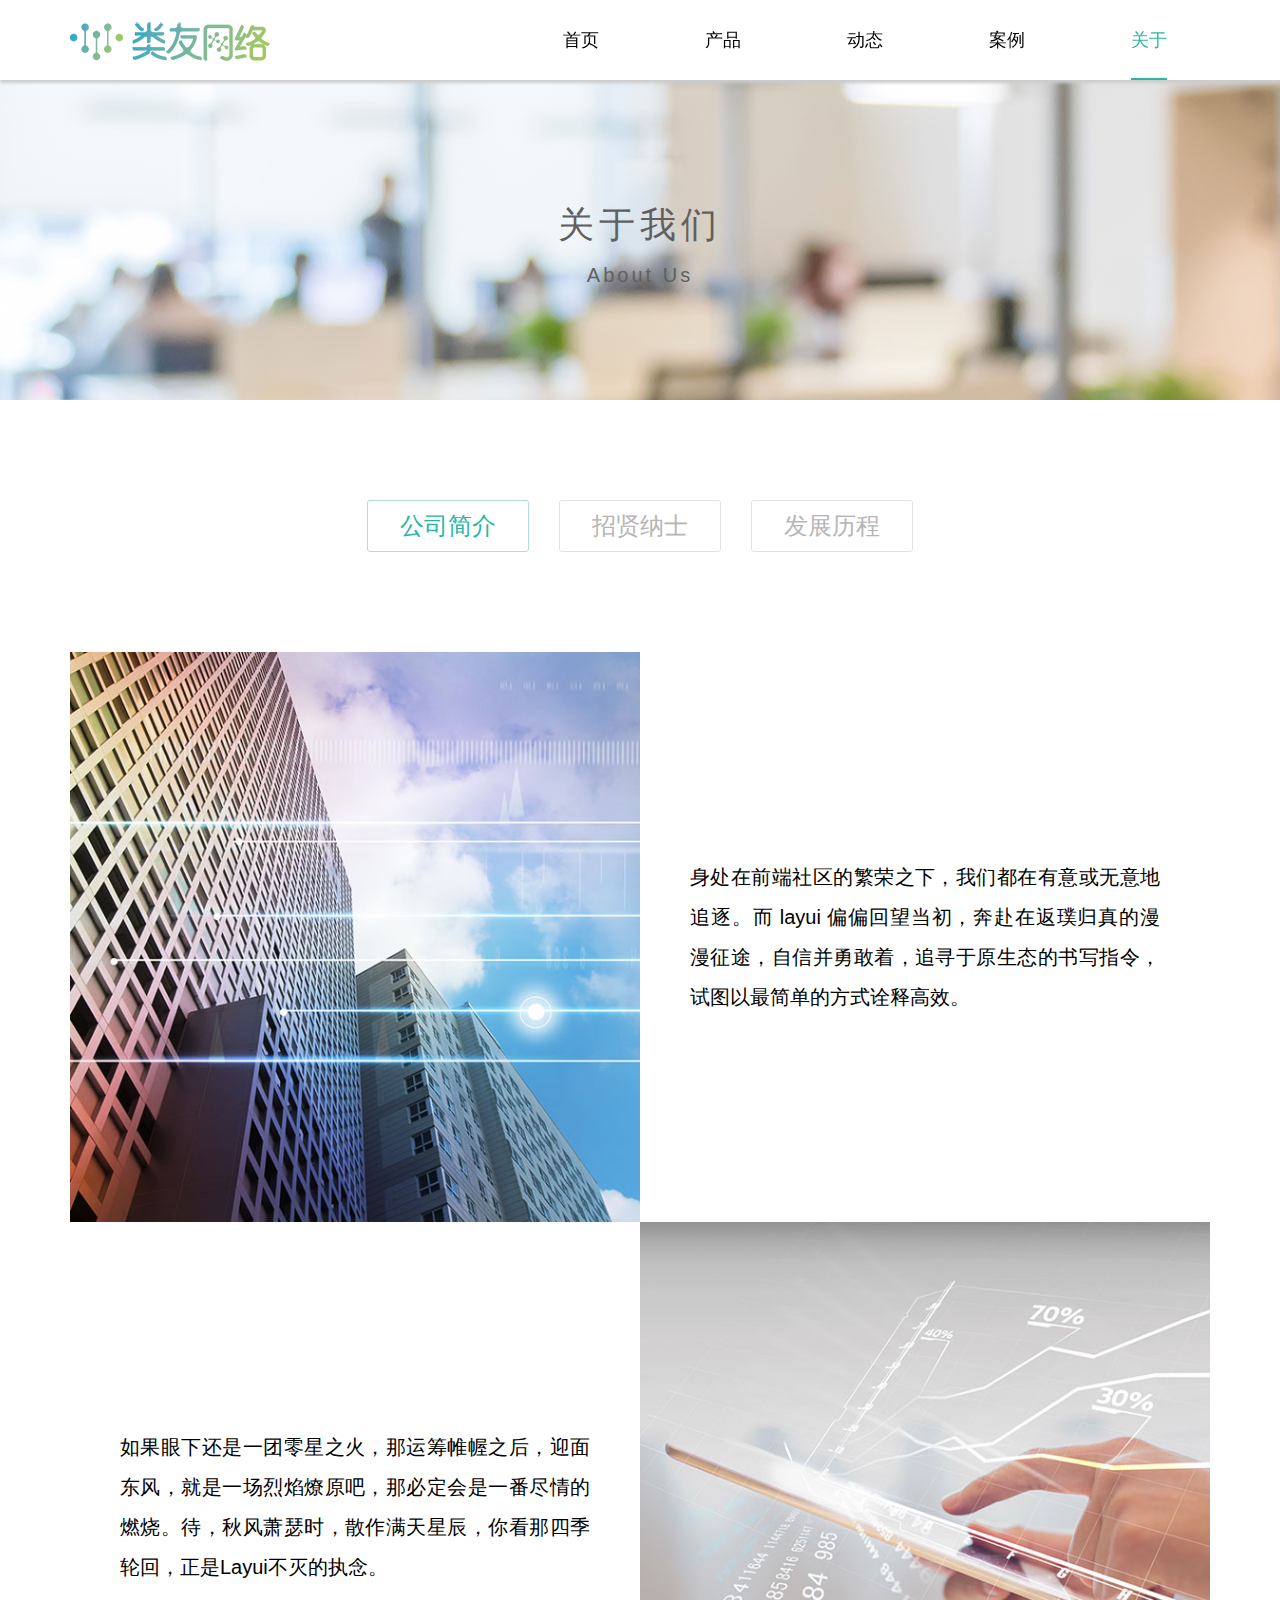
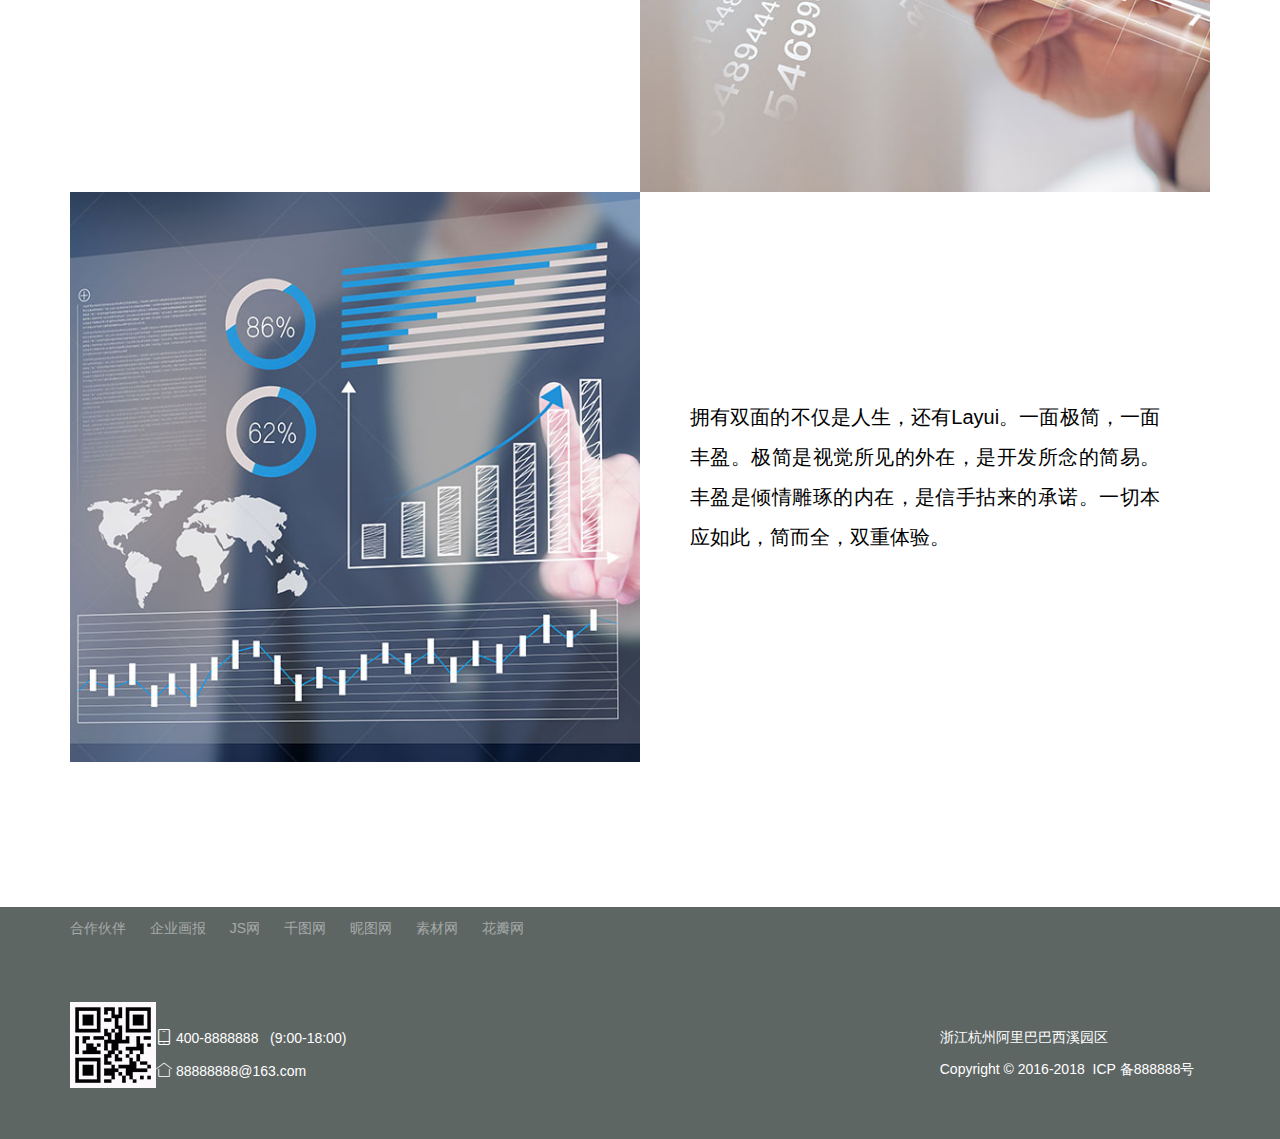
==== frontend/web/html5/html/about.html @ 8f4d8f2a "init" ====
<!DOCTYPE html>
<html lang="en">
<head>
  <meta charset="UTF-8">
  <meta name="viewport" content="width=device-width,user-scalable=no,initial-scale=1.0,maximum-scale=1.0,minimum-scale=1.0">
  <title>类友网络-关于</title>
  <link rel="stylesheet" href="../res/layui/css/layui.css">
  <link rel="stylesheet" href="../res/static/css/index.css">
</head>
<body>
  <!-- nav部分 -->
  <div class="nav">
    <div class="layui-container">
      <!-- 公司logo -->
      <div class="nav-logo">
        <a href="index.html">
          <img src="../res/static/img/logo.png" alt="类友网络">
        </a>
      </div>
      <div class="nav-list">
        <button>
          <span></span><span></span><span></span>
        </button>
        <ul class="layui-nav" lay-filter="">
          <li class="layui-nav-item"><a href="index.html">首页</a></li>
          <li class="layui-nav-item"><a href="product.html">产品</a></li>
          <li class="layui-nav-item"><a href="news.html">动态</a></li>
          <li class="layui-nav-item"><a href="case.html">案例</a></li>
          <li class="layui-nav-item layui-this"><a href="about.html">关于</a></li>
        </ul>
      </div>
    </div>
  </div>
  <!-- banner部分 -->
  <div class="banner about">
    <div class="title">
      <p>关于我们</p>
      <p class="en">About Us</p>
    </div>
  </div>
  <!-- main部分 -->
  <div class="main-about">
    <div class="layui-container">
      <div class="layui-row">
        <ul class="aboutab">
          <li class="layui-this">公司简介</li><li>招贤纳士</li><li>发展历程</li>
        </ul>
        <div class="tabIntro">
          <div class="content">
            <div class="layui-inline img"><img src="../res/static/img/us_img1.jpg"></div><div class="layui-inline panel">
              <p>身处在前端社区的繁荣之下，我们都在有意或无意地追逐。而 layui 偏偏回望当初，奔赴在返璞归真的漫漫征途，自信并勇敢着，追寻于原生态的书写指令，试图以最简单的方式诠释高效。</p>
            </div>
          </div>
          <div class="content">
            <div class="layui-inline panel p_block">
              <p>如果眼下还是一团零星之火，那运筹帷幄之后，迎面东风，就是一场烈焰燎原吧，那必定会是一番尽情的燃烧。待，秋风萧瑟时，散作满天星辰，你看那四季轮回，正是Layui不灭的执念。</p>
            </div><div class="layui-inline img"><img src="../res/static/img/us_img2.jpg"></div>
              <p class="p_hidden">如果眼下还是一团零星之火，那运筹帷幄之后，迎面东风，就是一场烈焰燎原吧，那必定会是一番尽情的燃烧。待，秋风萧瑟时，散作满天星辰，你看那四季轮回，正是Layui不灭的执念。</p>
          </div>
          <div class="content">
            <div class="layui-inline img"><img src="../res/static/img/us_img3.jpg"></div><div class="layui-inline panel">
              <p>拥有双面的不仅是人生，还有Layui。一面极简，一面丰盈。极简是视觉所见的外在，是开发所念的简易。丰盈是倾情雕琢的内在，是信手拈来的承诺。一切本应如此，简而全，双重体验。</p>
            </div>
          </div>         
        </div>
        <div class="tabJob">
          <div class="content">
            <p class="title">前端开发工程师</p>
            <p>> 职位描述</p>
            <ol>
              <li>前端开发及维护工作；</li>
              <li>有良好的技术基础，熟悉 Web 标准，熟练掌握多种 Web 前端技术；</li>
              <li>掌握行业内流行的类库，Vue.js， React 等主流框架；</li>
              <li>参与公司前端工程的设计、研发；</li>
              <li>了解不同浏览器之间的差异，移动设备之间的差异。</li>
            </ol>
          </div>
          <div class="content">
            <p class="title">IOS 开发工程师</p>
            <p>> 职位描述</p>
            <ol>
              <li>前端开发及维护工作；</li>
              <li>有良好的技术基础，熟悉 Web 标准，熟练掌握多种 Web 前端技术；</li>
              <li>掌握行业内流行的类库，Vue.js， React 等主流框架；</li>
              <li>参与公司前端工程的设计、研发；</li>
              <li>了解不同浏览器之间的差异，移动设备之间的差异。</li>
            </ol>
          </div>
          <div class="content">
            <p class="title">JAVA 工程师</p>
            <p>> 职位描述</p>
            <ol>
              <li>前端开发及维护工作；</li>
              <li>有良好的技术基础，熟悉 Web 标准，熟练掌握多种 Web 前端技术；</li>
              <li>掌握行业内流行的类库，Vue.js， React 等主流框架；</li>
              <li>参与公司前端工程的设计、研发；</li>
              <li>了解不同浏览器之间的差异，移动设备之间的差异。</li>
            </ol>
          </div>
        </div>
        <div class="tabCour">
          <p class="title">我们的蜕变</p>
          <ul class="timeline">
            <li class="odd">
              <div class="cour-img"><img src="../res/static/img/us_img4.png"></div>
              <div class="cour-panel layui-col-sm4 layui-col-lg5">
                <p class="label">2017 年 6 月</p>
                <p>我们成立了，来到了杭州西湖这个美丽的地方。</p>
              </div>
            </li>
            <li>
              <div class="cour-img"><img src="../res/static/img/us_img5.png"></div>
              <div class="cour-panel layui-col-sm4 layui-col-sm-offset8 layui-col-lg5 layui-col-lg-offset7">
                <p class="label">2017 年 6 月</p>
                <p>我们成立了，来到了杭州西湖这个美丽的地方。</p>
              </div>
            </li>
            <li class="odd">
              <div class="cour-img"><img src="../res/static/img/us_img6.png"></div>
              <div class="cour-panel layui-col-sm4 layui-col-lg5">
                <p class="label">2017 年 6 月</p>
                <p>我们成立了，来到了杭州西湖这个美丽的地方。</p>
              </div>
            </li>
            <li>
              <div class="cour-img"><img src="../res/static/img/us_img7.png"></div>
              <div class="cour-panel layui-col-sm4 layui-col-sm-offset8 layui-col-lg5 layui-col-lg-offset7">
                <p class="label">2017 年 6 月</p>
                <p>我们成立了，来到了杭州西湖这个美丽的地方。</p>
              </div>
            </li>
            <li class="odd">
              <div class="cour-img"><img src="../res/static/img/us_img8.png"></div>
            </li>
          </ul>
        </div>
      </div>
    </div>
  </div>
  <!-- footer部分 -->
  <div class="footer">
    <div class="layui-container">
      <p class="footer-web">
        <a href="javascript:;">合作伙伴</a>
        <a href="javascript:;">企业画报</a>
        <a href="javascript:;">JS网</a>
        <a href="javascript:;">千图网</a>
        <a href="javascript:;">昵图网</a>
        <a href="javascript:;">素材网</a>
        <a href="javascript:;">花瓣网</a>
      </p>
      <div class="layui-row footer-contact">
        <div class="layui-col-sm2 layui-col-lg1"><img src="../res/static/img/erweima.jpg"></div>
        <div class="layui-col-sm10 layui-col-lg11">
          <div class="layui-row">
            <div class="layui-col-sm6 layui-col-md8 layui-col-lg9">
              <p class="contact-top"><i class="layui-icon layui-icon-cellphone"></i>&nbsp;400-8888888&nbsp;&nbsp;&nbsp;(9:00-18:00)</p>
              <p class="contact-bottom"><i class="layui-icon layui-icon-home"></i>&nbsp;88888888@163.com</span></p>
            </div>
            <div class="layui-col-sm6 layui-col-md4 layui-col-lg3">
              <p class="contact-top"><span class="right">浙江杭州阿里巴巴西溪园区</span></p>
              <p class="contact-bottom"><span class="right">Copyright&nbsp;©&nbsp;2016-2018&nbsp;&nbsp;ICP&nbsp;备888888号</span></p>
            </div>
          </div>
        </div>
      </div>
    </div>
  </div>
<script src="../res/layui/layui.js"></script>
<!--[if lt IE 9]>
  <script src="https://cdn.staticfile.org/html5shiv/r29/html5.min.js"></script>
  <script src="https://cdn.staticfile.org/respond.js/1.4.2/respond.min.js"></script>
<![endif]-->
<script>
  layui.config({
    base: '../res/static/js/' 
  }).use('firm'); 
</script>
</body>
</html>
---- frontend/web/html5/res/layui/css/layui.css ----
/** layui-v2.4.5 MIT License By https://www.layui.com */
 .layui-inline,img{display:inline-block;vertical-align:middle}h1,h2,h3,h4,h5,h6{font-weight:400}.layui-edge,.layui-header,.layui-inline,.layui-main{position:relative}.layui-elip,.layui-form-checkbox span,.layui-form-pane .layui-form-label{text-overflow:ellipsis;white-space:nowrap}.layui-btn,.layui-edge,.layui-inline,img{vertical-align:middle}.layui-btn,.layui-disabled,.layui-icon,.layui-unselect{-webkit-user-select:none;-ms-user-select:none;-moz-user-select:none}blockquote,body,button,dd,div,dl,dt,form,h1,h2,h3,h4,h5,h6,input,li,ol,p,pre,td,textarea,th,ul{margin:0;padding:0;-webkit-tap-highlight-color:rgba(0,0,0,0)}a:active,a:hover{outline:0}img{border:none}li{list-style:none}table{border-collapse:collapse;border-spacing:0}h4,h5,h6{font-size:100%}button,input,optgroup,option,select,textarea{font-family:inherit;font-size:inherit;font-style:inherit;font-weight:inherit;outline:0}pre{white-space:pre-wrap;white-space:-moz-pre-wrap;white-space:-pre-wrap;white-space:-o-pre-wrap;word-wrap:break-word}body{line-height:24px;font:14px Helvetica Neue,Helvetica,PingFang SC,Tahoma,Arial,sans-serif}hr{height:1px;margin:10px 0;border:0;clear:both}a{color:#333;text-decoration:none}a:hover{color:#777}a cite{font-style:normal;*cursor:pointer}.layui-border-box,.layui-border-box *{box-sizing:border-box}.layui-box,.layui-box *{box-sizing:content-box}.layui-clear{clear:both;*zoom:1}.layui-clear:after{content:'\20';clear:both;*zoom:1;display:block;height:0}.layui-inline{*display:inline;*zoom:1}.layui-edge{display:inline-block;width:0;height:0;border-width:6px;border-style:dashed;border-color:transparent;overflow:hidden}.layui-edge-top{top:-4px;border-bottom-color:#999;border-bottom-style:solid}.layui-edge-right{border-left-color:#999;border-left-style:solid}.layui-edge-bottom{top:2px;border-top-color:#999;border-top-style:solid}.layui-edge-left{border-right-color:#999;border-right-style:solid}.layui-elip{overflow:hidden}.layui-disabled,.layui-disabled:hover{color:#d2d2d2!important;cursor:not-allowed!important}.layui-circle{border-radius:100%}.layui-show{display:block!important}.layui-hide{display:none!important}@font-face{font-family:layui-icon;src:url(../font/iconfont.eot?v=240);src:url(../font/iconfont.eot?v=240#iefix) format('embedded-opentype'),url(../font/iconfont.svg?v=240#iconfont) format('svg'),url(../font/iconfont.woff?v=240) format('woff'),url(../font/iconfont.ttf?v=240) format('truetype')}.layui-icon{font-family:layui-icon!important;font-size:16px;font-style:normal;-webkit-font-smoothing:antialiased;-moz-osx-font-smoothing:grayscale}.layui-icon-reply-fill:before{content:"\e611"}.layui-icon-set-fill:before{content:"\e614"}.layui-icon-menu-fill:before{content:"\e60f"}.layui-icon-search:before{content:"\e615"}.layui-icon-share:before{content:"\e641"}.layui-icon-set-sm:before{content:"\e620"}.layui-icon-engine:before{content:"\e628"}.layui-icon-close:before{content:"\1006"}.layui-icon-close-fill:before{content:"\1007"}.layui-icon-chart-screen:before{content:"\e629"}.layui-icon-star:before{content:"\e600"}.layui-icon-circle-dot:before{content:"\e617"}.layui-icon-chat:before{content:"\e606"}.layui-icon-release:before{content:"\e609"}.layui-icon-list:before{content:"\e60a"}.layui-icon-chart:before{content:"\e62c"}.layui-icon-ok-circle:before{content:"\1005"}.layui-icon-layim-theme:before{content:"\e61b"}.layui-icon-table:before{content:"\e62d"}.layui-icon-right:before{content:"\e602"}.layui-icon-left:before{content:"\e603"}.layui-icon-cart-simple:before{content:"\e698"}.layui-icon-face-cry:before{content:"\e69c"}.layui-icon-face-smile:before{content:"\e6af"}.layui-icon-survey:before{content:"\e6b2"}.layui-icon-tree:before{content:"\e62e"}.layui-icon-upload-circle:before{content:"\e62f"}.layui-icon-add-circle:before{content:"\e61f"}.layui-icon-download-circle:before{content:"\e601"}.layui-icon-templeate-1:before{content:"\e630"}.layui-icon-util:before{content:"\e631"}.layui-icon-face-surprised:before{content:"\e664"}.layui-icon-edit:before{content:"\e642"}.layui-icon-speaker:before{content:"\e645"}.layui-icon-down:before{content:"\e61a"}.layui-icon-file:before{content:"\e621"}.layui-icon-layouts:before{content:"\e632"}.layui-icon-rate-half:before{content:"\e6c9"}.layui-icon-add-circle-fine:before{content:"\e608"}.layui-icon-prev-circle:before{content:"\e633"}.layui-icon-read:before{content:"\e705"}.layui-icon-404:before{content:"\e61c"}.layui-icon-carousel:before{content:"\e634"}.layui-icon-help:before{content:"\e607"}.layui-icon-code-circle:before{content:"\e635"}.layui-icon-water:before{content:"\e636"}.layui-icon-username:before{content:"\e66f"}.layui-icon-find-fill:before{content:"\e670"}.layui-icon-about:before{content:"\e60b"}.layui-icon-location:before{content:"\e715"}.layui-icon-up:before{content:"\e619"}.layui-icon-pause:before{content:"\e651"}.layui-icon-date:before{content:"\e637"}.layui-icon-layim-uploadfile:before{content:"\e61d"}.layui-icon-delete:before{content:"\e640"}.layui-icon-play:before{content:"\e652"}.layui-icon-top:before{content:"\e604"}.layui-icon-friends:before{content:"\e612"}.layui-icon-refresh-3:before{content:"\e9aa"}.layui-icon-ok:before{content:"\e605"}.layui-icon-layer:before{content:"\e638"}.layui-icon-face-smile-fine:before{content:"\e60c"}.layui-icon-dollar:before{content:"\e659"}.layui-icon-group:before{content:"\e613"}.layui-icon-layim-download:before{content:"\e61e"}.layui-icon-picture-fine:before{content:"\e60d"}.layui-icon-link:before{content:"\e64c"}.layui-icon-diamond:before{content:"\e735"}.layui-icon-log:before{content:"\e60e"}.layui-icon-rate-solid:before{content:"\e67a"}.layui-icon-fonts-del:before{content:"\e64f"}.layui-icon-unlink:before{content:"\e64d"}.layui-icon-fonts-clear:before{content:"\e639"}.layui-icon-triangle-r:before{content:"\e623"}.layui-icon-circle:before{content:"\e63f"}.layui-icon-radio:before{content:"\e643"}.layui-icon-align-center:before{content:"\e647"}.layui-icon-align-right:before{content:"\e648"}.layui-icon-align-left:before{content:"\e649"}.layui-icon-loading-1:before{content:"\e63e"}.layui-icon-return:before{content:"\e65c"}.layui-icon-fonts-strong:before{content:"\e62b"}.layui-icon-upload:before{content:"\e67c"}.layui-icon-dialogue:before{content:"\e63a"}.layui-icon-video:before{content:"\e6ed"}.layui-icon-headset:before{content:"\e6fc"}.layui-icon-cellphone-fine:before{content:"\e63b"}.layui-icon-add-1:before{content:"\e654"}.layui-icon-face-smile-b:before{content:"\e650"}.layui-icon-fonts-html:before{content:"\e64b"}.layui-icon-form:before{content:"\e63c"}.layui-icon-cart:before{content:"\e657"}.layui-icon-camera-fill:before{content:"\e65d"}.layui-icon-tabs:before{content:"\e62a"}.layui-icon-fonts-code:before{content:"\e64e"}.layui-icon-fire:before{content:"\e756"}.layui-icon-set:before{content:"\e716"}.layui-icon-fonts-u:before{content:"\e646"}.layui-icon-triangle-d:before{content:"\e625"}.layui-icon-tips:before{content:"\e702"}.layui-icon-picture:before{content:"\e64a"}.layui-icon-more-vertical:before{content:"\e671"}.layui-icon-flag:before{content:"\e66c"}.layui-icon-loading:before{content:"\e63d"}.layui-icon-fonts-i:before{content:"\e644"}.layui-icon-refresh-1:before{content:"\e666"}.layui-icon-rmb:before{content:"\e65e"}.layui-icon-home:before{content:"\e68e"}.layui-icon-user:before{content:"\e770"}.layui-icon-notice:before{content:"\e667"}.layui-icon-login-weibo:before{content:"\e675"}.layui-icon-voice:before{content:"\e688"}.layui-icon-upload-drag:before{content:"\e681"}.layui-icon-login-qq:before{content:"\e676"}.layui-icon-snowflake:before{content:"\e6b1"}.layui-icon-file-b:before{content:"\e655"}.layui-icon-template:before{content:"\e663"}.layui-icon-auz:before{content:"\e672"}.layui-icon-console:before{content:"\e665"}.layui-icon-app:before{content:"\e653"}.layui-icon-prev:before{content:"\e65a"}.layui-icon-website:before{content:"\e7ae"}.layui-icon-next:before{content:"\e65b"}.layui-icon-component:before{content:"\e857"}.layui-icon-more:before{content:"\e65f"}.layui-icon-login-wechat:before{content:"\e677"}.layui-icon-shrink-right:before{content:"\e668"}.layui-icon-spread-left:before{content:"\e66b"}.layui-icon-camera:before{content:"\e660"}.layui-icon-note:before{content:"\e66e"}.layui-icon-refresh:before{content:"\e669"}.layui-icon-female:before{content:"\e661"}.layui-icon-male:before{content:"\e662"}.layui-icon-password:before{content:"\e673"}.layui-icon-senior:before{content:"\e674"}.layui-icon-theme:before{content:"\e66a"}.layui-icon-tread:before{content:"\e6c5"}.layui-icon-praise:before{content:"\e6c6"}.layui-icon-star-fill:before{content:"\e658"}.layui-icon-rate:before{content:"\e67b"}.layui-icon-template-1:before{content:"\e656"}.layui-icon-vercode:before{content:"\e679"}.layui-icon-cellphone:before{content:"\e678"}.layui-icon-screen-full:before{content:"\e622"}.layui-icon-screen-restore:before{content:"\e758"}.layui-icon-cols:before{content:"\e610"}.layui-icon-export:before{content:"\e67d"}.layui-icon-print:before{content:"\e66d"}.layui-icon-slider:before{content:"\e714"}.layui-main{width:1140px;margin:0 auto}.layui-header{z-index:1000;height:60px}.layui-header a:hover{transition:all .5s;-webkit-transition:all .5s}.layui-side{position:fixed;left:0;top:0;bottom:0;z-index:999;width:200px;overflow-x:hidden}.layui-side-scroll{position:relative;width:220px;height:100%;overflow-x:hidden}.layui-body{position:absolute;left:200px;right:0;top:0;bottom:0;z-index:998;width:auto;overflow:hidden;overflow-y:auto;box-sizing:border-box}.layui-layout-body{overflow:hidden}.layui-layout-admin .layui-header{background-color:#23262E}.layui-layout-admin .layui-side{top:60px;width:200px;overflow-x:hidden}.layui-layout-admin .layui-body{top:60px;bottom:44px}.layui-layout-admin .layui-main{width:auto;margin:0 15px}.layui-layout-admin .layui-footer{position:fixed;left:200px;right:0;bottom:0;height:44px;line-height:44px;padding:0 15px;background-color:#eee}.layui-layout-admin .layui-logo{position:absolute;left:0;top:0;width:200px;height:100%;line-height:60px;text-align:center;color:#009688;font-size:16px}.layui-layout-admin .layui-header .layui-nav{background:0 0}.layui-layout-left{position:absolute!important;left:200px;top:0}.layui-layout-right{position:absolute!important;right:0;top:0}.layui-container{position:relative;margin:0 auto;padding:0 15px;box-sizing:border-box}.layui-fluid{position:relative;margin:0 auto;padding:0 15px}.layui-row:after,.layui-row:before{content:'';display:block;clear:both}.layui-col-lg1,.layui-col-lg10,.layui-col-lg11,.layui-col-lg12,.layui-col-lg2,.layui-col-lg3,.layui-col-lg4,.layui-col-lg5,.layui-col-lg6,.layui-col-lg7,.layui-col-lg8,.layui-col-lg9,.layui-col-md1,.layui-col-md10,.layui-col-md11,.layui-col-md12,.layui-col-md2,.layui-col-md3,.layui-col-md4,.layui-col-md5,.layui-col-md6,.layui-col-md7,.layui-col-md8,.layui-col-md9,.layui-col-sm1,.layui-col-sm10,.layui-col-sm11,.layui-col-sm12,.layui-col-sm2,.layui-col-sm3,.layui-col-sm4,.layui-col-sm5,.layui-col-sm6,.layui-col-sm7,.layui-col-sm8,.layui-col-sm9,.layui-col-xs1,.layui-col-xs10,.layui-col-xs11,.layui-col-xs12,.layui-col-xs2,.layui-col-xs3,.layui-col-xs4,.layui-col-xs5,.layui-col-xs6,.layui-col-xs7,.layui-col-xs8,.layui-col-xs9{position:relative;display:block;box-sizing:border-box}.layui-col-xs1,.layui-col-xs10,.layui-col-xs11,.layui-col-xs12,.layui-col-xs2,.layui-col-xs3,.layui-col-xs4,.layui-col-xs5,.layui-col-xs6,.layui-col-xs7,.layui-col-xs8,.layui-col-xs9{float:left}.layui-col-xs1{width:8.33333333%}.layui-col-xs2{width:16.66666667%}.layui-col-xs3{width:25%}.layui-col-xs4{width:33.33333333%}.layui-col-xs5{width:41.66666667%}.layui-col-xs6{width:50%}.layui-col-xs7{width:58.33333333%}.layui-col-xs8{width:66.66666667%}.layui-col-xs9{width:75%}.layui-col-xs10{width:83.33333333%}.layui-col-xs11{width:91.66666667%}.layui-col-xs12{width:100%}.layui-col-xs-offset1{margin-left:8.33333333%}.layui-col-xs-offset2{margin-left:16.66666667%}.layui-col-xs-offset3{margin-left:25%}.layui-col-xs-offset4{margin-left:33.33333333%}.layui-col-xs-offset5{margin-left:41.66666667%}.layui-col-xs-offset6{margin-left:50%}.layui-col-xs-offset7{margin-left:58.33333333%}.layui-col-xs-offset8{margin-left:66.66666667%}.layui-col-xs-offset9{margin-left:75%}.layui-col-xs-offset10{margin-left:83.33333333%}.layui-col-xs-offset11{margin-left:91.66666667%}.layui-col-xs-offset12{margin-left:100%}@media screen and (max-width:768px){.layui-hide-xs{display:none!important}.layui-show-xs-block{display:block!important}.layui-show-xs-inline{display:inline!important}.layui-show-xs-inline-block{display:inline-block!important}}@media screen and (min-width:768px){.layui-container{width:750px}.layui-hide-sm{display:none!important}.layui-show-sm-block{display:block!important}.layui-show-sm-inline{display:inline!important}.layui-show-sm-inline-block{display:inline-block!important}.layui-col-sm1,.layui-col-sm10,.layui-col-sm11,.layui-col-sm12,.layui-col-sm2,.layui-col-sm3,.layui-col-sm4,.layui-col-sm5,.layui-col-sm6,.layui-col-sm7,.layui-col-sm8,.layui-col-sm9{float:left}.layui-col-sm1{width:8.33333333%}.layui-col-sm2{width:16.66666667%}.layui-col-sm3{width:25%}.layui-col-sm4{width:33.33333333%}.layui-col-sm5{width:41.66666667%}.layui-col-sm6{width:50%}.layui-col-sm7{width:58.33333333%}.layui-col-sm8{width:66.66666667%}.layui-col-sm9{width:75%}.layui-col-sm10{width:83.33333333%}.layui-col-sm11{width:91.66666667%}.layui-col-sm12{width:100%}.layui-col-sm-offset1{margin-left:8.33333333%}.layui-col-sm-offset2{margin-left:16.66666667%}.layui-col-sm-offset3{margin-left:25%}.layui-col-sm-offset4{margin-left:33.33333333%}.layui-col-sm-offset5{margin-left:41.66666667%}.layui-col-sm-offset6{margin-left:50%}.layui-col-sm-offset7{margin-left:58.33333333%}.layui-col-sm-offset8{margin-left:66.66666667%}.layui-col-sm-offset9{margin-left:75%}.layui-col-sm-offset10{margin-left:83.33333333%}.layui-col-sm-offset11{margin-left:91.66666667%}.layui-col-sm-offset12{margin-left:100%}}@media screen and (min-width:992px){.layui-container{width:970px}.layui-hide-md{display:none!important}.layui-show-md-block{display:block!important}.layui-show-md-inline{display:inline!important}.layui-show-md-inline-block{display:inline-block!important}.layui-col-md1,.layui-col-md10,.layui-col-md11,.layui-col-md12,.layui-col-md2,.layui-col-md3,.layui-col-md4,.layui-col-md5,.layui-col-md6,.layui-col-md7,.layui-col-md8,.layui-col-md9{float:left}.layui-col-md1{width:8.33333333%}.layui-col-md2{width:16.66666667%}.layui-col-md3{width:25%}.layui-col-md4{width:33.33333333%}.layui-col-md5{width:41.66666667%}.layui-col-md6{width:50%}.layui-col-md7{width:58.33333333%}.layui-col-md8{width:66.66666667%}.layui-col-md9{width:75%}.layui-col-md10{width:83.33333333%}.layui-col-md11{width:91.66666667%}.layui-col-md12{width:100%}.layui-col-md-offset1{margin-left:8.33333333%}.layui-col-md-offset2{margin-left:16.66666667%}.layui-col-md-offset3{margin-left:25%}.layui-col-md-offset4{margin-left:33.33333333%}.layui-col-md-offset5{margin-left:41.66666667%}.layui-col-md-offset6{margin-left:50%}.layui-col-md-offset7{margin-left:58.33333333%}.layui-col-md-offset8{margin-left:66.66666667%}.layui-col-md-offset9{margin-left:75%}.layui-col-md-offset10{margin-left:83.33333333%}.layui-col-md-offset11{margin-left:91.66666667%}.layui-col-md-offset12{margin-left:100%}}@media screen and (min-width:1200px){.layui-container{width:1170px}.layui-hide-lg{display:none!important}.layui-show-lg-block{display:block!important}.layui-show-lg-inline{display:inline!important}.layui-show-lg-inline-block{display:inline-block!important}.layui-col-lg1,.layui-col-lg10,.layui-col-lg11,.layui-col-lg12,.layui-col-lg2,.layui-col-lg3,.layui-col-lg4,.layui-col-lg5,.layui-col-lg6,.layui-col-lg7,.layui-col-lg8,.layui-col-lg9{float:left}.layui-col-lg1{width:8.33333333%}.layui-col-lg2{width:16.66666667%}.layui-col-lg3{width:25%}.layui-col-lg4{width:33.33333333%}.layui-col-lg5{width:41.66666667%}.layui-col-lg6{width:50%}.layui-col-lg7{width:58.33333333%}.layui-col-lg8{width:66.66666667%}.layui-col-lg9{width:75%}.layui-col-lg10{width:83.33333333%}.layui-col-lg11{width:91.66666667%}.layui-col-lg12{width:100%}.layui-col-lg-offset1{margin-left:8.33333333%}.layui-col-lg-offset2{margin-left:16.66666667%}.layui-col-lg-offset3{margin-left:25%}.layui-col-lg-offset4{margin-left:33.33333333%}.layui-col-lg-offset5{margin-left:41.66666667%}.layui-col-lg-offset6{margin-left:50%}.layui-col-lg-offset7{margin-left:58.33333333%}.layui-col-lg-offset8{margin-left:66.66666667%}.layui-col-lg-offset9{margin-left:75%}.layui-col-lg-offset10{margin-left:83.33333333%}.layui-col-lg-offset11{margin-left:91.66666667%}.layui-col-lg-offset12{margin-left:100%}}.layui-col-space1{margin:-.5px}.layui-col-space1>*{padding:.5px}.layui-col-space3{margin:-1.5px}.layui-col-space3>*{padding:1.5px}.layui-col-space5{margin:-2.5px}.layui-col-space5>*{padding:2.5px}.layui-col-space8{margin:-3.5px}.layui-col-space8>*{padding:3.5px}.layui-col-space10{margin:-5px}.layui-col-space10>*{padding:5px}.layui-col-space12{margin:-6px}.layui-col-space12>*{padding:6px}.layui-col-space15{margin:-7.5px}.layui-col-space15>*{padding:7.5px}.layui-col-space18{margin:-9px}.layui-col-space18>*{padding:9px}.layui-col-space20{margin:-10px}.layui-col-space20>*{padding:10px}.layui-col-space22{margin:-11px}.layui-col-space22>*{padding:11px}.layui-col-space25{margin:-12.5px}.layui-col-space25>*{padding:12.5px}.layui-col-space30{margin:-15px}.layui-col-space30>*{padding:15px}.layui-btn,.layui-input,.layui-select,.layui-textarea,.layui-upload-button{outline:0;-webkit-appearance:none;transition:all .3s;-webkit-transition:all .3s;box-sizing:border-box}.layui-elem-quote{margin-bottom:10px;padding:15px;line-height:22px;border-left:5px solid #009688;border-radius:0 2px 2px 0;background-color:#f2f2f2}.layui-quote-nm{border-style:solid;border-width:1px 1px 1px 5px;background:0 0}.layui-elem-field{margin-bottom:10px;padding:0;border-width:1px;border-style:solid}.layui-elem-field legend{margin-left:20px;padding:0 10px;font-size:20px;font-weight:300}.layui-field-title{margin:10px 0 20px;border-width:1px 0 0}.layui-field-box{padding:10px 15px}.layui-field-title .layui-field-box{padding:10px 0}.layui-progress{position:relative;height:6px;border-radius:20px;background-color:#e2e2e2}.layui-progress-bar{position:absolute;left:0;top:0;width:0;max-width:100%;height:6px;border-radius:20px;text-align:right;background-color:#5FB878;transition:all .3s;-webkit-transition:all .3s}.layui-progress-big,.layui-progress-big .layui-progress-bar{height:18px;line-height:18px}.layui-progress-text{position:relative;top:-20px;line-height:18px;font-size:12px;color:#666}.layui-progress-big .layui-progress-text{position:static;padding:0 10px;color:#fff}.layui-collapse{border-width:1px;border-style:solid;border-radius:2px}.layui-colla-content,.layui-colla-item{border-top-width:1px;border-top-style:solid}.layui-colla-item:first-child{border-top:none}.layui-colla-title{position:relative;height:42px;line-height:42px;padding:0 15px 0 35px;color:#333;background-color:#f2f2f2;cursor:pointer;font-size:14px;overflow:hidden}.layui-colla-content{display:none;padding:10px 15px;line-height:22px;color:#666}.layui-colla-icon{position:absolute;left:15px;top:0;font-size:14px}.layui-card{margin-bottom:15px;border-radius:2px;background-color:#fff;box-shadow:0 1px 2px 0 rgba(0,0,0,.05)}.layui-card:last-child{margin-bottom:0}.layui-card-header{position:relative;height:42px;line-height:42px;padding:0 15px;border-bottom:1px solid #f6f6f6;color:#333;border-radius:2px 2px 0 0;font-size:14px}.layui-bg-black,.layui-bg-blue,.layui-bg-cyan,.layui-bg-green,.layui-bg-orange,.layui-bg-red{color:#fff!important}.layui-card-body{position:relative;padding:10px 15px;line-height:24px}.layui-card-body[pad15]{padding:15px}.layui-card-body[pad20]{padding:20px}.layui-card-body .layui-table{margin:5px 0}.layui-card .layui-tab{margin:0}.layui-panel-window{position:relative;padding:15px;border-radius:0;border-top:5px solid #E6E6E6;background-color:#fff}.layui-auxiliar-moving{position:fixed;left:0;right:0;top:0;bottom:0;width:100%;height:100%;background:0 0;z-index:9999999999}.layui-form-label,.layui-form-mid,.layui-form-select,.layui-input-block,.layui-input-inline,.layui-textarea{position:relative}.layui-bg-red{background-color:#FF5722!important}.layui-bg-orange{background-color:#FFB800!important}.layui-bg-green{background-color:#009688!important}.layui-bg-cyan{background-color:#2F4056!important}.layui-bg-blue{background-color:#1E9FFF!important}.layui-bg-black{background-color:#393D49!important}.layui-bg-gray{background-color:#eee!important;color:#666!important}.layui-badge-rim,.layui-colla-content,.layui-colla-item,.layui-collapse,.layui-elem-field,.layui-form-pane .layui-form-item[pane],.layui-form-pane .layui-form-label,.layui-input,.layui-layedit,.layui-layedit-tool,.layui-quote-nm,.layui-select,.layui-tab-bar,.layui-tab-card,.layui-tab-title,.layui-tab-title .layui-this:after,.layui-textarea{border-color:#e6e6e6}.layui-timeline-item:before,hr{background-color:#e6e6e6}.layui-text{line-height:22px;font-size:14px;color:#666}.layui-text h1,.layui-text h2,.layui-text h3{font-weight:500;color:#333}.layui-text h1{font-size:30px}.layui-text h2{font-size:24px}.layui-text h3{font-size:18px}.layui-text a:not(.layui-btn){color:#01AAED}.layui-text a:not(.layui-btn):hover{text-decoration:underline}.layui-text ul{padding:5px 0 5px 15px}.layui-text ul li{margin-top:5px;list-style-type:disc}.layui-text em,.layui-word-aux{color:#999!important;padding:0 5px!important}.layui-btn{display:inline-block;height:38px;line-height:38px;padding:0 18px;background-color:#009688;color:#fff;white-space:nowrap;text-align:center;font-size:14px;border:none;border-radius:2px;cursor:pointer}.layui-btn:hover{opacity:.8;filter:alpha(opacity=80);color:#fff}.layui-btn:active{opacity:1;filter:alpha(opacity=100)}.layui-btn+.layui-btn{margin-left:10px}.layui-btn-container{font-size:0}.layui-btn-container .layui-btn{margin-right:10px;margin-bottom:10px}.layui-btn-container .layui-btn+.layui-btn{margin-left:0}.layui-table .layui-btn-container .layui-btn{margin-bottom:9px}.layui-btn-radius{border-radius:100px}.layui-btn .layui-icon{margin-right:3px;font-size:18px;vertical-align:bottom;vertical-align:middle\9}.layui-btn-primary{border:1px solid #C9C9C9;background-color:#fff;color:#555}.layui-btn-primary:hover{border-color:#009688;color:#333}.layui-btn-normal{background-color:#1E9FFF}.layui-btn-warm{background-color:#FFB800}.layui-btn-danger{background-color:#FF5722}.layui-btn-disabled,.layui-btn-disabled:active,.layui-btn-disabled:hover{border:1px solid #e6e6e6;background-color:#FBFBFB;color:#C9C9C9;cursor:not-allowed;opacity:1}.layui-btn-lg{height:44px;line-height:44px;padding:0 25px;font-size:16px}.layui-btn-sm{height:30px;line-height:30px;padding:0 10px;font-size:12px}.layui-btn-sm i{font-size:16px!important}.layui-btn-xs{height:22px;line-height:22px;padding:0 5px;font-size:12px}.layui-btn-xs i{font-size:14px!important}.layui-btn-group{display:inline-block;vertical-align:middle;font-size:0}.layui-btn-group .layui-btn{margin-left:0!important;margin-right:0!important;border-left:1px solid rgba(255,255,255,.5);border-radius:0}.layui-btn-group .layui-btn-primary{border-left:none}.layui-btn-group .layui-btn-primary:hover{border-color:#C9C9C9;color:#009688}.layui-btn-group .layui-btn:first-child{border-left:none;border-radius:2px 0 0 2px}.layui-btn-group .layui-btn-primary:first-child{border-left:1px solid #c9c9c9}.layui-btn-group .layui-btn:last-child{border-radius:0 2px 2px 0}.layui-btn-group .layui-btn+.layui-btn{margin-left:0}.layui-btn-group+.layui-btn-group{margin-left:10px}.layui-btn-fluid{width:100%}.layui-input,.layui-select,.layui-textarea{height:38px;line-height:1.3;line-height:38px\9;border-width:1px;border-style:solid;background-color:#fff;border-radius:2px}.layui-input::-webkit-input-placeholder,.layui-select::-webkit-input-placeholder,.layui-textarea::-webkit-input-placeholder{line-height:1.3}.layui-input,.layui-textarea{display:block;width:100%;padding-left:10px}.layui-input:hover,.layui-textarea:hover{border-color:#D2D2D2!important}.layui-input:focus,.layui-textarea:focus{border-color:#C9C9C9!important}.layui-textarea{min-height:100px;height:auto;line-height:20px;padding:6px 10px;resize:vertical}.layui-select{padding:0 10px}.layui-form input[type=checkbox],.layui-form input[type=radio],.layui-form select{display:none}.layui-form [lay-ignore]{display:initial}.layui-form-item{margin-bottom:15px;clear:both;*zoom:1}.layui-form-item:after{content:'\20';clear:both;*zoom:1;display:block;height:0}.layui-form-label{float:left;display:block;padding:9px 15px;width:80px;font-weight:400;line-height:20px;text-align:right}.layui-form-label-col{display:block;float:none;padding:9px 0;line-height:20px;text-align:left}.layui-form-item .layui-inline{margin-bottom:5px;margin-right:10px}.layui-input-block{margin-left:110px;min-height:36px}.layui-input-inline{display:inline-block;vertical-align:middle}.layui-form-item .layui-input-inline{float:left;width:190px;margin-right:10px}.layui-form-text .layui-input-inline{width:auto}.layui-form-mid{float:left;display:block;padding:9px 0!important;line-height:20px;margin-right:10px}.layui-form-danger+.layui-form-select .layui-input,.layui-form-danger:focus{border-color:#FF5722!important}.layui-form-select .layui-input{padding-right:30px;cursor:pointer}.layui-form-select .layui-edge{position:absolute;right:10px;top:50%;margin-top:-3px;cursor:pointer;border-width:6px;border-top-color:#c2c2c2;border-top-style:solid;transition:all .3s;-webkit-transition:all .3s}.layui-form-select dl{display:none;position:absolute;left:0;top:42px;padding:5px 0;z-index:899;min-width:100%;border:1px solid #d2d2d2;max-height:300px;overflow-y:auto;background-color:#fff;border-radius:2px;box-shadow:0 2px 4px rgba(0,0,0,.12);box-sizing:border-box}.layui-form-select dl dd,.layui-form-select dl dt{padding:0 10px;line-height:36px;white-space:nowrap;overflow:hidden;text-overflow:ellipsis}.layui-form-select dl dt{font-size:12px;color:#999}.layui-form-select dl dd{cursor:pointer}.layui-form-select dl dd:hover{background-color:#f2f2f2;-webkit-transition:.5s all;transition:.5s all}.layui-form-select .layui-select-group dd{padding-left:20px}.layui-form-select dl dd.layui-select-tips{padding-left:10px!important;color:#999}.layui-form-select dl dd.layui-this{background-color:#5FB878;color:#fff}.layui-form-checkbox,.layui-form-select dl dd.layui-disabled{background-color:#fff}.layui-form-selected dl{display:block}.layui-form-checkbox,.layui-form-checkbox *,.layui-form-switch{display:inline-block;vertical-align:middle}.layui-form-selected .layui-edge{margin-top:-9px;-webkit-transform:rotate(180deg);transform:rotate(180deg);margin-top:-3px\9}:root .layui-form-selected .layui-edge{margin-top:-9px\0/IE9}.layui-form-selectup dl{top:auto;bottom:42px}.layui-select-none{margin:5px 0;text-align:center;color:#999}.layui-select-disabled .layui-disabled{border-color:#eee!important}.layui-select-disabled .layui-edge{border-top-color:#d2d2d2}.layui-form-checkbox{position:relative;height:30px;line-height:30px;margin-right:10px;padding-right:30px;cursor:pointer;font-size:0;-webkit-transition:.1s linear;transition:.1s linear;box-sizing:border-box}.layui-form-checkbox span{padding:0 10px;height:100%;font-size:14px;border-radius:2px 0 0 2px;background-color:#d2d2d2;color:#fff;overflow:hidden}.layui-form-checkbox:hover span{background-color:#c2c2c2}.layui-form-checkbox i{position:absolute;right:0;top:0;width:30px;height:28px;border:1px solid #d2d2d2;border-left:none;border-radius:0 2px 2px 0;color:#fff;font-size:20px;text-align:center}.layui-form-checkbox:hover i{border-color:#c2c2c2;color:#c2c2c2}.layui-form-checked,.layui-form-checked:hover{border-color:#5FB878}.layui-form-checked span,.layui-form-checked:hover span{background-color:#5FB878}.layui-form-checked i,.layui-form-checked:hover i{color:#5FB878}.layui-form-item .layui-form-checkbox{margin-top:4px}.layui-form-checkbox[lay-skin=primary]{height:auto!important;line-height:normal!important;min-width:18px;min-height:18px;border:none!important;margin-right:0;padding-left:28px;padding-right:0;background:0 0}.layui-form-checkbox[lay-skin=primary] span{padding-left:0;padding-right:15px;line-height:18px;background:0 0;color:#666}.layui-form-checkbox[lay-skin=primary] i{right:auto;left:0;width:16px;height:16px;line-height:16px;border:1px solid #d2d2d2;font-size:12px;border-radius:2px;background-color:#fff;-webkit-transition:.1s linear;transition:.1s linear}.layui-form-checkbox[lay-skin=primary]:hover i{border-color:#5FB878;color:#fff}.layui-form-checked[lay-skin=primary] i{border-color:#5FB878;background-color:#5FB878;color:#fff}.layui-checkbox-disbaled[lay-skin=primary] span{background:0 0!important;color:#c2c2c2}.layui-checkbox-disbaled[lay-skin=primary]:hover i{border-color:#d2d2d2}.layui-form-item .layui-form-checkbox[lay-skin=primary]{margin-top:10px}.layui-form-switch{position:relative;height:22px;line-height:22px;min-width:35px;padding:0 5px;margin-top:8px;border:1px solid #d2d2d2;border-radius:20px;cursor:pointer;background-color:#fff;-webkit-transition:.1s linear;transition:.1s linear}.layui-form-switch i{position:absolute;left:5px;top:3px;width:16px;height:16px;border-radius:20px;background-color:#d2d2d2;-webkit-transition:.1s linear;transition:.1s linear}.layui-form-switch em{position:relative;top:0;width:25px;margin-left:21px;padding:0!important;text-align:center!important;color:#999!important;font-style:normal!important;font-size:12px}.layui-form-onswitch{border-color:#5FB878;background-color:#5FB878}.layui-checkbox-disbaled,.layui-checkbox-disbaled i{border-color:#e2e2e2!important}.layui-form-onswitch i{left:100%;margin-left:-21px;background-color:#fff}.layui-form-onswitch em{margin-left:5px;margin-right:21px;color:#fff!important}.layui-checkbox-disbaled span{background-color:#e2e2e2!important}.layui-checkbox-disbaled:hover i{color:#fff!important}[lay-radio]{display:none}.layui-form-radio,.layui-form-radio *{display:inline-block;vertical-align:middle}.layui-form-radio{line-height:28px;margin:6px 10px 0 0;padding-right:10px;cursor:pointer;font-size:0}.layui-form-radio *{font-size:14px}.layui-form-radio>i{margin-right:8px;font-size:22px;color:#c2c2c2}.layui-form-radio>i:hover,.layui-form-radioed>i{color:#5FB878}.layui-radio-disbaled>i{color:#e2e2e2!important}.layui-form-pane .layui-form-label{width:110px;padding:8px 15px;height:38px;line-height:20px;border-width:1px;border-style:solid;border-radius:2px 0 0 2px;text-align:center;background-color:#FBFBFB;overflow:hidden;box-sizing:border-box}.layui-form-pane .layui-input-inline{margin-left:-1px}.layui-form-pane .layui-input-block{margin-left:110px;left:-1px}.layui-form-pane .layui-input{border-radius:0 2px 2px 0}.layui-form-pane .layui-form-text .layui-form-label{float:none;width:100%;border-radius:2px;box-sizing:border-box;text-align:left}.layui-form-pane .layui-form-text .layui-input-inline{display:block;margin:0;top:-1px;clear:both}.layui-form-pane .layui-form-text .layui-input-block{margin:0;left:0;top:-1px}.layui-form-pane .layui-form-text .layui-textarea{min-height:100px;border-radius:0 0 2px 2px}.layui-form-pane .layui-form-checkbox{margin:4px 0 4px 10px}.layui-form-pane .layui-form-radio,.layui-form-pane .layui-form-switch{margin-top:6px;margin-left:10px}.layui-form-pane .layui-form-item[pane]{position:relative;border-width:1px;border-style:solid}.layui-form-pane .layui-form-item[pane] .layui-form-label{position:absolute;left:0;top:0;height:100%;border-width:0 1px 0 0}.layui-form-pane .layui-form-item[pane] .layui-input-inline{margin-left:110px}@media screen and (max-width:450px){.layui-form-item .layui-form-label{text-overflow:ellipsis;overflow:hidden;white-space:nowrap}.layui-form-item .layui-inline{display:block;margin-right:0;margin-bottom:20px;clear:both}.layui-form-item .layui-inline:after{content:'\20';clear:both;display:block;height:0}.layui-form-item .layui-input-inline{display:block;float:none;left:-3px;width:auto;margin:0 0 10px 112px}.layui-form-item .layui-input-inline+.layui-form-mid{margin-left:110px;top:-5px;padding:0}.layui-form-item .layui-form-checkbox{margin-right:5px;margin-bottom:5px}}.layui-layedit{border-width:1px;border-style:solid;border-radius:2px}.layui-layedit-tool{padding:3px 5px;border-bottom-width:1px;border-bottom-style:solid;font-size:0}.layedit-tool-fixed{position:fixed;top:0;border-top:1px solid #e2e2e2}.layui-layedit-tool .layedit-tool-mid,.layui-layedit-tool .layui-icon{display:inline-block;vertical-align:middle;text-align:center;font-size:14px}.layui-layedit-tool .layui-icon{position:relative;width:32px;height:30px;line-height:30px;margin:3px 5px;color:#777;cursor:pointer;border-radius:2px}.layui-layedit-tool .layui-icon:hover{color:#393D49}.layui-layedit-tool .layui-icon:active{color:#000}.layui-layedit-tool .layedit-tool-active{background-color:#e2e2e2;color:#000}.layui-layedit-tool .layui-disabled,.layui-layedit-tool .layui-disabled:hover{color:#d2d2d2;cursor:not-allowed}.layui-layedit-tool .layedit-tool-mid{width:1px;height:18px;margin:0 10px;background-color:#d2d2d2}.layedit-tool-html{width:50px!important;font-size:30px!important}.layedit-tool-b,.layedit-tool-code,.layedit-tool-help{font-size:16px!important}.layedit-tool-d,.layedit-tool-face,.layedit-tool-image,.layedit-tool-unlink{font-size:18px!important}.layedit-tool-image input{position:absolute;font-size:0;left:0;top:0;width:100%;height:100%;opacity:.01;filter:Alpha(opacity=1);cursor:pointer}.layui-layedit-iframe iframe{display:block;width:100%}#LAY_layedit_code{overflow:hidden}.layui-laypage{display:inline-block;*display:inline;*zoom:1;vertical-align:middle;margin:10px 0;font-size:0}.layui-laypage>a:first-child,.layui-laypage>a:first-child em{border-radius:2px 0 0 2px}.layui-laypage>a:last-child,.layui-laypage>a:last-child em{border-radius:0 2px 2px 0}.layui-laypage>:first-child{margin-left:0!important}.layui-laypage>:last-child{margin-right:0!important}.layui-laypage a,.layui-laypage button,.layui-laypage input,.layui-laypage select,.layui-laypage span{border:1px solid #e2e2e2}.layui-laypage a,.layui-laypage span{display:inline-block;*display:inline;*zoom:1;vertical-align:middle;padding:0 15px;height:28px;line-height:28px;margin:0 -1px 5px 0;background-color:#fff;color:#333;font-size:12px}.layui-flow-more a *,.layui-laypage input,.layui-table-view select[lay-ignore]{display:inline-block}.layui-laypage a:hover{color:#009688}.layui-laypage em{font-style:normal}.layui-laypage .layui-laypage-spr{color:#999;font-weight:700}.layui-laypage a{text-decoration:none}.layui-laypage .layui-laypage-curr{position:relative}.layui-laypage .layui-laypage-curr em{position:relative;color:#fff}.layui-laypage .layui-laypage-curr .layui-laypage-em{position:absolute;left:-1px;top:-1px;padding:1px;width:100%;height:100%;background-color:#009688}.layui-laypage-em{border-radius:2px}.layui-laypage-next em,.layui-laypage-prev em{font-family:Sim sun;font-size:16px}.layui-laypage .layui-laypage-count,.layui-laypage .layui-laypage-limits,.layui-laypage .layui-laypage-refresh,.layui-laypage .layui-laypage-skip{margin-left:10px;margin-right:10px;padding:0;border:none}.layui-laypage .layui-laypage-limits,.layui-laypage .layui-laypage-refresh{vertical-align:top}.layui-laypage .layui-laypage-refresh i{font-size:18px;cursor:pointer}.layui-laypage select{height:22px;padding:3px;border-radius:2px;cursor:pointer}.layui-laypage .layui-laypage-skip{height:30px;line-height:30px;color:#999}.layui-laypage button,.layui-laypage input{height:30px;line-height:30px;border-radius:2px;vertical-align:top;background-color:#fff;box-sizing:border-box}.layui-laypage input{width:40px;margin:0 10px;padding:0 3px;text-align:center}.layui-laypage input:focus,.layui-laypage select:focus{border-color:#009688!important}.layui-laypage button{margin-left:10px;padding:0 10px;cursor:pointer}.layui-table,.layui-table-view{margin:10px 0}.layui-flow-more{margin:10px 0;text-align:center;color:#999;font-size:14px}.layui-flow-more a{height:32px;line-height:32px}.layui-flow-more a *{vertical-align:top}.layui-flow-more a cite{padding:0 20px;border-radius:3px;background-color:#eee;color:#333;font-style:normal}.layui-flow-more a cite:hover{opacity:.8}.layui-flow-more a i{font-size:30px;color:#737383}.layui-table{width:100%;background-color:#fff;color:#666}.layui-table tr{transition:all .3s;-webkit-transition:all .3s}.layui-table th{text-align:left;font-weight:400}.layui-table tbody tr:hover,.layui-table thead tr,.layui-table-click,.layui-table-header,.layui-table-hover,.layui-table-mend,.layui-table-patch,.layui-table-tool,.layui-table-total,.layui-table-total tr,.layui-table[lay-even] tr:nth-child(even){background-color:#f2f2f2}.layui-table td,.layui-table th,.layui-table-col-set,.layui-table-fixed-r,.layui-table-grid-down,.layui-table-header,.layui-table-page,.layui-table-tips-main,.layui-table-tool,.layui-table-total,.layui-table-view,.layui-table[lay-skin=line],.layui-table[lay-skin=row]{border-width:1px;border-style:solid;border-color:#e6e6e6}.layui-table td,.layui-table th{position:relative;padding:9px 15px;min-height:20px;line-height:20px;font-size:14px}.layui-table[lay-skin=line] td,.layui-table[lay-skin=line] th{border-width:0 0 1px}.layui-table[lay-skin=row] td,.layui-table[lay-skin=row] th{border-width:0 1px 0 0}.layui-table[lay-skin=nob] td,.layui-table[lay-skin=nob] th{border:none}.layui-table img{max-width:100px}.layui-table[lay-size=lg] td,.layui-table[lay-size=lg] th{padding:15px 30px}.layui-table-view .layui-table[lay-size=lg] .layui-table-cell{height:40px;line-height:40px}.layui-table[lay-size=sm] td,.layui-table[lay-size=sm] th{font-size:12px;padding:5px 10px}.layui-table-view .layui-table[lay-size=sm] .layui-table-cell{height:20px;line-height:20px}.layui-table[lay-data]{display:none}.layui-table-box{position:relative;overflow:hidden}.layui-table-view .layui-table{position:relative;width:auto;margin:0}.layui-table-view .layui-table[lay-skin=line]{border-width:0 1px 0 0}.layui-table-view .layui-table[lay-skin=row]{border-width:0 0 1px}.layui-table-view .layui-table td,.layui-table-view .layui-table th{padding:5px 0;border-top:none;border-left:none}.layui-table-view .layui-table th.layui-unselect .layui-table-cell span{cursor:pointer}.layui-table-view .layui-table td{cursor:default}.layui-table-view .layui-form-checkbox[lay-skin=primary] i{width:18px;height:18px}.layui-table-view .layui-form-radio{line-height:0;padding:0}.layui-table-view .layui-form-radio>i{margin:0;font-size:20px}.layui-table-init{position:absolute;left:0;top:0;width:100%;height:100%;text-align:center;z-index:110}.layui-table-init .layui-icon{position:absolute;left:50%;top:50%;margin:-15px 0 0 -15px;font-size:30px;color:#c2c2c2}.layui-table-header{border-width:0 0 1px;overflow:hidden}.layui-table-header .layui-table{margin-bottom:-1px}.layui-table-tool .layui-inline[lay-event]{position:relative;width:26px;height:26px;padding:5px;line-height:16px;margin-right:10px;text-align:center;color:#333;border:1px solid #ccc;cursor:pointer;-webkit-transition:.5s all;transition:.5s all}.layui-table-tool .layui-inline[lay-event]:hover{border:1px solid #999}.layui-table-tool-temp{padding-right:120px}.layui-table-tool-self{position:absolute;right:17px;top:10px}.layui-table-tool .layui-table-tool-self .layui-inline[lay-event]{margin:0 0 0 10px}.layui-table-tool-panel{position:absolute;top:29px;left:-1px;padding:5px 0;min-width:150px;min-height:40px;border:1px solid #d2d2d2;text-align:left;overflow-y:auto;background-color:#fff;box-shadow:0 2px 4px rgba(0,0,0,.12)}.layui-table-cell,.layui-table-tool-panel li{overflow:hidden;text-overflow:ellipsis;white-space:nowrap}.layui-table-tool-panel li{padding:0 10px;line-height:30px;-webkit-transition:.5s all;transition:.5s all}.layui-table-tool-panel li .layui-form-checkbox[lay-skin=primary]{width:100%;padding-left:28px}.layui-table-tool-panel li:hover{background-color:#f2f2f2}.layui-table-tool-panel li .layui-form-checkbox[lay-skin=primary] i{position:absolute;left:0;top:0}.layui-table-tool-panel li .layui-form-checkbox[lay-skin=primary] span{padding:0}.layui-table-tool .layui-table-tool-self .layui-table-tool-panel{left:auto;right:-1px}.layui-table-col-set{position:absolute;right:0;top:0;width:20px;height:100%;border-width:0 0 0 1px;background-color:#fff}.layui-table-sort{width:10px;height:20px;margin-left:5px;cursor:pointer!important}.layui-table-sort .layui-edge{position:absolute;left:5px;border-width:5px}.layui-table-sort .layui-table-sort-asc{top:3px;border-top:none;border-bottom-style:solid;border-bottom-color:#b2b2b2}.layui-table-sort .layui-table-sort-asc:hover{border-bottom-color:#666}.layui-table-sort .layui-table-sort-desc{bottom:5px;border-bottom:none;border-top-style:solid;border-top-color:#b2b2b2}.layui-table-sort .layui-table-sort-desc:hover{border-top-color:#666}.layui-table-sort[lay-sort=asc] .layui-table-sort-asc{border-bottom-color:#000}.layui-table-sort[lay-sort=desc] .layui-table-sort-desc{border-top-color:#000}.layui-table-cell{height:28px;line-height:28px;padding:0 15px;position:relative;box-sizing:border-box}.layui-table-cell .layui-form-checkbox[lay-skin=primary]{top:-1px;padding:0}.layui-table-cell .layui-table-link{color:#01AAED}.laytable-cell-checkbox,.laytable-cell-numbers,.laytable-cell-radio,.laytable-cell-space{padding:0;text-align:center}.layui-table-body{position:relative;overflow:auto;margin-right:-1px;margin-bottom:-1px}.layui-table-body .layui-none{line-height:26px;padding:15px;text-align:center;color:#999}.layui-table-fixed{position:absolute;left:0;top:0;z-index:101}.layui-table-fixed .layui-table-body{overflow:hidden}.layui-table-fixed-l{box-shadow:0 -1px 8px rgba(0,0,0,.08)}.layui-table-fixed-r{left:auto;right:-1px;border-width:0 0 0 1px;box-shadow:-1px 0 8px rgba(0,0,0,.08)}.layui-table-fixed-r .layui-table-header{position:relative;overflow:visible}.layui-table-mend{position:absolute;right:-49px;top:0;height:100%;width:50px}.layui-table-tool{position:relative;z-index:890;width:100%;min-height:50px;line-height:30px;padding:10px 15px;border-width:0 0 1px}.layui-table-tool .layui-btn-container{margin-bottom:-10px}.layui-table-page,.layui-table-total{border-width:1px 0 0;margin-bottom:-1px;overflow:hidden}.layui-table-page{position:relative;width:100%;padding:7px 7px 0;height:41px;font-size:12px;white-space:nowrap}.layui-table-page>div{height:26px}.layui-table-page .layui-laypage{margin:0}.layui-table-page .layui-laypage a,.layui-table-page .layui-laypage span{height:26px;line-height:26px;margin-bottom:10px;border:none;background:0 0}.layui-table-page .layui-laypage a,.layui-table-page .layui-laypage span.layui-laypage-curr{padding:0 12px}.layui-table-page .layui-laypage span{margin-left:0;padding:0}.layui-table-page .layui-laypage .layui-laypage-prev{margin-left:-7px!important}.layui-table-page .layui-laypage .layui-laypage-curr .layui-laypage-em{left:0;top:0;padding:0}.layui-table-page .layui-laypage button,.layui-table-page .layui-laypage input{height:26px;line-height:26px}.layui-table-page .layui-laypage input{width:40px}.layui-table-page .layui-laypage button{padding:0 10px}.layui-table-page select{height:18px}.layui-table-patch .layui-table-cell{padding:0;width:30px}.layui-table-edit{position:absolute;left:0;top:0;width:100%;height:100%;padding:0 14px 1px;border-radius:0;box-shadow:1px 1px 20px rgba(0,0,0,.15)}.layui-table-edit:focus{border-color:#5FB878!important}select.layui-table-edit{padding:0 0 0 10px;border-color:#C9C9C9}.layui-table-view .layui-form-checkbox,.layui-table-view .layui-form-radio,.layui-table-view .layui-form-switch{top:0;margin:0;box-sizing:content-box}.layui-table-view .layui-form-checkbox{top:-1px;height:26px;line-height:26px}.layui-table-view .layui-form-checkbox i{height:26px}.layui-table-grid .layui-table-cell{overflow:visible}.layui-table-grid-down{position:absolute;top:0;right:0;width:26px;height:100%;padding:5px 0;border-width:0 0 0 1px;text-align:center;background-color:#fff;color:#999;cursor:pointer}.layui-table-grid-down .layui-icon{position:absolute;top:50%;left:50%;margin:-8px 0 0 -8px}.layui-table-grid-down:hover{background-color:#fbfbfb}body .layui-table-tips .layui-layer-content{background:0 0;padding:0;box-shadow:0 1px 6px rgba(0,0,0,.12)}.layui-table-tips-main{margin:-44px 0 0 -1px;max-height:150px;padding:8px 15px;font-size:14px;overflow-y:scroll;background-color:#fff;color:#666}.layui-table-tips-c{position:absolute;right:-3px;top:-13px;width:20px;height:20px;padding:3px;cursor:pointer;background-color:#666;border-radius:50%;color:#fff}.layui-table-tips-c:hover{background-color:#777}.layui-table-tips-c:before{position:relative;right:-2px}.layui-upload-file{display:none!important;opacity:.01;filter:Alpha(opacity=1)}.layui-upload-drag,.layui-upload-form,.layui-upload-wrap{display:inline-block}.layui-upload-list{margin:10px 0}.layui-upload-choose{padding:0 10px;color:#999}.layui-upload-drag{position:relative;padding:30px;border:1px dashed #e2e2e2;background-color:#fff;text-align:center;cursor:pointer;color:#999}.layui-upload-drag .layui-icon{font-size:50px;color:#009688}.layui-upload-drag[lay-over]{border-color:#009688}.layui-upload-iframe{position:absolute;width:0;height:0;border:0;visibility:hidden}.layui-upload-wrap{position:relative;vertical-align:middle}.layui-upload-wrap .layui-upload-file{display:block!important;position:absolute;left:0;top:0;z-index:10;font-size:100px;width:100%;height:100%;opacity:.01;filter:Alpha(opacity=1);cursor:pointer}.layui-tree{line-height:26px}.layui-tree li{text-overflow:ellipsis;overflow:hidden;white-space:nowrap}.layui-tree li .layui-tree-spread,.layui-tree li a{display:inline-block;vertical-align:top;height:26px;*display:inline;*zoom:1;cursor:pointer}.layui-tree li a{font-size:0}.layui-tree li a i{font-size:16px}.layui-tree li a cite{padding:0 6px;font-size:14px;font-style:normal}.layui-tree li i{padding-left:6px;color:#333;-moz-user-select:none}.layui-tree li .layui-tree-check{font-size:13px}.layui-tree li .layui-tree-check:hover{color:#009E94}.layui-tree li ul{display:none;margin-left:20px}.layui-tree li .layui-tree-enter{line-height:24px;border:1px dotted #000}.layui-tree-drag{display:none;position:absolute;left:-666px;top:-666px;background-color:#f2f2f2;padding:5px 10px;border:1px dotted #000;white-space:nowrap}.layui-tree-drag i{padding-right:5px}.layui-nav{position:relative;padding:0 20px;background-color:#393D49;color:#fff;border-radius:2px;font-size:0;box-sizing:border-box}.layui-nav *{font-size:14px}.layui-nav .layui-nav-item{position:relative;display:inline-block;*display:inline;*zoom:1;vertical-align:middle;line-height:60px}.layui-nav .layui-nav-item a{display:block;padding:0 20px;color:#fff;color:rgba(255,255,255,.7);transition:all .3s;-webkit-transition:all .3s}.layui-nav .layui-this:after,.layui-nav-bar,.layui-nav-tree .layui-nav-itemed:after{position:absolute;left:0;top:0;width:0;height:5px;background-color:#5FB878;transition:all .2s;-webkit-transition:all .2s}.layui-nav-bar{z-index:1000}.layui-nav .layui-nav-item a:hover,.layui-nav .layui-this a{color:#fff}.layui-nav .layui-this:after{content:'';top:auto;bottom:0;width:100%}.layui-nav-img{width:30px;height:30px;margin-right:10px;border-radius:50%}.layui-nav .layui-nav-more{content:'';width:0;height:0;border-style:solid dashed dashed;border-color:#fff transparent transparent;overflow:hidden;cursor:pointer;transition:all .2s;-webkit-transition:all .2s;position:absolute;top:50%;right:3px;margin-top:-3px;border-width:6px;border-top-color:rgba(255,255,255,.7)}.layui-nav .layui-nav-mored,.layui-nav-itemed>a .layui-nav-more{margin-top:-9px;border-style:dashed dashed solid;border-color:transparent transparent #fff}.layui-nav-child{display:none;position:absolute;left:0;top:65px;min-width:100%;line-height:36px;padding:5px 0;box-shadow:0 2px 4px rgba(0,0,0,.12);border:1px solid #d2d2d2;background-color:#fff;z-index:100;border-radius:2px;white-space:nowrap}.layui-nav .layui-nav-child a{color:#333}.layui-nav .layui-nav-child a:hover{background-color:#f2f2f2;color:#000}.layui-nav-child dd{position:relative}.layui-nav .layui-nav-child dd.layui-this a,.layui-nav-child dd.layui-this{background-color:#5FB878;color:#fff}.layui-nav-child dd.layui-this:after{display:none}.layui-nav-tree{width:200px;padding:0}.layui-nav-tree .layui-nav-item{display:block;width:100%;line-height:45px}.layui-nav-tree .layui-nav-item a{position:relative;height:45px;line-height:45px;text-overflow:ellipsis;overflow:hidden;white-space:nowrap}.layui-nav-tree .layui-nav-item a:hover{background-color:#4E5465}.layui-nav-tree .layui-nav-bar{width:5px;height:0;background-color:#009688}.layui-nav-tree .layui-nav-child dd.layui-this,.layui-nav-tree .layui-nav-child dd.layui-this a,.layui-nav-tree .layui-this,.layui-nav-tree .layui-this>a,.layui-nav-tree .layui-this>a:hover{background-color:#009688;color:#fff}.layui-nav-tree .layui-this:after{display:none}.layui-nav-itemed>a,.layui-nav-tree .layui-nav-title a,.layui-nav-tree .layui-nav-title a:hover{color:#fff!important}.layui-nav-tree .layui-nav-child{position:relative;z-index:0;top:0;border:none;box-shadow:none}.layui-nav-tree .layui-nav-child a{height:40px;line-height:40px;color:#fff;color:rgba(255,255,255,.7)}.layui-nav-tree .layui-nav-child,.layui-nav-tree .layui-nav-child a:hover{background:0 0;color:#fff}.layui-nav-tree .layui-nav-more{right:10px}.layui-nav-itemed>.layui-nav-child{display:block;padding:0;background-color:rgba(0,0,0,.3)!important}.layui-nav-itemed>.layui-nav-child>.layui-this>.layui-nav-child{display:block}.layui-nav-side{position:fixed;top:0;bottom:0;left:0;overflow-x:hidden;z-index:999}.layui-bg-blue .layui-nav-bar,.layui-bg-blue .layui-nav-itemed:after,.layui-bg-blue .layui-this:after{background-color:#93D1FF}.layui-bg-blue .layui-nav-child dd.layui-this{background-color:#1E9FFF}.layui-bg-blue .layui-nav-itemed>a,.layui-nav-tree.layui-bg-blue .layui-nav-title a,.layui-nav-tree.layui-bg-blue .layui-nav-title a:hover{background-color:#007DDB!important}.layui-breadcrumb{visibility:hidden;font-size:0}.layui-breadcrumb>*{font-size:14px}.layui-breadcrumb a{color:#999!important}.layui-breadcrumb a:hover{color:#5FB878!important}.layui-breadcrumb a cite{color:#666;font-style:normal}.layui-breadcrumb span[lay-separator]{margin:0 10px;color:#999}.layui-tab{margin:10px 0;text-align:left!important}.layui-tab[overflow]>.layui-tab-title{overflow:hidden}.layui-tab-title{position:relative;left:0;height:40px;white-space:nowrap;font-size:0;border-bottom-width:1px;border-bottom-style:solid;transition:all .2s;-webkit-transition:all .2s}.layui-tab-title li{display:inline-block;*display:inline;*zoom:1;vertical-align:middle;font-size:14px;transition:all .2s;-webkit-transition:all .2s;position:relative;line-height:40px;min-width:65px;padding:0 15px;text-align:center;cursor:pointer}.layui-tab-title li a{display:block}.layui-tab-title .layui-this{color:#000}.layui-tab-title .layui-this:after{position:absolute;left:0;top:0;content:'';width:100%;height:41px;border-width:1px;border-style:solid;border-bottom-color:#fff;border-radius:2px 2px 0 0;box-sizing:border-box;pointer-events:none}.layui-tab-bar{position:absolute;right:0;top:0;z-index:10;width:30px;height:39px;line-height:39px;border-width:1px;border-style:solid;border-radius:2px;text-align:center;background-color:#fff;cursor:pointer}.layui-tab-bar .layui-icon{position:relative;display:inline-block;top:3px;transition:all .3s;-webkit-transition:all .3s}.layui-tab-item{display:none}.layui-tab-more{padding-right:30px;height:auto!important;white-space:normal!important}.layui-tab-more li.layui-this:after{border-bottom-color:#e2e2e2;border-radius:2px}.layui-tab-more .layui-tab-bar .layui-icon{top:-2px;top:3px\9;-webkit-transform:rotate(180deg);transform:rotate(180deg)}:root .layui-tab-more .layui-tab-bar .layui-icon{top:-2px\0/IE9}.layui-tab-content{padding:10px}.layui-tab-title li .layui-tab-close{position:relative;display:inline-block;width:18px;height:18px;line-height:20px;margin-left:8px;top:1px;text-align:center;font-size:14px;color:#c2c2c2;transition:all .2s;-webkit-transition:all .2s}.layui-tab-title li .layui-tab-close:hover{border-radius:2px;background-color:#FF5722;color:#fff}.layui-tab-brief>.layui-tab-title .layui-this{color:#009688}.layui-tab-brief>.layui-tab-more li.layui-this:after,.layui-tab-brief>.layui-tab-title .layui-this:after{border:none;border-radius:0;border-bottom:2px solid #5FB878}.layui-tab-brief[overflow]>.layui-tab-title .layui-this:after{top:-1px}.layui-tab-card{border-width:1px;border-style:solid;border-radius:2px;box-shadow:0 2px 5px 0 rgba(0,0,0,.1)}.layui-tab-card>.layui-tab-title{background-color:#f2f2f2}.layui-tab-card>.layui-tab-title li{margin-right:-1px;margin-left:-1px}.layui-tab-card>.layui-tab-title .layui-this{background-color:#fff}.layui-tab-card>.layui-tab-title .layui-this:after{border-top:none;border-width:1px;border-bottom-color:#fff}.layui-tab-card>.layui-tab-title .layui-tab-bar{height:40px;line-height:40px;border-radius:0;border-top:none;border-right:none}.layui-tab-card>.layui-tab-more .layui-this{background:0 0;color:#5FB878}.layui-tab-card>.layui-tab-more .layui-this:after{border:none}.layui-timeline{padding-left:5px}.layui-timeline-item{position:relative;padding-bottom:20px}.layui-timeline-axis{position:absolute;left:-5px;top:0;z-index:10;width:20px;height:20px;line-height:20px;background-color:#fff;color:#5FB878;border-radius:50%;text-align:center;cursor:pointer}.layui-timeline-axis:hover{color:#FF5722}.layui-timeline-item:before{content:'';position:absolute;left:5px;top:0;z-index:0;width:1px;height:100%}.layui-timeline-item:last-child:before{display:none}.layui-timeline-item:first-child:before{display:block}.layui-timeline-content{padding-left:25px}.layui-timeline-title{position:relative;margin-bottom:10px}.layui-badge,.layui-badge-dot,.layui-badge-rim{position:relative;display:inline-block;padding:0 6px;font-size:12px;text-align:center;background-color:#FF5722;color:#fff;border-radius:2px}.layui-badge{height:18px;line-height:18px}.layui-badge-dot{width:8px;height:8px;padding:0;border-radius:50%}.layui-badge-rim{height:18px;line-height:18px;border-width:1px;border-style:solid;background-color:#fff;color:#666}.layui-btn .layui-badge,.layui-btn .layui-badge-dot{margin-left:5px}.layui-nav .layui-badge,.layui-nav .layui-badge-dot{position:absolute;top:50%;margin:-8px 6px 0}.layui-tab-title .layui-badge,.layui-tab-title .layui-badge-dot{left:5px;top:-2px}.layui-carousel{position:relative;left:0;top:0;background-color:#f8f8f8}.layui-carousel>[carousel-item]{position:relative;width:100%;height:100%;overflow:hidden}.layui-carousel>[carousel-item]:before{position:absolute;content:'\e63d';left:50%;top:50%;width:100px;line-height:20px;margin:-10px 0 0 -50px;text-align:center;color:#c2c2c2;font-family:layui-icon!important;font-size:30px;font-style:normal;-webkit-font-smoothing:antialiased;-moz-osx-font-smoothing:grayscale}.layui-carousel>[carousel-item]>*{display:none;position:absolute;left:0;top:0;width:100%;height:100%;background-color:#f8f8f8;transition-duration:.3s;-webkit-transition-duration:.3s}.layui-carousel-updown>*{-webkit-transition:.3s ease-in-out up;transition:.3s ease-in-out up}.layui-carousel-arrow{display:none\9;opacity:0;position:absolute;left:10px;top:50%;margin-top:-18px;width:36px;height:36px;line-height:36px;text-align:center;font-size:20px;border:0;border-radius:50%;background-color:rgba(0,0,0,.2);color:#fff;-webkit-transition-duration:.3s;transition-duration:.3s;cursor:pointer}.layui-carousel-arrow[lay-type=add]{left:auto!important;right:10px}.layui-carousel:hover .layui-carousel-arrow[lay-type=add],.layui-carousel[lay-arrow=always] .layui-carousel-arrow[lay-type=add]{right:20px}.layui-carousel[lay-arrow=always] .layui-carousel-arrow{opacity:1;left:20px}.layui-carousel[lay-arrow=none] .layui-carousel-arrow{display:none}.layui-carousel-arrow:hover,.layui-carousel-ind ul:hover{background-color:rgba(0,0,0,.35)}.layui-carousel:hover .layui-carousel-arrow{display:block\9;opacity:1;left:20px}.layui-carousel-ind{position:relative;top:-35px;width:100%;line-height:0!important;text-align:center;font-size:0}.layui-carousel[lay-indicator=outside]{margin-bottom:30px}.layui-carousel[lay-indicator=outside] .layui-carousel-ind{top:10px}.layui-carousel[lay-indicator=outside] .layui-carousel-ind ul{background-color:rgba(0,0,0,.5)}.layui-carousel[lay-indicator=none] .layui-carousel-ind{display:none}.layui-carousel-ind ul{display:inline-block;padding:5px;background-color:rgba(0,0,0,.2);border-radius:10px;-webkit-transition-duration:.3s;transition-duration:.3s}.layui-carousel-ind li{display:inline-block;width:10px;height:10px;margin:0 3px;font-size:14px;background-color:#e2e2e2;background-color:rgba(255,255,255,.5);border-radius:50%;cursor:pointer;-webkit-transition-duration:.3s;transition-duration:.3s}.layui-carousel-ind li:hover{background-color:rgba(255,255,255,.7)}.layui-carousel-ind li.layui-this{background-color:#fff}.layui-carousel>[carousel-item]>.layui-carousel-next,.layui-carousel>[carousel-item]>.layui-carousel-prev,.layui-carousel>[carousel-item]>.layui-this{display:block}.layui-carousel>[carousel-item]>.layui-this{left:0}.layui-carousel>[carousel-item]>.layui-carousel-prev{left:-100%}.layui-carousel>[carousel-item]>.layui-carousel-next{left:100%}.layui-carousel>[carousel-item]>.layui-carousel-next.layui-carousel-left,.layui-carousel>[carousel-item]>.layui-carousel-prev.layui-carousel-right{left:0}.layui-carousel>[carousel-item]>.layui-this.layui-carousel-left{left:-100%}.layui-carousel>[carousel-item]>.layui-this.layui-carousel-right{left:100%}.layui-carousel[lay-anim=updown] .layui-carousel-arrow{left:50%!important;top:20px;margin:0 0 0 -18px}.layui-carousel[lay-anim=updown]>[carousel-item]>*,.layui-carousel[lay-anim=fade]>[carousel-item]>*{left:0!important}.layui-carousel[lay-anim=updown] .layui-carousel-arrow[lay-type=add]{top:auto!important;bottom:20px}.layui-carousel[lay-anim=updown] .layui-carousel-ind{position:absolute;top:50%;right:20px;width:auto;height:auto}.layui-carousel[lay-anim=updown] .layui-carousel-ind ul{padding:3px 5px}.layui-carousel[lay-anim=updown] .layui-carousel-ind li{display:block;margin:6px 0}.layui-carousel[lay-anim=updown]>[carousel-item]>.layui-this{top:0}.layui-carousel[lay-anim=updown]>[carousel-item]>.layui-carousel-prev{top:-100%}.layui-carousel[lay-anim=updown]>[carousel-item]>.layui-carousel-next{top:100%}.layui-carousel[lay-anim=updown]>[carousel-item]>.layui-carousel-next.layui-carousel-left,.layui-carousel[lay-anim=updown]>[carousel-item]>.layui-carousel-prev.layui-carousel-right{top:0}.layui-carousel[lay-anim=updown]>[carousel-item]>.layui-this.layui-carousel-left{top:-100%}.layui-carousel[lay-anim=updown]>[carousel-item]>.layui-this.layui-carousel-right{top:100%}.layui-carousel[lay-anim=fade]>[carousel-item]>.layui-carousel-next,.layui-carousel[lay-anim=fade]>[carousel-item]>.layui-carousel-prev{opacity:0}.layui-carousel[lay-anim=fade]>[carousel-item]>.layui-carousel-next.layui-carousel-left,.layui-carousel[lay-anim=fade]>[carousel-item]>.layui-carousel-prev.layui-carousel-right{opacity:1}.layui-carousel[lay-anim=fade]>[carousel-item]>.layui-this.layui-carousel-left,.layui-carousel[lay-anim=fade]>[carousel-item]>.layui-this.layui-carousel-right{opacity:0}.layui-fixbar{position:fixed;right:15px;bottom:15px;z-index:999999}.layui-fixbar li{width:50px;height:50px;line-height:50px;margin-bottom:1px;text-align:center;cursor:pointer;font-size:30px;background-color:#9F9F9F;color:#fff;border-radius:2px;opacity:.95}.layui-fixbar li:hover{opacity:.85}.layui-fixbar li:active{opacity:1}.layui-fixbar .layui-fixbar-top{display:none;font-size:40px}body .layui-util-face{border:none;background:0 0}body .layui-util-face .layui-layer-content{padding:0;background-color:#fff;color:#666;box-shadow:none}.layui-util-face .layui-layer-TipsG{display:none}.layui-util-face ul{position:relative;width:372px;padding:10px;border:1px solid #D9D9D9;background-color:#fff;box-shadow:0 0 20px rgba(0,0,0,.2)}.layui-util-face ul li{cursor:pointer;float:left;border:1px solid #e8e8e8;height:22px;width:26px;overflow:hidden;margin:-1px 0 0 -1px;padding:4px 2px;text-align:center}.layui-util-face ul li:hover{position:relative;z-index:2;border:1px solid #eb7350;background:#fff9ec}.layui-code{position:relative;margin:10px 0;padding:15px;line-height:20px;border:1px solid #ddd;border-left-width:6px;background-color:#F2F2F2;color:#333;font-family:Courier New;font-size:12px}.layui-rate,.layui-rate *{display:inline-block;vertical-align:middle}.layui-rate{padding:10px 5px 10px 0;font-size:0}.layui-rate li i.layui-icon{font-size:20px;color:#FFB800;margin-right:5px;transition:all .3s;-webkit-transition:all .3s}.layui-rate li i:hover{cursor:pointer;transform:scale(1.12);-webkit-transform:scale(1.12)}.layui-rate[readonly] li i:hover{cursor:default;transform:scale(1)}.layui-colorpicker{width:26px;height:26px;border:1px solid #e6e6e6;padding:5px;border-radius:2px;line-height:24px;display:inline-block;cursor:pointer;transition:all .3s;-webkit-transition:all .3s}.layui-colorpicker:hover{border-color:#d2d2d2}.layui-colorpicker.layui-colorpicker-lg{width:34px;height:34px;line-height:32px}.layui-colorpicker.layui-colorpicker-sm{width:24px;height:24px;line-height:22px}.layui-colorpicker.layui-colorpicker-xs{width:22px;height:22px;line-height:20px}.layui-colorpicker-trigger-bgcolor{display:block;background:url([data-uri]);border-radius:2px}.layui-colorpicker-trigger-span{display:block;height:100%;box-sizing:border-box;border:1px solid rgba(0,0,0,.15);border-radius:2px;text-align:center}.layui-colorpicker-trigger-i{display:inline-block;color:#FFF;font-size:12px}.layui-colorpicker-trigger-i.layui-icon-close{color:#999}.layui-colorpicker-main{position:absolute;z-index:66666666;width:280px;padding:7px;background:#FFF;border:1px solid #d2d2d2;border-radius:2px;box-shadow:0 2px 4px rgba(0,0,0,.12)}.layui-colorpicker-main-wrapper{height:180px;position:relative}.layui-colorpicker-basis{width:260px;height:100%;position:relative}.layui-colorpicker-basis-white{width:100%;height:100%;position:absolute;top:0;left:0;background:linear-gradient(90deg,#FFF,hsla(0,0%,100%,0))}.layui-colorpicker-basis-black{width:100%;height:100%;position:absolute;top:0;left:0;background:linear-gradient(0deg,#000,transparent)}.layui-colorpicker-basis-cursor{width:10px;height:10px;border:1px solid #FFF;border-radius:50%;position:absolute;top:-3px;right:-3px;cursor:pointer}.layui-colorpicker-side{position:absolute;top:0;right:0;width:12px;height:100%;background:linear-gradient(red,#FF0,#0F0,#0FF,#00F,#F0F,red)}.layui-colorpicker-side-slider{width:100%;height:5px;box-shadow:0 0 1px #888;box-sizing:border-box;background:#FFF;border-radius:1px;border:1px solid #f0f0f0;cursor:pointer;position:absolute;left:0}.layui-colorpicker-main-alpha{display:none;height:12px;margin-top:7px;background:url([data-uri])}.layui-colorpicker-alpha-bgcolor{height:100%;position:relative}.layui-colorpicker-alpha-slider{width:5px;height:100%;box-shadow:0 0 1px #888;box-sizing:border-box;background:#FFF;border-radius:1px;border:1px solid #f0f0f0;cursor:pointer;position:absolute;top:0}.layui-colorpicker-main-pre{padding-top:7px;font-size:0}.layui-colorpicker-pre{width:20px;height:20px;border-radius:2px;display:inline-block;margin-left:6px;margin-bottom:7px;cursor:pointer}.layui-colorpicker-pre:nth-child(11n+1){margin-left:0}.layui-colorpicker-pre-isalpha{background:url([data-uri])}.layui-colorpicker-pre.layui-this{box-shadow:0 0 3px 2px rgba(0,0,0,.15)}.layui-colorpicker-pre>div{height:100%;border-radius:2px}.layui-colorpicker-main-input{text-align:right;padding-top:7px}.layui-colorpicker-main-input .layui-btn-container .layui-btn{margin:0 0 0 10px}.layui-colorpicker-main-input div.layui-inline{float:left;margin-right:10px;font-size:14px}.layui-colorpicker-main-input input.layui-input{width:150px;height:30px;color:#666}.layui-slider{height:4px;background:#e2e2e2;border-radius:3px;position:relative;cursor:pointer}.layui-slider-bar{border-radius:3px;position:absolute;height:100%}.layui-slider-step{position:absolute;top:0;width:4px;height:4px;border-radius:50%;background:#FFF;-webkit-transform:translateX(-50%);transform:translateX(-50%)}.layui-slider-wrap{width:36px;height:36px;position:absolute;top:-16px;-webkit-transform:translateX(-50%);transform:translateX(-50%);z-index:10;text-align:center}.layui-slider-wrap-btn{width:12px;height:12px;border-radius:50%;background:#FFF;display:inline-block;vertical-align:middle;cursor:pointer;transition:.3s}.layui-slider-wrap:after{content:"";height:100%;display:inline-block;vertical-align:middle}.layui-slider-wrap-btn.layui-slider-hover,.layui-slider-wrap-btn:hover{transform:scale(1.2)}.layui-slider-wrap-btn.layui-disabled:hover{transform:scale(1)!important}.layui-slider-tips{position:absolute;top:-42px;z-index:66666666;white-space:nowrap;display:none;-webkit-transform:translateX(-50%);transform:translateX(-50%);color:#FFF;background:#000;border-radius:3px;height:25px;line-height:25px;padding:0 10px}.layui-slider-tips:after{content:'';position:absolute;bottom:-12px;left:50%;margin-left:-6px;width:0;height:0;border-width:6px;border-style:solid;border-color:#000 transparent transparent}.layui-slider-input{width:70px;height:32px;border:1px solid #e6e6e6;border-radius:3px;font-size:16px;line-height:32px;position:absolute;right:0;top:-15px}.layui-slider-input-btn{display:none;position:absolute;top:0;right:0;width:20px;height:100%;border-left:1px solid #d2d2d2}.layui-slider-input-btn i{cursor:pointer;position:absolute;right:0;bottom:0;width:20px;height:50%;font-size:12px;line-height:16px;text-align:center;color:#999}.layui-slider-input-btn i:first-child{top:0;border-bottom:1px solid #d2d2d2}.layui-slider-input-txt{height:100%;font-size:14px}.layui-slider-input-txt input{height:100%;border:none}.layui-slider-input-btn i:hover{color:#009688}.layui-slider-vertical{width:4px;margin-left:34px}.layui-slider-vertical .layui-slider-bar{width:4px}.layui-slider-vertical .layui-slider-step{top:auto;left:0;-webkit-transform:translateY(50%);transform:translateY(50%)}.layui-slider-vertical .layui-slider-wrap{top:auto;left:-16px;-webkit-transform:translateY(50%);transform:translateY(50%)}.layui-slider-vertical .layui-slider-tips{top:auto;left:2px}@media \0screen{.layui-slider-wrap-btn{margin-left:-20px}.layui-slider-vertical .layui-slider-wrap-btn{margin-left:0;margin-bottom:-20px}.layui-slider-vertical .layui-slider-tips{margin-left:-8px}.layui-slider>span{margin-left:8px}}.layui-anim{-webkit-animation-duration:.3s;animation-duration:.3s;-webkit-animation-fill-mode:both;animation-fill-mode:both}.layui-anim.layui-icon{display:inline-block}.layui-anim-loop{-webkit-animation-iteration-count:infinite;animation-iteration-count:infinite}.layui-trans,.layui-trans a{transition:all .3s;-webkit-transition:all .3s}@-webkit-keyframes layui-rotate{from{-webkit-transform:rotate(0)}to{-webkit-transform:rotate(360deg)}}@keyframes layui-rotate{from{transform:rotate(0)}to{transform:rotate(360deg)}}.layui-anim-rotate{-webkit-animation-name:layui-rotate;animation-name:layui-rotate;-webkit-animation-duration:1s;animation-duration:1s;-webkit-animation-timing-function:linear;animation-timing-function:linear}@-webkit-keyframes layui-up{from{-webkit-transform:translate3d(0,100%,0);opacity:.3}to{-webkit-transform:translate3d(0,0,0);opacity:1}}@keyframes layui-up{from{transform:translate3d(0,100%,0);opacity:.3}to{transform:translate3d(0,0,0);opacity:1}}.layui-anim-up{-webkit-animation-name:layui-up;animation-name:layui-up}@-webkit-keyframes layui-upbit{from{-webkit-transform:translate3d(0,30px,0);opacity:.3}to{-webkit-transform:translate3d(0,0,0);opacity:1}}@keyframes layui-upbit{from{transform:translate3d(0,30px,0);opacity:.3}to{transform:translate3d(0,0,0);opacity:1}}.layui-anim-upbit{-webkit-animation-name:layui-upbit;animation-name:layui-upbit}@-webkit-keyframes layui-scale{0%{opacity:.3;-webkit-transform:scale(.5)}100%{opacity:1;-webkit-transform:scale(1)}}@keyframes layui-scale{0%{opacity:.3;-ms-transform:scale(.5);transform:scale(.5)}100%{opacity:1;-ms-transform:scale(1);transform:scale(1)}}.layui-anim-scale{-webkit-animation-name:layui-scale;animation-name:layui-scale}@-webkit-keyframes layui-scale-spring{0%{opacity:.5;-webkit-transform:scale(.5)}80%{opacity:.8;-webkit-transform:scale(1.1)}100%{opacity:1;-webkit-transform:scale(1)}}@keyframes layui-scale-spring{0%{opacity:.5;transform:scale(.5)}80%{opacity:.8;transform:scale(1.1)}100%{opacity:1;transform:scale(1)}}.layui-anim-scaleSpring{-webkit-animation-name:layui-scale-spring;animation-name:layui-scale-spring}@-webkit-keyframes layui-fadein{0%{opacity:0}100%{opacity:1}}@keyframes layui-fadein{0%{opacity:0}100%{opacity:1}}.layui-anim-fadein{-webkit-animation-name:layui-fadein;animation-name:layui-fadein}@-webkit-keyframes layui-fadeout{0%{opacity:1}100%{opacity:0}}@keyframes layui-fadeout{0%{opacity:1}100%{opacity:0}}.layui-anim-fadeout{-webkit-animation-name:layui-fadeout;animation-name:layui-fadeout}
---- frontend/web/html5/res/static/css/index.css ----
/**
 
 @Name: layuiNetCompany - 大气风格的网络公司企业模版
 @Author: xuxingyu
 @Copyright: layui.com
 
 */


body{background: #FFF;}

/** 首页 */

/*导航部分*/
.nav{width: 100%; height: 80px; box-shadow: 0 3px 3px 0 #CCC; background: #FFF; position: fixed; left: 0; top: 0; z-index: 999; overflow: hidden; transition: 0.3s}
.nav.index{background: rgba(255, 255, 255 ,0.8); box-shadow: 0 0 0 0 rgba(0,0,0,0.05);}
.nav.scroll{ background: #FFF; box-shadow: 0 3px 3px 0 rgba(0,0,0,0.05); transition: 0.3s}
.nav .layui-container{position: relative; transition: all 400ms ease-out;}
.nav .nav-logo{height: 100%; position: absolute; top: 0; left: 15px; line-height: 80px;}
.nav .nav-list{display: inline-block; height: 80px;}
.nav .nav-list button{width: 25px; height: 30px; position: absolute; top: 30px; right: 15px; background-color: transparent; border: none; outline: none; cursor: pointer;}
.nav .nav-list button span{display: block; width: 25px; height: 2px; background: #2db5a3; margin-bottom: 6px; transition: 0.5s;}
.nav .nav-list button span.spa1{transform: rotate(45deg);}
.nav .nav-list button span.spa3{transform: rotate(-45deg) translate(5px,-5px);}
.nav .layui-nav{width: 100%; position: absolute; top: 80px; right: 0; color: #000; background: transparent;}
.nav .layui-nav .layui-nav-item{display: block; line-height: 60px;}
.nav .layui-nav *{font-size: 18px;}
.nav .layui-nav .layui-nav-item a{padding: 0 0; color: #000;}
.nav .layui-nav-bar,
.nav .layui-nav .layui-this:after{height: 2px; background-color: #2db5a3;}
.nav .layui-nav .layui-this a
,.nav .layui-nav .layui-nav-item a:hover{color: #2db5a3;}

/*轮播*/
#banner img{min-width: 100%; height: 898px;}
#banner .panel{width: 400px; position: absolute; top: 25%; left: 50%; margin-left: -200px; text-align: center;}
#banner .panel p{color: #8c8c8c; font-size: 44px; line-height: 80px; letter-spacing: 15px;}
#banner .panel p.title{color: #4a4a4a; font-size: 54px; letter-spacing: 10px;}

/*主体—产品*/
.main-product{padding-top: 90px; padding-bottom: 130px;}
.main-product p{font-size: 16px; color: #ababab; line-height: 28px;}
.main-product p.title
,.main-service p.title{color: #484848; font-size: 24px; text-align: center; line-height: 160px;}
.main-product p.title span
,.main-service p.title span{color: #2db5a3;}
.main-product .content{border: 1px solid #DEDEDE; padding: 30px 36px 0 36px; text-align: center; transition: 0.3s;}
.main-product .content p.label{font-size: 18px; color: #939393; line-height: 46px; padding-top: 6px;}
.main-product .content a{font-size: 18px; color: #a1d8cb; line-height: 68px;}
.main-product .content:hover{box-shadow: 0 0 3px 3px #EEE; transition: 0.3s;}
.main-product .content img{transition: 2s;}
.main-product .content img:hover{transform: rotateY(180deg);}

/*!*主体-服务*!*/
/*.main-service{background: #f8f8f8;}*/
/*.main-service .content{position: relative;}*/
/*.main-service .content .content-left{width: 50%;}*/
/*.main-service .content .content-left img{width: 100%;}*/
/*.main-service .content .content-right{box-sizing: border-box; background: #FFF; padding: 58px 40px 0 48px; width: 50%; height: 100%; position: absolute; top: 0; right: 0; transition: 0.3s; overflow: hidden;}*/
/*.main-service .content .content-right p{color: #adadad; line-height: 32px; overflow: hidden; text-overflow: ellipsis;}*/
/*.main-service .content .content-right p.label{font-size: 16px; color: #4a4a4a;}*/
/*.main-service .content .content-right span{display: block; width: 50px; height: 2px; background: #2cb6a1; margin-bottom: 23px;} */
/*.main-service .content .content-right:hover{box-shadow: 2px 2px 2px #EEE; transition: 0.3s;}*/
/*.main-service .service-more{padding-top: 80px; padding-bottom: 80px; text-align: center;}*/
/*.main-service .service-more a{padding: 10px 62px; font-size: 23px; line-height: 46px;color: #FFF; background: #7fd3c6; border-radius: 3px;}*/

/*底部*/
.footer{padding-bottom: 50px; background: #5e6664;}
.footer .footer-web{padding-top: 10px; padding-bottom: 63px;}
.footer .footer-web a{color: #a5aaa9; line-height: 22px; margin-right: 20px; transition: 0.3s;}
.footer .footer-web a:hover{color: #dce1e0; transition: 0.3s;}
.footer .footer-contact{color: #FFF;}
.footer .footer-contact .contact-top{padding-top: 20px; line-height: 30px;}
.footer .footer-contact .contact-bottom{line-height: 35px;}


/** 产品 */
.banner{height: 320px; margin-top: 80px;}
.banner.product{background: url(../img/nav_img1.jpg) no-repeat center top; background-size: cover;}
.main.product{padding: 30px 0 75px 0;}
.main.product .content{padding: 50px 0; border-bottom: 1px solid #e8e8e8;}
.main.product .content .content-img{text-align: center;}
.main.product .content .content-img img{max-width: 100%;}
.main.product .content .label{color: #565656; font-size: 30px; line-height: 78px; margin-top: 32px;}
.main.product .content .detail{font-size: 16px; line-height: 28px; color: #d7d7d7; padding-bottom: 30px;}
.main.product .content a{color: #a0d2cc; font-size: 16px; line-height: 38px; padding:10px 11px 10px 23px; border: 1px solid #a0d2cc; border-radius: 3px;}
.tlinks {
  text-indent: -9999px;
  height: 0;
  line-height: 0;
  font-size: 0;
  overflow: hidden;
}


/** 动态 */
.banner.news{background: url(../img/nav_img3.jpg) no-repeat center top; background-size: cover;}
.banner .title{padding-top: 170px;}
.banner .title.active{padding-top: 120px; transition: 1.5s;}
.banner .title p{color: #606060; font-size: 36px; text-align: center; line-height: 50px; letter-spacing: 5px;}
.banner .title p.en{font-size: 20px; letter-spacing: 3px;}
.main-news{padding: 70px 0 80px 0;}
.main-news .content > div{padding-bottom: 40px; border-bottom: 1px dashed #eaeaea; position: relative;}
.main-news .content .news-img{display: inline-block; width: 30%; vertical-align: top;}
.main-news .content .news-img img{max-width: 90%;}
.main-news .content .news-panel{display: inline-block; width: 70%; vertical-align: top; padding-left: 5px; box-sizing: border-box;}
.main-news .content .news-panel strong a{display: block; color: #555; font-size: 18px; line-height: 26px; overflow: hidden; text-overflow:ellipsis; white-space: nowrap;}
.main-news .content .news-panel p.detail{color: #777; line-height: 24px;}
.main-news .content .news-panel p.read-push{color: #AAA; padding-top: 5px;}
.main-news #newsPage .layui-laypage{display: block; text-align: center; margin-top: 70px;}
.main-news #newsPage .layui-laypage a,.main-news #newsPage .layui-laypage span{font-size: 18px; line-height: 40px; height: 40px; margin-right: 20px; border-radius: 3px; color: #e3e3e3;}
/*动态详情页*/
.main-newsdate{margin-top: 80px; text-align: center;}
.main-newsdate .news{text-align: left; line-height: 104px;}
.main-newsdate h1{padding-top: 6px;}
.main-newsdate .pushtime{color: #686868; font-size: 18px; line-height: 82px;}
.main-newsdate .introTop{padding-bottom: 28px; font-size: 18px; line-height: 20px; text-align: left;}
.main-newsdate .introBott{font-size: 18px; line-height: 42px; text-align: justify; padding: 40px 0 102px 0;}
.main-newsdate img{max-width: 100%;}


/** 案例 */
.banner.case{background: url(../img/nav_img2.jpg) no-repeat center top; background-size: cover;}
.main-case{padding: 30px 0 75px;}
.main-case .content{width: 48%; text-align: center; padding-top: 120px; padding-bottom: 20px; border-bottom: 2px solid #c9c9c9;}
.main-case .content.even{margin-left: 2%;}
.main-case .content .case-img{border: 1px solid #e2e2e2; overflow: hidden;}
.main-case .content .case-img img{width: 100%; transition: 2s;}
.main-case .content .case-img img:hover{transform: scale(1.2,1.2); transition: 2s;}
.main-case .content p.lable{padding-top: 13px; font-size: 30px; line-height: 76px;}
.main-case .content p{font-size: 18px; line-height: 32px; color: #505050;}
.main-case #casePage .layui-laypage{display: block; text-align: center; margin-top: 100px;}
.main-case #casePage .layui-laypage a,.main-case #casePage .layui-laypage span{font-size: 18px; line-height: 40px; height: 40px; margin-right: 20px; border-radius: 3px; color: #e3e3e3;}


/** 关于 */
.banner.about{background: url(../img/nav_img4.jpg) no-repeat center top; background-size: cover;}
.main-about{padding-bottom: 130px;}
.main-about ul.aboutab{padding: 100px 0; text-align: center;}
.main-about ul.aboutab li{display: inline-block; padding: 0 22px; margin-left: 15px; font-size: 20px; line-height: 46px; color: #b5b5b5; border: 1px solid #e2e2e2; border-radius: 3px; cursor: pointer;}
.main-about ul.aboutab li:first-child{margin-left: 0;}
.main-about ul.aboutab li.layui-this
,.main-about ul.aboutab li:hover{color: #2ab5a3; border-color: #afddd7; transition: 0.3s;}
.main-about .tabJob, .main-about .tabCour{display: none;}
.layui-col-sm2{width: auto}
/*公司简介*/
.main-about .tabIntro{padding-bottom: 15px;}
.main-about .tabIntro .content{vertical-align: middle;}
.main-about .tabIntro .content .img{width: 50%;}
.main-about .tabIntro .content .img img{width: 100%;}
.main-about .tabIntro .content .panel{width: 50%;}
.main-about .tabIntro .content p{padding: 0 20px; line-height: 24px; text-align: justify;}
.main-about .tabIntro .p_hidden{padding: 0 20px; display: none;}
/*招贤纳士*/
.main-about .tabJob .content{padding: 0 0 40px 20px; border: 1px solid #e2e2e2; border-top: 4px solid #65d0c5; margin-top: 90px;}
.main-about .tabJob .content:first-child{margin-top: 10px;}
.main-about .tabJob .content p{font-size: 18px; line-height: 40px;}
.main-about .tabJob .content p.title{font-size: 24px; color: #545454; line-height: 60px;}
.main-about .tabJob .content ol{padding-left: 20px; list-style-type: none; counter-reset: sectioncounter;}
.main-about .tabJob .content ol li{color: #8d8d8d; font-size: 16px; line-height: 30px;}
.main-about .tabJob .content ol li:before {content: counter(sectioncounter) "、"; counter-increment: sectioncounter;}
/*发展历程*/
.main-about .tabCour p.title{font-size: 28px; line-height: 28px; text-align: center;}
.main-about .tabCour .timeline{position: relative; margin-top: 75px;}
.main-about .tabCour .timeline:before{position: absolute; top: 0; bottom: 0; content: ""; width: 2px; background-color: #e2e2e2; left: 50px;}
.main-about .tabCour .timeline li{position: relative; padding-top: 70px;}
.main-about .tabCour .timeline li:first-child{padding-top: 0;}
.main-about .tabCour .timeline li .cour-img{position: absolute; left: 0; width: 100px; border-radius: 50%;}
.main-about .tabCour .timeline li .cour-img img{width: 100%;}
.main-about .tabCour .timeline li .cour-panel{padding-top: 20px; padding-left: 120px; text-align: left;}
.main-about .tabCour .timeline li .cour-panel p.label{font-size: 18px; color: #000;}
.main-about .tabCour .timeline li .cour-panel p{color: #949494; line-height: 30px;}


@media screen and (max-width: 480px){
  .main-service .content .content-right{padding: 10px 10px 0 10px;}
  .main-service .content .content-right p{line-height: 24px;}
  .main-news .content .news-panel p.read-push{font-size: 12px;}
  .main-case .content{padding-top: 60px;}
  .main-case .content p.lable{padding-top: 10px; font-size: 18px; line-height: 48px;}
  .main-case .content p{font-size: 12px; line-height: 20px; color: #505050;}
  .main-about ul.aboutab{padding: 70px 0;}
  .main-about ul.aboutab li{padding: 0 15px; font-size: 16px; box-sizing: border-box;}
  .main-about .tabIntro .content .img{width: 100%;}
  .main-about .tabIntro .content .panel{width: 100%;}
  .main-about .tabIntro .content .panel.p_block{display: none;}
  .main-about .tabIntro .p_hidden{display: block;}
  .main-news #newsPage .layui-laypage a,.main-news #newsPage .layui-laypage span
  ,.main-case #casePage .layui-laypage a,.main-case #casePage .layui-laypage span{padding: 0 12px; font-size: 14px; line-height: 30px; height: 30px; margin-right: 4px;}
}
/*小屏幕*/
@media screen and (min-width: 768px){
  .nav{max-height: 80px;}
  .nav.index{background: rgba(255, 255, 255 ,0.3);}
  .nav .nav-list button{display: none;}
  .nav .layui-nav{width: auto; position: absolute; top: 0; padding: 0 5px; border-radius: 0; margin: 0;}
  .nav .layui-nav .layui-nav-item{display: inline-block; margin:0 53px; line-height: 80px;}
  .main-product p.title
  ,.main-service p.title{font-size: 36px; line-height: 216px;}
  .main.product .content .content-img{text-align: left;}
  .main-news .content .news-panel strong a{font-size: 20px; line-height: 30px;}
  .main-news .content .news-panel p.read-push{padding-top: 0; position: absolute; bottom: 40px;}
  .main-newsdate .pushtime{line-height: 142px;}
  .main-case .content{width: 45%;}
  .main-case .content.even{margin-left: 9%;}
  .main-about ul.aboutab li{padding: 0 32px; font-size: 24px; margin-left: 30px; line-height: 50px;}
  .main-about .tabIntro .content p{padding: 0 30px; font-size: 18px; line-height: 30px;}
  .main-about .tabJob .content p{font-size: 24px; line-height: 50px;}
  .main-about .tabJob .content p.title{font-size: 30px; line-height: 90px;}
  .main-about .tabJob .content ol li{font-size: 20px; line-height: 60px;}
  .main-about .tabCour .timeline:before{left: 50%;}
  .main-about .tabCour .timeline li{min-height: 195px; padding-top: 95px;}
  .main-about .tabCour .timeline li .cour-img{left: 50%; margin-left: -97.5px; width: 195px;}
  .main-about .tabCour .timeline li .cour-panel{padding-top: 55px; padding-left: 0;}
  .main-about .tabCour .timeline li.odd .cour-panel{text-align: right;}
}
@media screen and (min-width: 768px) and (max-width: 992px){
  .main.product .content div.right{padding-left: 20px;}
  .nav .layui-nav .layui-nav-item{margin:0 33px;}
  .main-service .content .content-right{padding: 10px 10px 0 15px;}
  .main-service .content .content-right span{margin-bottom: 20px;}
  .main-service .content .content-right p{line-height: 28px;}
  .main.product .content .label{line-height: 40px; margin-top: 0;}
  .main.product .content .detail{padding-bottom: 10px;}
}
/*大屏幕*/
@media screen and (min-width: 992px){
  .main.product .content{padding: 100px 0;}
  .main.product .content div.right{padding-left: 0;}
  .main-news .content .news-img{width: 20%;}
  .main-news .content .news-panel{width: 80%;}
  .main-case .content{width: 31%;}
  .main-case .content.even{margin-left: 0;}
  .main-case .content.center{margin-right: 3%; margin-left: 3%;}
  .main-about .tabIntro .content p{padding: 0 50px; font-size: 20px; line-height: 40px;}
}
/*超大屏幕*/
@media screen and (min-width: 1200px) {
  .main-news .content .news-img{width: 35%;}
  .main-news .content .news-panel{width: 65%;}
  .main-news .content:nth-child(odd){padding-right: 20px;}
  .main-news .content:nth-child(even){padding-left: 20px;}
  .main-about .tabCour .timeline li .cour-panel{padding-left: 50px;}
  .main-about .tabCour .timeline li.odd .cour-panel{padding-left: 0; padding-right: 50px;}
}
@media screen and (min-width: 1300px) {
  .layui-container{width: 1200px; padding: 0;}
  .main-about .tabJob .content:last-child{margin-bottom: 180px;}
  .nav .nav-logo{position: absolute; top: 0; left: 0;}
  .layui-col-space80{margin: -40px;}
  .layui-col-space80>*{padding: 40px;}
}
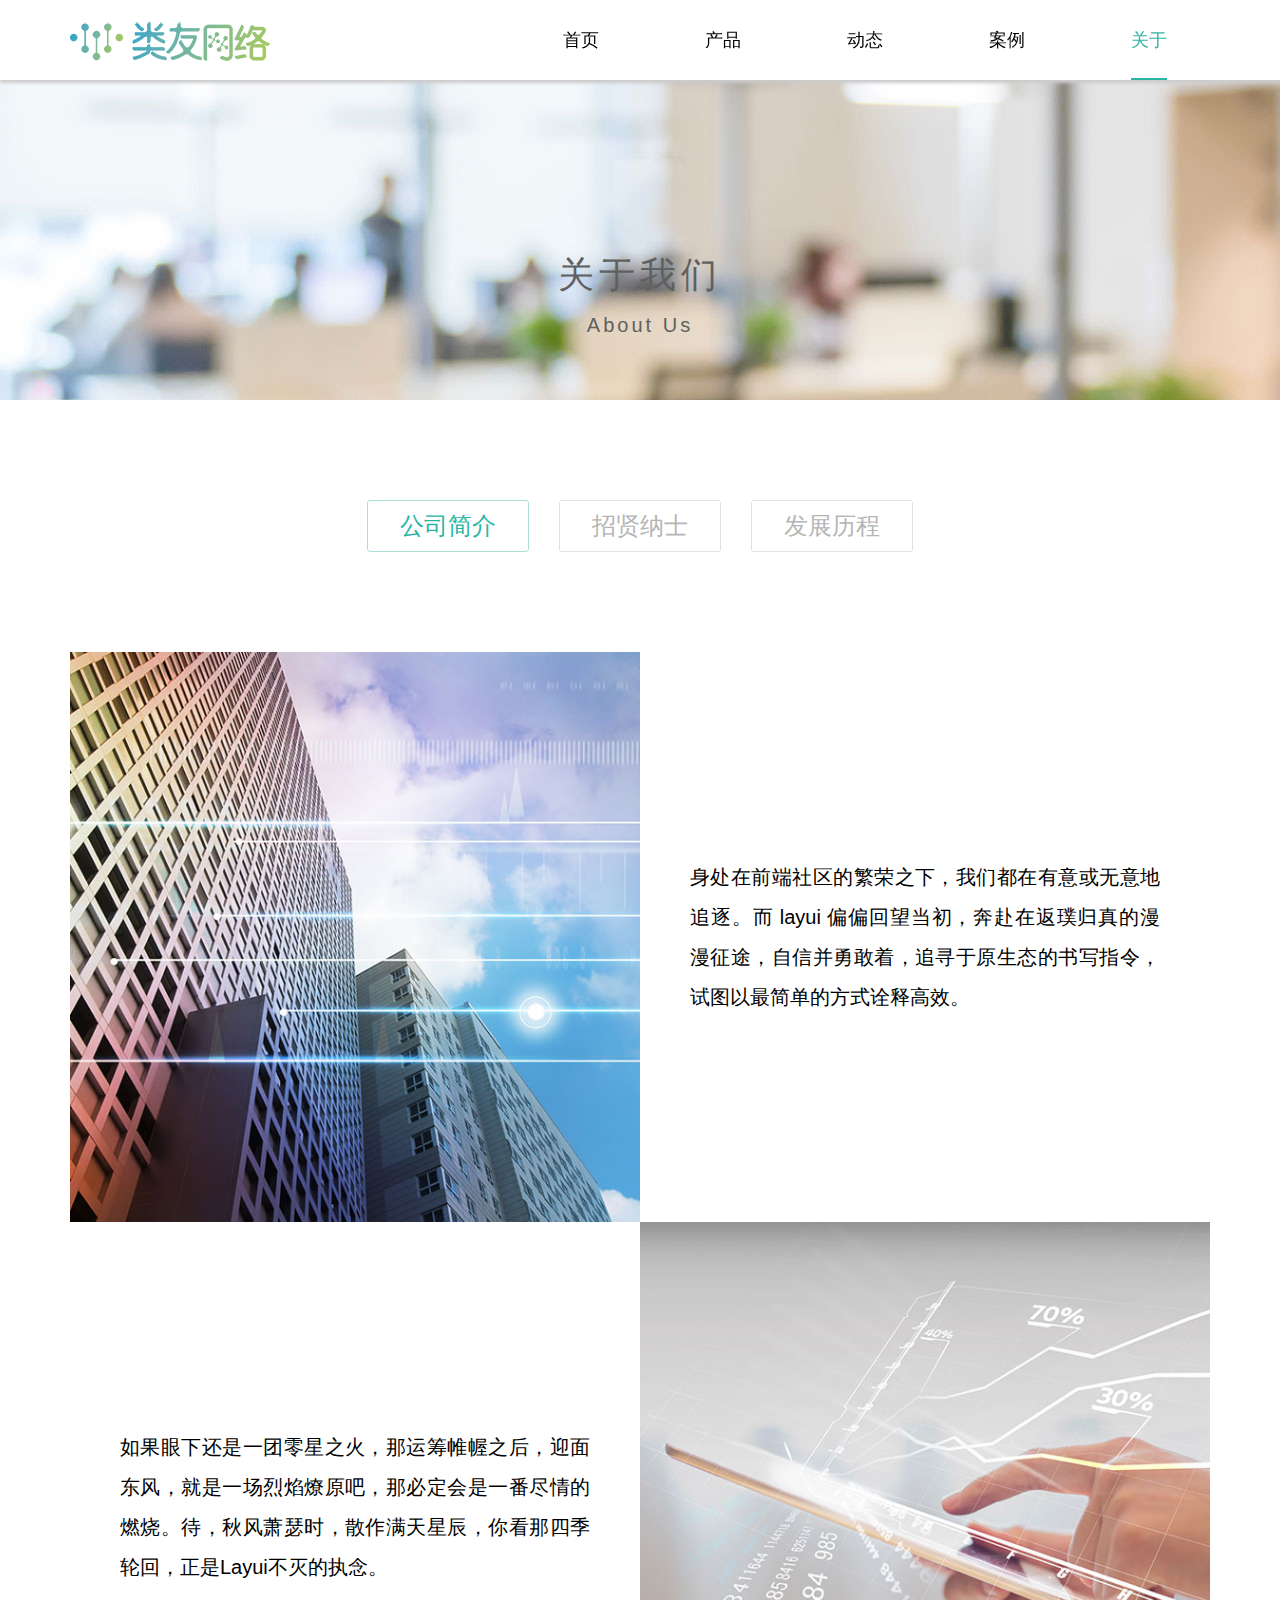
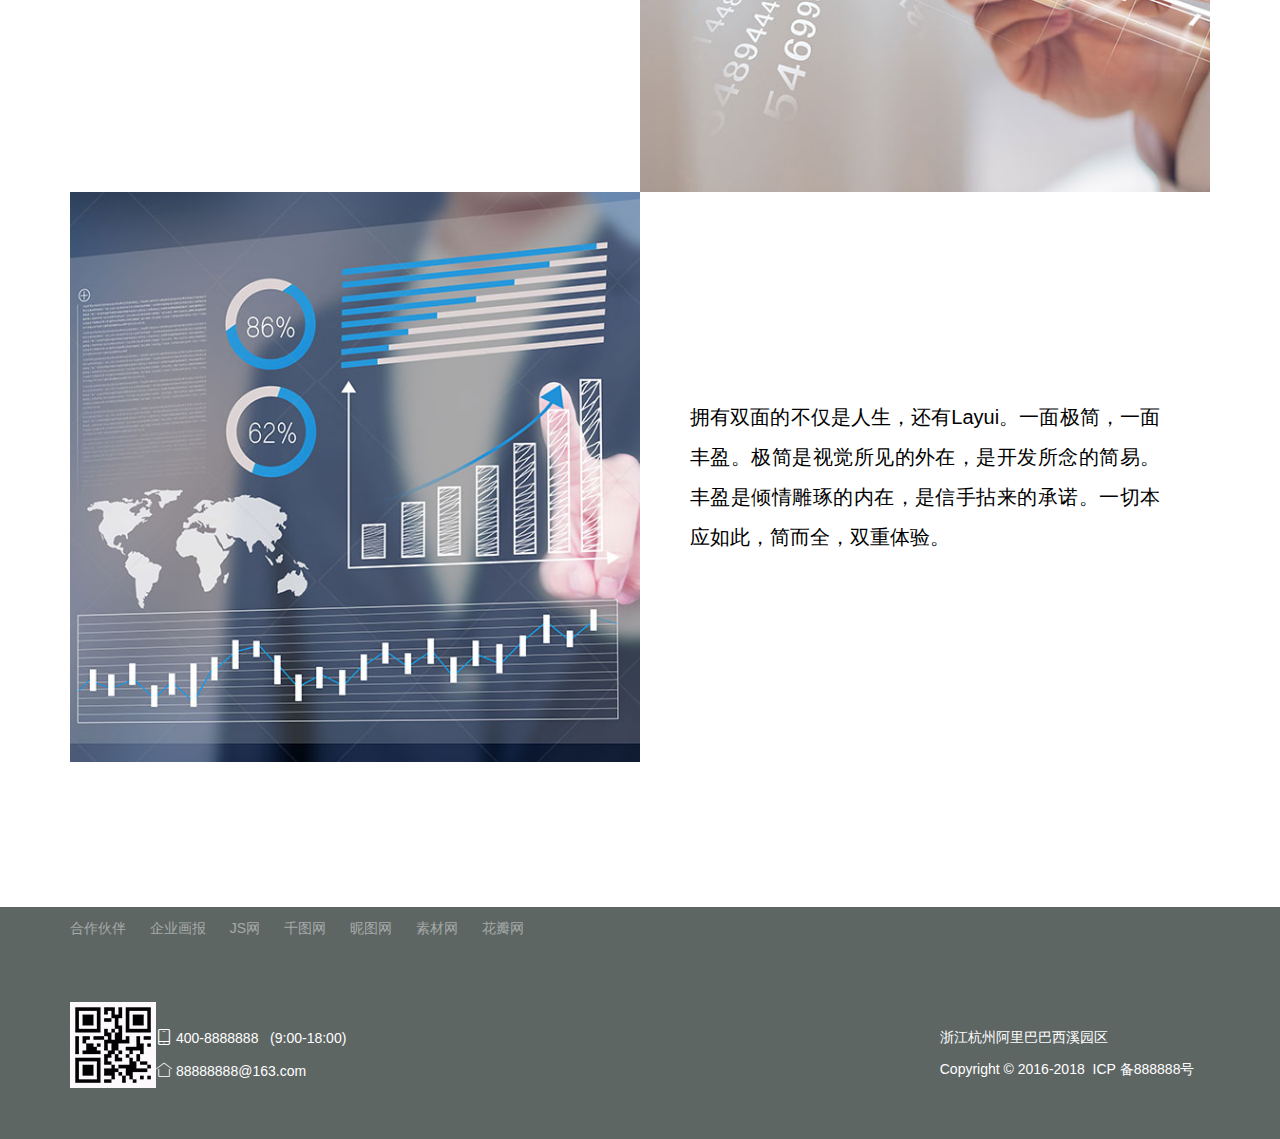
==== commit f1839272: "init" ====
--- a/frontend/web/html5/html/about.html
+++ b/frontend/web/html5/html/about.html
@@ -4,8 +4,8 @@
   <meta charset="UTF-8">
   <meta name="viewport" content="width=device-width,user-scalable=no,initial-scale=1.0,maximum-scale=1.0,minimum-scale=1.0">
   <title>类友网络-关于</title>
-  <link rel="stylesheet" href="../res/layui/css/layui.css">
-  <link rel="stylesheet" href="../res/static/css/index.css">
+  <link rel="stylesheet" href="res/layui/css/layui.css">
+  <link rel="stylesheet" href="res/static/css/index.css">
 </head>
 <body>
   <!-- nav部分 -->
@@ -14,7 +14,7 @@
       <!-- 公司logo -->
       <div class="nav-logo">
         <a href="index.html">
-          <img src="../res/static/img/logo.png" alt="类友网络">
+          <img src="res/static/img/logo.png" alt="类友网络">
         </a>
       </div>
       <div class="nav-list">
@@ -47,18 +47,18 @@
         </ul>
         <div class="tabIntro">
           <div class="content">
-            <div class="layui-inline img"><img src="../res/static/img/us_img1.jpg"></div><div class="layui-inline panel">
+            <div class="layui-inline img"><img src="res/static/img/us_img1.jpg"></div><div class="layui-inline panel">
               <p>身处在前端社区的繁荣之下，我们都在有意或无意地追逐。而 layui 偏偏回望当初，奔赴在返璞归真的漫漫征途，自信并勇敢着，追寻于原生态的书写指令，试图以最简单的方式诠释高效。</p>
             </div>
           </div>
           <div class="content">
             <div class="layui-inline panel p_block">
               <p>如果眼下还是一团零星之火，那运筹帷幄之后，迎面东风，就是一场烈焰燎原吧，那必定会是一番尽情的燃烧。待，秋风萧瑟时，散作满天星辰，你看那四季轮回，正是Layui不灭的执念。</p>
-            </div><div class="layui-inline img"><img src="../res/static/img/us_img2.jpg"></div>
+            </div><div class="layui-inline img"><img src="res/static/img/us_img2.jpg"></div>
               <p class="p_hidden">如果眼下还是一团零星之火，那运筹帷幄之后，迎面东风，就是一场烈焰燎原吧，那必定会是一番尽情的燃烧。待，秋风萧瑟时，散作满天星辰，你看那四季轮回，正是Layui不灭的执念。</p>
           </div>
           <div class="content">
-            <div class="layui-inline img"><img src="../res/static/img/us_img3.jpg"></div><div class="layui-inline panel">
+            <div class="layui-inline img"><img src="res/static/img/us_img3.jpg"></div><div class="layui-inline panel">
               <p>拥有双面的不仅是人生，还有Layui。一面极简，一面丰盈。极简是视觉所见的外在，是开发所念的简易。丰盈是倾情雕琢的内在，是信手拈来的承诺。一切本应如此，简而全，双重体验。</p>
             </div>
           </div>         
@@ -102,35 +102,35 @@
           <p class="title">我们的蜕变</p>
           <ul class="timeline">
             <li class="odd">
-              <div class="cour-img"><img src="../res/static/img/us_img4.png"></div>
+              <div class="cour-img"><img src="res/static/img/us_img4.png"></div>
               <div class="cour-panel layui-col-sm4 layui-col-lg5">
                 <p class="label">2017 年 6 月</p>
                 <p>我们成立了，来到了杭州西湖这个美丽的地方。</p>
               </div>
             </li>
             <li>
-              <div class="cour-img"><img src="../res/static/img/us_img5.png"></div>
+              <div class="cour-img"><img src="res/static/img/us_img5.png"></div>
               <div class="cour-panel layui-col-sm4 layui-col-sm-offset8 layui-col-lg5 layui-col-lg-offset7">
                 <p class="label">2017 年 6 月</p>
                 <p>我们成立了，来到了杭州西湖这个美丽的地方。</p>
               </div>
             </li>
             <li class="odd">
-              <div class="cour-img"><img src="../res/static/img/us_img6.png"></div>
+              <div class="cour-img"><img src="res/static/img/us_img6.png"></div>
               <div class="cour-panel layui-col-sm4 layui-col-lg5">
                 <p class="label">2017 年 6 月</p>
                 <p>我们成立了，来到了杭州西湖这个美丽的地方。</p>
               </div>
             </li>
             <li>
-              <div class="cour-img"><img src="../res/static/img/us_img7.png"></div>
+              <div class="cour-img"><img src="res/static/img/us_img7.png"></div>
               <div class="cour-panel layui-col-sm4 layui-col-sm-offset8 layui-col-lg5 layui-col-lg-offset7">
                 <p class="label">2017 年 6 月</p>
                 <p>我们成立了，来到了杭州西湖这个美丽的地方。</p>
               </div>
             </li>
             <li class="odd">
-              <div class="cour-img"><img src="../res/static/img/us_img8.png"></div>
+              <div class="cour-img"><img src="res/static/img/us_img8.png"></div>
             </li>
           </ul>
         </div>
@@ -150,7 +150,7 @@
         <a href="javascript:;">花瓣网</a>
       </p>
       <div class="layui-row footer-contact">
-        <div class="layui-col-sm2 layui-col-lg1"><img src="../res/static/img/erweima.jpg"></div>
+        <div class="layui-col-sm2 layui-col-lg1"><img src="res/static/img/erweima.jpg"></div>
         <div class="layui-col-sm10 layui-col-lg11">
           <div class="layui-row">
             <div class="layui-col-sm6 layui-col-md8 layui-col-lg9">
@@ -166,14 +166,14 @@
       </div>
     </div>
   </div>
-<script src="../res/layui/layui.js"></script>
+<script src="res/layui/layui.js"></script>
 <!--[if lt IE 9]>
   <script src="https://cdn.staticfile.org/html5shiv/r29/html5.min.js"></script>
   <script src="https://cdn.staticfile.org/respond.js/1.4.2/respond.min.js"></script>
 <![endif]-->
 <script>
   layui.config({
-    base: '../res/static/js/' 
+    base: '/res/static/js/'
   }).use('firm'); 
 </script>
 </body>
--- a/frontend/web/html5/html/res/layui/css/layui.css
+++ b/frontend/web/html5/html/res/layui/css/layui.css
@@ -0,0 +1,2 @@
+/** layui-v2.4.5 MIT License By https://www.layui.com */
+ .layui-inline,img{display:inline-block;vertical-align:middle}h1,h2,h3,h4,h5,h6{font-weight:400}.layui-edge,.layui-header,.layui-inline,.layui-main{position:relative}.layui-elip,.layui-form-checkbox span,.layui-form-pane .layui-form-label{text-overflow:ellipsis;white-space:nowrap}.layui-btn,.layui-edge,.layui-inline,img{vertical-align:middle}.layui-btn,.layui-disabled,.layui-icon,.layui-unselect{-webkit-user-select:none;-ms-user-select:none;-moz-user-select:none}blockquote,body,button,dd,div,dl,dt,form,h1,h2,h3,h4,h5,h6,input,li,ol,p,pre,td,textarea,th,ul{margin:0;padding:0;-webkit-tap-highlight-color:rgba(0,0,0,0)}a:active,a:hover{outline:0}img{border:none}li{list-style:none}table{border-collapse:collapse;border-spacing:0}h4,h5,h6{font-size:100%}button,input,optgroup,option,select,textarea{font-family:inherit;font-size:inherit;font-style:inherit;font-weight:inherit;outline:0}pre{white-space:pre-wrap;white-space:-moz-pre-wrap;white-space:-pre-wrap;white-space:-o-pre-wrap;word-wrap:break-word}body{line-height:24px;font:14px Helvetica Neue,Helvetica,PingFang SC,Tahoma,Arial,sans-serif}hr{height:1px;margin:10px 0;border:0;clear:both}a{color:#333;text-decoration:none}a:hover{color:#777}a cite{font-style:normal;*cursor:pointer}.layui-border-box,.layui-border-box *{box-sizing:border-box}.layui-box,.layui-box *{box-sizing:content-box}.layui-clear{clear:both;*zoom:1}.layui-clear:after{content:'\20';clear:both;*zoom:1;display:block;height:0}.layui-inline{*display:inline;*zoom:1}.layui-edge{display:inline-block;width:0;height:0;border-width:6px;border-style:dashed;border-color:transparent;overflow:hidden}.layui-edge-top{top:-4px;border-bottom-color:#999;border-bottom-style:solid}.layui-edge-right{border-left-color:#999;border-left-style:solid}.layui-edge-bottom{top:2px;border-top-color:#999;border-top-style:solid}.layui-edge-left{border-right-color:#999;border-right-style:solid}.layui-elip{overflow:hidden}.layui-disabled,.layui-disabled:hover{color:#d2d2d2!important;cursor:not-allowed!important}.layui-circle{border-radius:100%}.layui-show{display:block!important}.layui-hide{display:none!important}@font-face{font-family:layui-icon;src:url(../font/iconfont.eot?v=240);src:url(../font/iconfont.eot?v=240#iefix) format('embedded-opentype'),url(../font/iconfont.svg?v=240#iconfont) format('svg'),url(../font/iconfont.woff?v=240) format('woff'),url(../font/iconfont.ttf?v=240) format('truetype')}.layui-icon{font-family:layui-icon!important;font-size:16px;font-style:normal;-webkit-font-smoothing:antialiased;-moz-osx-font-smoothing:grayscale}.layui-icon-reply-fill:before{content:"\e611"}.layui-icon-set-fill:before{content:"\e614"}.layui-icon-menu-fill:before{content:"\e60f"}.layui-icon-search:before{content:"\e615"}.layui-icon-share:before{content:"\e641"}.layui-icon-set-sm:before{content:"\e620"}.layui-icon-engine:before{content:"\e628"}.layui-icon-close:before{content:"\1006"}.layui-icon-close-fill:before{content:"\1007"}.layui-icon-chart-screen:before{content:"\e629"}.layui-icon-star:before{content:"\e600"}.layui-icon-circle-dot:before{content:"\e617"}.layui-icon-chat:before{content:"\e606"}.layui-icon-release:before{content:"\e609"}.layui-icon-list:before{content:"\e60a"}.layui-icon-chart:before{content:"\e62c"}.layui-icon-ok-circle:before{content:"\1005"}.layui-icon-layim-theme:before{content:"\e61b"}.layui-icon-table:before{content:"\e62d"}.layui-icon-right:before{content:"\e602"}.layui-icon-left:before{content:"\e603"}.layui-icon-cart-simple:before{content:"\e698"}.layui-icon-face-cry:before{content:"\e69c"}.layui-icon-face-smile:before{content:"\e6af"}.layui-icon-survey:before{content:"\e6b2"}.layui-icon-tree:before{content:"\e62e"}.layui-icon-upload-circle:before{content:"\e62f"}.layui-icon-add-circle:before{content:"\e61f"}.layui-icon-download-circle:before{content:"\e601"}.layui-icon-templeate-1:before{content:"\e630"}.layui-icon-util:before{content:"\e631"}.layui-icon-face-surprised:before{content:"\e664"}.layui-icon-edit:before{content:"\e642"}.layui-icon-speaker:before{content:"\e645"}.layui-icon-down:before{content:"\e61a"}.layui-icon-file:before{content:"\e621"}.layui-icon-layouts:before{content:"\e632"}.layui-icon-rate-half:before{content:"\e6c9"}.layui-icon-add-circle-fine:before{content:"\e608"}.layui-icon-prev-circle:before{content:"\e633"}.layui-icon-read:before{content:"\e705"}.layui-icon-404:before{content:"\e61c"}.layui-icon-carousel:before{content:"\e634"}.layui-icon-help:before{content:"\e607"}.layui-icon-code-circle:before{content:"\e635"}.layui-icon-water:before{content:"\e636"}.layui-icon-username:before{content:"\e66f"}.layui-icon-find-fill:before{content:"\e670"}.layui-icon-about:before{content:"\e60b"}.layui-icon-location:before{content:"\e715"}.layui-icon-up:before{content:"\e619"}.layui-icon-pause:before{content:"\e651"}.layui-icon-date:before{content:"\e637"}.layui-icon-layim-uploadfile:before{content:"\e61d"}.layui-icon-delete:before{content:"\e640"}.layui-icon-play:before{content:"\e652"}.layui-icon-top:before{content:"\e604"}.layui-icon-friends:before{content:"\e612"}.layui-icon-refresh-3:before{content:"\e9aa"}.layui-icon-ok:before{content:"\e605"}.layui-icon-layer:before{content:"\e638"}.layui-icon-face-smile-fine:before{content:"\e60c"}.layui-icon-dollar:before{content:"\e659"}.layui-icon-group:before{content:"\e613"}.layui-icon-layim-download:before{content:"\e61e"}.layui-icon-picture-fine:before{content:"\e60d"}.layui-icon-link:before{content:"\e64c"}.layui-icon-diamond:before{content:"\e735"}.layui-icon-log:before{content:"\e60e"}.layui-icon-rate-solid:before{content:"\e67a"}.layui-icon-fonts-del:before{content:"\e64f"}.layui-icon-unlink:before{content:"\e64d"}.layui-icon-fonts-clear:before{content:"\e639"}.layui-icon-triangle-r:before{content:"\e623"}.layui-icon-circle:before{content:"\e63f"}.layui-icon-radio:before{content:"\e643"}.layui-icon-align-center:before{content:"\e647"}.layui-icon-align-right:before{content:"\e648"}.layui-icon-align-left:before{content:"\e649"}.layui-icon-loading-1:before{content:"\e63e"}.layui-icon-return:before{content:"\e65c"}.layui-icon-fonts-strong:before{content:"\e62b"}.layui-icon-upload:before{content:"\e67c"}.layui-icon-dialogue:before{content:"\e63a"}.layui-icon-video:before{content:"\e6ed"}.layui-icon-headset:before{content:"\e6fc"}.layui-icon-cellphone-fine:before{content:"\e63b"}.layui-icon-add-1:before{content:"\e654"}.layui-icon-face-smile-b:before{content:"\e650"}.layui-icon-fonts-html:before{content:"\e64b"}.layui-icon-form:before{content:"\e63c"}.layui-icon-cart:before{content:"\e657"}.layui-icon-camera-fill:before{content:"\e65d"}.layui-icon-tabs:before{content:"\e62a"}.layui-icon-fonts-code:before{content:"\e64e"}.layui-icon-fire:before{content:"\e756"}.layui-icon-set:before{content:"\e716"}.layui-icon-fonts-u:before{content:"\e646"}.layui-icon-triangle-d:before{content:"\e625"}.layui-icon-tips:before{content:"\e702"}.layui-icon-picture:before{content:"\e64a"}.layui-icon-more-vertical:before{content:"\e671"}.layui-icon-flag:before{content:"\e66c"}.layui-icon-loading:before{content:"\e63d"}.layui-icon-fonts-i:before{content:"\e644"}.layui-icon-refresh-1:before{content:"\e666"}.layui-icon-rmb:before{content:"\e65e"}.layui-icon-home:before{content:"\e68e"}.layui-icon-user:before{content:"\e770"}.layui-icon-notice:before{content:"\e667"}.layui-icon-login-weibo:before{content:"\e675"}.layui-icon-voice:before{content:"\e688"}.layui-icon-upload-drag:before{content:"\e681"}.layui-icon-login-qq:before{content:"\e676"}.layui-icon-snowflake:before{content:"\e6b1"}.layui-icon-file-b:before{content:"\e655"}.layui-icon-template:before{content:"\e663"}.layui-icon-auz:before{content:"\e672"}.layui-icon-console:before{content:"\e665"}.layui-icon-app:before{content:"\e653"}.layui-icon-prev:before{content:"\e65a"}.layui-icon-website:before{content:"\e7ae"}.layui-icon-next:before{content:"\e65b"}.layui-icon-component:before{content:"\e857"}.layui-icon-more:before{content:"\e65f"}.layui-icon-login-wechat:before{content:"\e677"}.layui-icon-shrink-right:before{content:"\e668"}.layui-icon-spread-left:before{content:"\e66b"}.layui-icon-camera:before{content:"\e660"}.layui-icon-note:before{content:"\e66e"}.layui-icon-refresh:before{content:"\e669"}.layui-icon-female:before{content:"\e661"}.layui-icon-male:before{content:"\e662"}.layui-icon-password:before{content:"\e673"}.layui-icon-senior:before{content:"\e674"}.layui-icon-theme:before{content:"\e66a"}.layui-icon-tread:before{content:"\e6c5"}.layui-icon-praise:before{content:"\e6c6"}.layui-icon-star-fill:before{content:"\e658"}.layui-icon-rate:before{content:"\e67b"}.layui-icon-template-1:before{content:"\e656"}.layui-icon-vercode:before{content:"\e679"}.layui-icon-cellphone:before{content:"\e678"}.layui-icon-screen-full:before{content:"\e622"}.layui-icon-screen-restore:before{content:"\e758"}.layui-icon-cols:before{content:"\e610"}.layui-icon-export:before{content:"\e67d"}.layui-icon-print:before{content:"\e66d"}.layui-icon-slider:before{content:"\e714"}.layui-main{width:1140px;margin:0 auto}.layui-header{z-index:1000;height:60px}.layui-header a:hover{transition:all .5s;-webkit-transition:all .5s}.layui-side{position:fixed;left:0;top:0;bottom:0;z-index:999;width:200px;overflow-x:hidden}.layui-side-scroll{position:relative;width:220px;height:100%;overflow-x:hidden}.layui-body{position:absolute;left:200px;right:0;top:0;bottom:0;z-index:998;width:auto;overflow:hidden;overflow-y:auto;box-sizing:border-box}.layui-layout-body{overflow:hidden}.layui-layout-admin .layui-header{background-color:#23262E}.layui-layout-admin .layui-side{top:60px;width:200px;overflow-x:hidden}.layui-layout-admin .layui-body{top:60px;bottom:44px}.layui-layout-admin .layui-main{width:auto;margin:0 15px}.layui-layout-admin .layui-footer{position:fixed;left:200px;right:0;bottom:0;height:44px;line-height:44px;padding:0 15px;background-color:#eee}.layui-layout-admin .layui-logo{position:absolute;left:0;top:0;width:200px;height:100%;line-height:60px;text-align:center;color:#009688;font-size:16px}.layui-layout-admin .layui-header .layui-nav{background:0 0}.layui-layout-left{position:absolute!important;left:200px;top:0}.layui-layout-right{position:absolute!important;right:0;top:0}.layui-container{position:relative;margin:0 auto;padding:0 15px;box-sizing:border-box}.layui-fluid{position:relative;margin:0 auto;padding:0 15px}.layui-row:after,.layui-row:before{content:'';display:block;clear:both}.layui-col-lg1,.layui-col-lg10,.layui-col-lg11,.layui-col-lg12,.layui-col-lg2,.layui-col-lg3,.layui-col-lg4,.layui-col-lg5,.layui-col-lg6,.layui-col-lg7,.layui-col-lg8,.layui-col-lg9,.layui-col-md1,.layui-col-md10,.layui-col-md11,.layui-col-md12,.layui-col-md2,.layui-col-md3,.layui-col-md4,.layui-col-md5,.layui-col-md6,.layui-col-md7,.layui-col-md8,.layui-col-md9,.layui-col-sm1,.layui-col-sm10,.layui-col-sm11,.layui-col-sm12,.layui-col-sm2,.layui-col-sm3,.layui-col-sm4,.layui-col-sm5,.layui-col-sm6,.layui-col-sm7,.layui-col-sm8,.layui-col-sm9,.layui-col-xs1,.layui-col-xs10,.layui-col-xs11,.layui-col-xs12,.layui-col-xs2,.layui-col-xs3,.layui-col-xs4,.layui-col-xs5,.layui-col-xs6,.layui-col-xs7,.layui-col-xs8,.layui-col-xs9{position:relative;display:block;box-sizing:border-box}.layui-col-xs1,.layui-col-xs10,.layui-col-xs11,.layui-col-xs12,.layui-col-xs2,.layui-col-xs3,.layui-col-xs4,.layui-col-xs5,.layui-col-xs6,.layui-col-xs7,.layui-col-xs8,.layui-col-xs9{float:left}.layui-col-xs1{width:8.33333333%}.layui-col-xs2{width:16.66666667%}.layui-col-xs3{width:25%}.layui-col-xs4{width:33.33333333%}.layui-col-xs5{width:41.66666667%}.layui-col-xs6{width:50%}.layui-col-xs7{width:58.33333333%}.layui-col-xs8{width:66.66666667%}.layui-col-xs9{width:75%}.layui-col-xs10{width:83.33333333%}.layui-col-xs11{width:91.66666667%}.layui-col-xs12{width:100%}.layui-col-xs-offset1{margin-left:8.33333333%}.layui-col-xs-offset2{margin-left:16.66666667%}.layui-col-xs-offset3{margin-left:25%}.layui-col-xs-offset4{margin-left:33.33333333%}.layui-col-xs-offset5{margin-left:41.66666667%}.layui-col-xs-offset6{margin-left:50%}.layui-col-xs-offset7{margin-left:58.33333333%}.layui-col-xs-offset8{margin-left:66.66666667%}.layui-col-xs-offset9{margin-left:75%}.layui-col-xs-offset10{margin-left:83.33333333%}.layui-col-xs-offset11{margin-left:91.66666667%}.layui-col-xs-offset12{margin-left:100%}@media screen and (max-width:768px){.layui-hide-xs{display:none!important}.layui-show-xs-block{display:block!important}.layui-show-xs-inline{display:inline!important}.layui-show-xs-inline-block{display:inline-block!important}}@media screen and (min-width:768px){.layui-container{width:750px}.layui-hide-sm{display:none!important}.layui-show-sm-block{display:block!important}.layui-show-sm-inline{display:inline!important}.layui-show-sm-inline-block{display:inline-block!important}.layui-col-sm1,.layui-col-sm10,.layui-col-sm11,.layui-col-sm12,.layui-col-sm2,.layui-col-sm3,.layui-col-sm4,.layui-col-sm5,.layui-col-sm6,.layui-col-sm7,.layui-col-sm8,.layui-col-sm9{float:left}.layui-col-sm1{width:8.33333333%}.layui-col-sm2{width:16.66666667%}.layui-col-sm3{width:25%}.layui-col-sm4{width:33.33333333%}.layui-col-sm5{width:41.66666667%}.layui-col-sm6{width:50%}.layui-col-sm7{width:58.33333333%}.layui-col-sm8{width:66.66666667%}.layui-col-sm9{width:75%}.layui-col-sm10{width:83.33333333%}.layui-col-sm11{width:91.66666667%}.layui-col-sm12{width:100%}.layui-col-sm-offset1{margin-left:8.33333333%}.layui-col-sm-offset2{margin-left:16.66666667%}.layui-col-sm-offset3{margin-left:25%}.layui-col-sm-offset4{margin-left:33.33333333%}.layui-col-sm-offset5{margin-left:41.66666667%}.layui-col-sm-offset6{margin-left:50%}.layui-col-sm-offset7{margin-left:58.33333333%}.layui-col-sm-offset8{margin-left:66.66666667%}.layui-col-sm-offset9{margin-left:75%}.layui-col-sm-offset10{margin-left:83.33333333%}.layui-col-sm-offset11{margin-left:91.66666667%}.layui-col-sm-offset12{margin-left:100%}}@media screen and (min-width:992px){.layui-container{width:970px}.layui-hide-md{display:none!important}.layui-show-md-block{display:block!important}.layui-show-md-inline{display:inline!important}.layui-show-md-inline-block{display:inline-block!important}.layui-col-md1,.layui-col-md10,.layui-col-md11,.layui-col-md12,.layui-col-md2,.layui-col-md3,.layui-col-md4,.layui-col-md5,.layui-col-md6,.layui-col-md7,.layui-col-md8,.layui-col-md9{float:left}.layui-col-md1{width:8.33333333%}.layui-col-md2{width:16.66666667%}.layui-col-md3{width:25%}.layui-col-md4{width:33.33333333%}.layui-col-md5{width:41.66666667%}.layui-col-md6{width:50%}.layui-col-md7{width:58.33333333%}.layui-col-md8{width:66.66666667%}.layui-col-md9{width:75%}.layui-col-md10{width:83.33333333%}.layui-col-md11{width:91.66666667%}.layui-col-md12{width:100%}.layui-col-md-offset1{margin-left:8.33333333%}.layui-col-md-offset2{margin-left:16.66666667%}.layui-col-md-offset3{margin-left:25%}.layui-col-md-offset4{margin-left:33.33333333%}.layui-col-md-offset5{margin-left:41.66666667%}.layui-col-md-offset6{margin-left:50%}.layui-col-md-offset7{margin-left:58.33333333%}.layui-col-md-offset8{margin-left:66.66666667%}.layui-col-md-offset9{margin-left:75%}.layui-col-md-offset10{margin-left:83.33333333%}.layui-col-md-offset11{margin-left:91.66666667%}.layui-col-md-offset12{margin-left:100%}}@media screen and (min-width:1200px){.layui-container{width:1170px}.layui-hide-lg{display:none!important}.layui-show-lg-block{display:block!important}.layui-show-lg-inline{display:inline!important}.layui-show-lg-inline-block{display:inline-block!important}.layui-col-lg1,.layui-col-lg10,.layui-col-lg11,.layui-col-lg12,.layui-col-lg2,.layui-col-lg3,.layui-col-lg4,.layui-col-lg5,.layui-col-lg6,.layui-col-lg7,.layui-col-lg8,.layui-col-lg9{float:left}.layui-col-lg1{width:8.33333333%}.layui-col-lg2{width:16.66666667%}.layui-col-lg3{width:25%}.layui-col-lg4{width:33.33333333%}.layui-col-lg5{width:41.66666667%}.layui-col-lg6{width:50%}.layui-col-lg7{width:58.33333333%}.layui-col-lg8{width:66.66666667%}.layui-col-lg9{width:75%}.layui-col-lg10{width:83.33333333%}.layui-col-lg11{width:91.66666667%}.layui-col-lg12{width:100%}.layui-col-lg-offset1{margin-left:8.33333333%}.layui-col-lg-offset2{margin-left:16.66666667%}.layui-col-lg-offset3{margin-left:25%}.layui-col-lg-offset4{margin-left:33.33333333%}.layui-col-lg-offset5{margin-left:41.66666667%}.layui-col-lg-offset6{margin-left:50%}.layui-col-lg-offset7{margin-left:58.33333333%}.layui-col-lg-offset8{margin-left:66.66666667%}.layui-col-lg-offset9{margin-left:75%}.layui-col-lg-offset10{margin-left:83.33333333%}.layui-col-lg-offset11{margin-left:91.66666667%}.layui-col-lg-offset12{margin-left:100%}}.layui-col-space1{margin:-.5px}.layui-col-space1>*{padding:.5px}.layui-col-space3{margin:-1.5px}.layui-col-space3>*{padding:1.5px}.layui-col-space5{margin:-2.5px}.layui-col-space5>*{padding:2.5px}.layui-col-space8{margin:-3.5px}.layui-col-space8>*{padding:3.5px}.layui-col-space10{margin:-5px}.layui-col-space10>*{padding:5px}.layui-col-space12{margin:-6px}.layui-col-space12>*{padding:6px}.layui-col-space15{margin:-7.5px}.layui-col-space15>*{padding:7.5px}.layui-col-space18{margin:-9px}.layui-col-space18>*{padding:9px}.layui-col-space20{margin:-10px}.layui-col-space20>*{padding:10px}.layui-col-space22{margin:-11px}.layui-col-space22>*{padding:11px}.layui-col-space25{margin:-12.5px}.layui-col-space25>*{padding:12.5px}.layui-col-space30{margin:-15px}.layui-col-space30>*{padding:15px}.layui-btn,.layui-input,.layui-select,.layui-textarea,.layui-upload-button{outline:0;-webkit-appearance:none;transition:all .3s;-webkit-transition:all .3s;box-sizing:border-box}.layui-elem-quote{margin-bottom:10px;padding:15px;line-height:22px;border-left:5px solid #009688;border-radius:0 2px 2px 0;background-color:#f2f2f2}.layui-quote-nm{border-style:solid;border-width:1px 1px 1px 5px;background:0 0}.layui-elem-field{margin-bottom:10px;padding:0;border-width:1px;border-style:solid}.layui-elem-field legend{margin-left:20px;padding:0 10px;font-size:20px;font-weight:300}.layui-field-title{margin:10px 0 20px;border-width:1px 0 0}.layui-field-box{padding:10px 15px}.layui-field-title .layui-field-box{padding:10px 0}.layui-progress{position:relative;height:6px;border-radius:20px;background-color:#e2e2e2}.layui-progress-bar{position:absolute;left:0;top:0;width:0;max-width:100%;height:6px;border-radius:20px;text-align:right;background-color:#5FB878;transition:all .3s;-webkit-transition:all .3s}.layui-progress-big,.layui-progress-big .layui-progress-bar{height:18px;line-height:18px}.layui-progress-text{position:relative;top:-20px;line-height:18px;font-size:12px;color:#666}.layui-progress-big .layui-progress-text{position:static;padding:0 10px;color:#fff}.layui-collapse{border-width:1px;border-style:solid;border-radius:2px}.layui-colla-content,.layui-colla-item{border-top-width:1px;border-top-style:solid}.layui-colla-item:first-child{border-top:none}.layui-colla-title{position:relative;height:42px;line-height:42px;padding:0 15px 0 35px;color:#333;background-color:#f2f2f2;cursor:pointer;font-size:14px;overflow:hidden}.layui-colla-content{display:none;padding:10px 15px;line-height:22px;color:#666}.layui-colla-icon{position:absolute;left:15px;top:0;font-size:14px}.layui-card{margin-bottom:15px;border-radius:2px;background-color:#fff;box-shadow:0 1px 2px 0 rgba(0,0,0,.05)}.layui-card:last-child{margin-bottom:0}.layui-card-header{position:relative;height:42px;line-height:42px;padding:0 15px;border-bottom:1px solid #f6f6f6;color:#333;border-radius:2px 2px 0 0;font-size:14px}.layui-bg-black,.layui-bg-blue,.layui-bg-cyan,.layui-bg-green,.layui-bg-orange,.layui-bg-red{color:#fff!important}.layui-card-body{position:relative;padding:10px 15px;line-height:24px}.layui-card-body[pad15]{padding:15px}.layui-card-body[pad20]{padding:20px}.layui-card-body .layui-table{margin:5px 0}.layui-card .layui-tab{margin:0}.layui-panel-window{position:relative;padding:15px;border-radius:0;border-top:5px solid #E6E6E6;background-color:#fff}.layui-auxiliar-moving{position:fixed;left:0;right:0;top:0;bottom:0;width:100%;height:100%;background:0 0;z-index:9999999999}.layui-form-label,.layui-form-mid,.layui-form-select,.layui-input-block,.layui-input-inline,.layui-textarea{position:relative}.layui-bg-red{background-color:#FF5722!important}.layui-bg-orange{background-color:#FFB800!important}.layui-bg-green{background-color:#009688!important}.layui-bg-cyan{background-color:#2F4056!important}.layui-bg-blue{background-color:#1E9FFF!important}.layui-bg-black{background-color:#393D49!important}.layui-bg-gray{background-color:#eee!important;color:#666!important}.layui-badge-rim,.layui-colla-content,.layui-colla-item,.layui-collapse,.layui-elem-field,.layui-form-pane .layui-form-item[pane],.layui-form-pane .layui-form-label,.layui-input,.layui-layedit,.layui-layedit-tool,.layui-quote-nm,.layui-select,.layui-tab-bar,.layui-tab-card,.layui-tab-title,.layui-tab-title .layui-this:after,.layui-textarea{border-color:#e6e6e6}.layui-timeline-item:before,hr{background-color:#e6e6e6}.layui-text{line-height:22px;font-size:14px;color:#666}.layui-text h1,.layui-text h2,.layui-text h3{font-weight:500;color:#333}.layui-text h1{font-size:30px}.layui-text h2{font-size:24px}.layui-text h3{font-size:18px}.layui-text a:not(.layui-btn){color:#01AAED}.layui-text a:not(.layui-btn):hover{text-decoration:underline}.layui-text ul{padding:5px 0 5px 15px}.layui-text ul li{margin-top:5px;list-style-type:disc}.layui-text em,.layui-word-aux{color:#999!important;padding:0 5px!important}.layui-btn{display:inline-block;height:38px;line-height:38px;padding:0 18px;background-color:#009688;color:#fff;white-space:nowrap;text-align:center;font-size:14px;border:none;border-radius:2px;cursor:pointer}.layui-btn:hover{opacity:.8;filter:alpha(opacity=80);color:#fff}.layui-btn:active{opacity:1;filter:alpha(opacity=100)}.layui-btn+.layui-btn{margin-left:10px}.layui-btn-container{font-size:0}.layui-btn-container .layui-btn{margin-right:10px;margin-bottom:10px}.layui-btn-container .layui-btn+.layui-btn{margin-left:0}.layui-table .layui-btn-container .layui-btn{margin-bottom:9px}.layui-btn-radius{border-radius:100px}.layui-btn .layui-icon{margin-right:3px;font-size:18px;vertical-align:bottom;vertical-align:middle\9}.layui-btn-primary{border:1px solid #C9C9C9;background-color:#fff;color:#555}.layui-btn-primary:hover{border-color:#009688;color:#333}.layui-btn-normal{background-color:#1E9FFF}.layui-btn-warm{background-color:#FFB800}.layui-btn-danger{background-color:#FF5722}.layui-btn-disabled,.layui-btn-disabled:active,.layui-btn-disabled:hover{border:1px solid #e6e6e6;background-color:#FBFBFB;color:#C9C9C9;cursor:not-allowed;opacity:1}.layui-btn-lg{height:44px;line-height:44px;padding:0 25px;font-size:16px}.layui-btn-sm{height:30px;line-height:30px;padding:0 10px;font-size:12px}.layui-btn-sm i{font-size:16px!important}.layui-btn-xs{height:22px;line-height:22px;padding:0 5px;font-size:12px}.layui-btn-xs i{font-size:14px!important}.layui-btn-group{display:inline-block;vertical-align:middle;font-size:0}.layui-btn-group .layui-btn{margin-left:0!important;margin-right:0!important;border-left:1px solid rgba(255,255,255,.5);border-radius:0}.layui-btn-group .layui-btn-primary{border-left:none}.layui-btn-group .layui-btn-primary:hover{border-color:#C9C9C9;color:#009688}.layui-btn-group .layui-btn:first-child{border-left:none;border-radius:2px 0 0 2px}.layui-btn-group .layui-btn-primary:first-child{border-left:1px solid #c9c9c9}.layui-btn-group .layui-btn:last-child{border-radius:0 2px 2px 0}.layui-btn-group .layui-btn+.layui-btn{margin-left:0}.layui-btn-group+.layui-btn-group{margin-left:10px}.layui-btn-fluid{width:100%}.layui-input,.layui-select,.layui-textarea{height:38px;line-height:1.3;line-height:38px\9;border-width:1px;border-style:solid;background-color:#fff;border-radius:2px}.layui-input::-webkit-input-placeholder,.layui-select::-webkit-input-placeholder,.layui-textarea::-webkit-input-placeholder{line-height:1.3}.layui-input,.layui-textarea{display:block;width:100%;padding-left:10px}.layui-input:hover,.layui-textarea:hover{border-color:#D2D2D2!important}.layui-input:focus,.layui-textarea:focus{border-color:#C9C9C9!important}.layui-textarea{min-height:100px;height:auto;line-height:20px;padding:6px 10px;resize:vertical}.layui-select{padding:0 10px}.layui-form input[type=checkbox],.layui-form input[type=radio],.layui-form select{display:none}.layui-form [lay-ignore]{display:initial}.layui-form-item{margin-bottom:15px;clear:both;*zoom:1}.layui-form-item:after{content:'\20';clear:both;*zoom:1;display:block;height:0}.layui-form-label{float:left;display:block;padding:9px 15px;width:80px;font-weight:400;line-height:20px;text-align:right}.layui-form-label-col{display:block;float:none;padding:9px 0;line-height:20px;text-align:left}.layui-form-item .layui-inline{margin-bottom:5px;margin-right:10px}.layui-input-block{margin-left:110px;min-height:36px}.layui-input-inline{display:inline-block;vertical-align:middle}.layui-form-item .layui-input-inline{float:left;width:190px;margin-right:10px}.layui-form-text .layui-input-inline{width:auto}.layui-form-mid{float:left;display:block;padding:9px 0!important;line-height:20px;margin-right:10px}.layui-form-danger+.layui-form-select .layui-input,.layui-form-danger:focus{border-color:#FF5722!important}.layui-form-select .layui-input{padding-right:30px;cursor:pointer}.layui-form-select .layui-edge{position:absolute;right:10px;top:50%;margin-top:-3px;cursor:pointer;border-width:6px;border-top-color:#c2c2c2;border-top-style:solid;transition:all .3s;-webkit-transition:all .3s}.layui-form-select dl{display:none;position:absolute;left:0;top:42px;padding:5px 0;z-index:899;min-width:100%;border:1px solid #d2d2d2;max-height:300px;overflow-y:auto;background-color:#fff;border-radius:2px;box-shadow:0 2px 4px rgba(0,0,0,.12);box-sizing:border-box}.layui-form-select dl dd,.layui-form-select dl dt{padding:0 10px;line-height:36px;white-space:nowrap;overflow:hidden;text-overflow:ellipsis}.layui-form-select dl dt{font-size:12px;color:#999}.layui-form-select dl dd{cursor:pointer}.layui-form-select dl dd:hover{background-color:#f2f2f2;-webkit-transition:.5s all;transition:.5s all}.layui-form-select .layui-select-group dd{padding-left:20px}.layui-form-select dl dd.layui-select-tips{padding-left:10px!important;color:#999}.layui-form-select dl dd.layui-this{background-color:#5FB878;color:#fff}.layui-form-checkbox,.layui-form-select dl dd.layui-disabled{background-color:#fff}.layui-form-selected dl{display:block}.layui-form-checkbox,.layui-form-checkbox *,.layui-form-switch{display:inline-block;vertical-align:middle}.layui-form-selected .layui-edge{margin-top:-9px;-webkit-transform:rotate(180deg);transform:rotate(180deg);margin-top:-3px\9}:root .layui-form-selected .layui-edge{margin-top:-9px\0/IE9}.layui-form-selectup dl{top:auto;bottom:42px}.layui-select-none{margin:5px 0;text-align:center;color:#999}.layui-select-disabled .layui-disabled{border-color:#eee!important}.layui-select-disabled .layui-edge{border-top-color:#d2d2d2}.layui-form-checkbox{position:relative;height:30px;line-height:30px;margin-right:10px;padding-right:30px;cursor:pointer;font-size:0;-webkit-transition:.1s linear;transition:.1s linear;box-sizing:border-box}.layui-form-checkbox span{padding:0 10px;height:100%;font-size:14px;border-radius:2px 0 0 2px;background-color:#d2d2d2;color:#fff;overflow:hidden}.layui-form-checkbox:hover span{background-color:#c2c2c2}.layui-form-checkbox i{position:absolute;right:0;top:0;width:30px;height:28px;border:1px solid #d2d2d2;border-left:none;border-radius:0 2px 2px 0;color:#fff;font-size:20px;text-align:center}.layui-form-checkbox:hover i{border-color:#c2c2c2;color:#c2c2c2}.layui-form-checked,.layui-form-checked:hover{border-color:#5FB878}.layui-form-checked span,.layui-form-checked:hover span{background-color:#5FB878}.layui-form-checked i,.layui-form-checked:hover i{color:#5FB878}.layui-form-item .layui-form-checkbox{margin-top:4px}.layui-form-checkbox[lay-skin=primary]{height:auto!important;line-height:normal!important;min-width:18px;min-height:18px;border:none!important;margin-right:0;padding-left:28px;padding-right:0;background:0 0}.layui-form-checkbox[lay-skin=primary] span{padding-left:0;padding-right:15px;line-height:18px;background:0 0;color:#666}.layui-form-checkbox[lay-skin=primary] i{right:auto;left:0;width:16px;height:16px;line-height:16px;border:1px solid #d2d2d2;font-size:12px;border-radius:2px;background-color:#fff;-webkit-transition:.1s linear;transition:.1s linear}.layui-form-checkbox[lay-skin=primary]:hover i{border-color:#5FB878;color:#fff}.layui-form-checked[lay-skin=primary] i{border-color:#5FB878;background-color:#5FB878;color:#fff}.layui-checkbox-disbaled[lay-skin=primary] span{background:0 0!important;color:#c2c2c2}.layui-checkbox-disbaled[lay-skin=primary]:hover i{border-color:#d2d2d2}.layui-form-item .layui-form-checkbox[lay-skin=primary]{margin-top:10px}.layui-form-switch{position:relative;height:22px;line-height:22px;min-width:35px;padding:0 5px;margin-top:8px;border:1px solid #d2d2d2;border-radius:20px;cursor:pointer;background-color:#fff;-webkit-transition:.1s linear;transition:.1s linear}.layui-form-switch i{position:absolute;left:5px;top:3px;width:16px;height:16px;border-radius:20px;background-color:#d2d2d2;-webkit-transition:.1s linear;transition:.1s linear}.layui-form-switch em{position:relative;top:0;width:25px;margin-left:21px;padding:0!important;text-align:center!important;color:#999!important;font-style:normal!important;font-size:12px}.layui-form-onswitch{border-color:#5FB878;background-color:#5FB878}.layui-checkbox-disbaled,.layui-checkbox-disbaled i{border-color:#e2e2e2!important}.layui-form-onswitch i{left:100%;margin-left:-21px;background-color:#fff}.layui-form-onswitch em{margin-left:5px;margin-right:21px;color:#fff!important}.layui-checkbox-disbaled span{background-color:#e2e2e2!important}.layui-checkbox-disbaled:hover i{color:#fff!important}[lay-radio]{display:none}.layui-form-radio,.layui-form-radio *{display:inline-block;vertical-align:middle}.layui-form-radio{line-height:28px;margin:6px 10px 0 0;padding-right:10px;cursor:pointer;font-size:0}.layui-form-radio *{font-size:14px}.layui-form-radio>i{margin-right:8px;font-size:22px;color:#c2c2c2}.layui-form-radio>i:hover,.layui-form-radioed>i{color:#5FB878}.layui-radio-disbaled>i{color:#e2e2e2!important}.layui-form-pane .layui-form-label{width:110px;padding:8px 15px;height:38px;line-height:20px;border-width:1px;border-style:solid;border-radius:2px 0 0 2px;text-align:center;background-color:#FBFBFB;overflow:hidden;box-sizing:border-box}.layui-form-pane .layui-input-inline{margin-left:-1px}.layui-form-pane .layui-input-block{margin-left:110px;left:-1px}.layui-form-pane .layui-input{border-radius:0 2px 2px 0}.layui-form-pane .layui-form-text .layui-form-label{float:none;width:100%;border-radius:2px;box-sizing:border-box;text-align:left}.layui-form-pane .layui-form-text .layui-input-inline{display:block;margin:0;top:-1px;clear:both}.layui-form-pane .layui-form-text .layui-input-block{margin:0;left:0;top:-1px}.layui-form-pane .layui-form-text .layui-textarea{min-height:100px;border-radius:0 0 2px 2px}.layui-form-pane .layui-form-checkbox{margin:4px 0 4px 10px}.layui-form-pane .layui-form-radio,.layui-form-pane .layui-form-switch{margin-top:6px;margin-left:10px}.layui-form-pane .layui-form-item[pane]{position:relative;border-width:1px;border-style:solid}.layui-form-pane .layui-form-item[pane] .layui-form-label{position:absolute;left:0;top:0;height:100%;border-width:0 1px 0 0}.layui-form-pane .layui-form-item[pane] .layui-input-inline{margin-left:110px}@media screen and (max-width:450px){.layui-form-item .layui-form-label{text-overflow:ellipsis;overflow:hidden;white-space:nowrap}.layui-form-item .layui-inline{display:block;margin-right:0;margin-bottom:20px;clear:both}.layui-form-item .layui-inline:after{content:'\20';clear:both;display:block;height:0}.layui-form-item .layui-input-inline{display:block;float:none;left:-3px;width:auto;margin:0 0 10px 112px}.layui-form-item .layui-input-inline+.layui-form-mid{margin-left:110px;top:-5px;padding:0}.layui-form-item .layui-form-checkbox{margin-right:5px;margin-bottom:5px}}.layui-layedit{border-width:1px;border-style:solid;border-radius:2px}.layui-layedit-tool{padding:3px 5px;border-bottom-width:1px;border-bottom-style:solid;font-size:0}.layedit-tool-fixed{position:fixed;top:0;border-top:1px solid #e2e2e2}.layui-layedit-tool .layedit-tool-mid,.layui-layedit-tool .layui-icon{display:inline-block;vertical-align:middle;text-align:center;font-size:14px}.layui-layedit-tool .layui-icon{position:relative;width:32px;height:30px;line-height:30px;margin:3px 5px;color:#777;cursor:pointer;border-radius:2px}.layui-layedit-tool .layui-icon:hover{color:#393D49}.layui-layedit-tool .layui-icon:active{color:#000}.layui-layedit-tool .layedit-tool-active{background-color:#e2e2e2;color:#000}.layui-layedit-tool .layui-disabled,.layui-layedit-tool .layui-disabled:hover{color:#d2d2d2;cursor:not-allowed}.layui-layedit-tool .layedit-tool-mid{width:1px;height:18px;margin:0 10px;background-color:#d2d2d2}.layedit-tool-html{width:50px!important;font-size:30px!important}.layedit-tool-b,.layedit-tool-code,.layedit-tool-help{font-size:16px!important}.layedit-tool-d,.layedit-tool-face,.layedit-tool-image,.layedit-tool-unlink{font-size:18px!important}.layedit-tool-image input{position:absolute;font-size:0;left:0;top:0;width:100%;height:100%;opacity:.01;filter:Alpha(opacity=1);cursor:pointer}.layui-layedit-iframe iframe{display:block;width:100%}#LAY_layedit_code{overflow:hidden}.layui-laypage{display:inline-block;*display:inline;*zoom:1;vertical-align:middle;margin:10px 0;font-size:0}.layui-laypage>a:first-child,.layui-laypage>a:first-child em{border-radius:2px 0 0 2px}.layui-laypage>a:last-child,.layui-laypage>a:last-child em{border-radius:0 2px 2px 0}.layui-laypage>:first-child{margin-left:0!important}.layui-laypage>:last-child{margin-right:0!important}.layui-laypage a,.layui-laypage button,.layui-laypage input,.layui-laypage select,.layui-laypage span{border:1px solid #e2e2e2}.layui-laypage a,.layui-laypage span{display:inline-block;*display:inline;*zoom:1;vertical-align:middle;padding:0 15px;height:28px;line-height:28px;margin:0 -1px 5px 0;background-color:#fff;color:#333;font-size:12px}.layui-flow-more a *,.layui-laypage input,.layui-table-view select[lay-ignore]{display:inline-block}.layui-laypage a:hover{color:#009688}.layui-laypage em{font-style:normal}.layui-laypage .layui-laypage-spr{color:#999;font-weight:700}.layui-laypage a{text-decoration:none}.layui-laypage .layui-laypage-curr{position:relative}.layui-laypage .layui-laypage-curr em{position:relative;color:#fff}.layui-laypage .layui-laypage-curr .layui-laypage-em{position:absolute;left:-1px;top:-1px;padding:1px;width:100%;height:100%;background-color:#009688}.layui-laypage-em{border-radius:2px}.layui-laypage-next em,.layui-laypage-prev em{font-family:Sim sun;font-size:16px}.layui-laypage .layui-laypage-count,.layui-laypage .layui-laypage-limits,.layui-laypage .layui-laypage-refresh,.layui-laypage .layui-laypage-skip{margin-left:10px;margin-right:10px;padding:0;border:none}.layui-laypage .layui-laypage-limits,.layui-laypage .layui-laypage-refresh{vertical-align:top}.layui-laypage .layui-laypage-refresh i{font-size:18px;cursor:pointer}.layui-laypage select{height:22px;padding:3px;border-radius:2px;cursor:pointer}.layui-laypage .layui-laypage-skip{height:30px;line-height:30px;color:#999}.layui-laypage button,.layui-laypage input{height:30px;line-height:30px;border-radius:2px;vertical-align:top;background-color:#fff;box-sizing:border-box}.layui-laypage input{width:40px;margin:0 10px;padding:0 3px;text-align:center}.layui-laypage input:focus,.layui-laypage select:focus{border-color:#009688!important}.layui-laypage button{margin-left:10px;padding:0 10px;cursor:pointer}.layui-table,.layui-table-view{margin:10px 0}.layui-flow-more{margin:10px 0;text-align:center;color:#999;font-size:14px}.layui-flow-more a{height:32px;line-height:32px}.layui-flow-more a *{vertical-align:top}.layui-flow-more a cite{padding:0 20px;border-radius:3px;background-color:#eee;color:#333;font-style:normal}.layui-flow-more a cite:hover{opacity:.8}.layui-flow-more a i{font-size:30px;color:#737383}.layui-table{width:100%;background-color:#fff;color:#666}.layui-table tr{transition:all .3s;-webkit-transition:all .3s}.layui-table th{text-align:left;font-weight:400}.layui-table tbody tr:hover,.layui-table thead tr,.layui-table-click,.layui-table-header,.layui-table-hover,.layui-table-mend,.layui-table-patch,.layui-table-tool,.layui-table-total,.layui-table-total tr,.layui-table[lay-even] tr:nth-child(even){background-color:#f2f2f2}.layui-table td,.layui-table th,.layui-table-col-set,.layui-table-fixed-r,.layui-table-grid-down,.layui-table-header,.layui-table-page,.layui-table-tips-main,.layui-table-tool,.layui-table-total,.layui-table-view,.layui-table[lay-skin=line],.layui-table[lay-skin=row]{border-width:1px;border-style:solid;border-color:#e6e6e6}.layui-table td,.layui-table th{position:relative;padding:9px 15px;min-height:20px;line-height:20px;font-size:14px}.layui-table[lay-skin=line] td,.layui-table[lay-skin=line] th{border-width:0 0 1px}.layui-table[lay-skin=row] td,.layui-table[lay-skin=row] th{border-width:0 1px 0 0}.layui-table[lay-skin=nob] td,.layui-table[lay-skin=nob] th{border:none}.layui-table img{max-width:100px}.layui-table[lay-size=lg] td,.layui-table[lay-size=lg] th{padding:15px 30px}.layui-table-view .layui-table[lay-size=lg] .layui-table-cell{height:40px;line-height:40px}.layui-table[lay-size=sm] td,.layui-table[lay-size=sm] th{font-size:12px;padding:5px 10px}.layui-table-view .layui-table[lay-size=sm] .layui-table-cell{height:20px;line-height:20px}.layui-table[lay-data]{display:none}.layui-table-box{position:relative;overflow:hidden}.layui-table-view .layui-table{position:relative;width:auto;margin:0}.layui-table-view .layui-table[lay-skin=line]{border-width:0 1px 0 0}.layui-table-view .layui-table[lay-skin=row]{border-width:0 0 1px}.layui-table-view .layui-table td,.layui-table-view .layui-table th{padding:5px 0;border-top:none;border-left:none}.layui-table-view .layui-table th.layui-unselect .layui-table-cell span{cursor:pointer}.layui-table-view .layui-table td{cursor:default}.layui-table-view .layui-form-checkbox[lay-skin=primary] i{width:18px;height:18px}.layui-table-view .layui-form-radio{line-height:0;padding:0}.layui-table-view .layui-form-radio>i{margin:0;font-size:20px}.layui-table-init{position:absolute;left:0;top:0;width:100%;height:100%;text-align:center;z-index:110}.layui-table-init .layui-icon{position:absolute;left:50%;top:50%;margin:-15px 0 0 -15px;font-size:30px;color:#c2c2c2}.layui-table-header{border-width:0 0 1px;overflow:hidden}.layui-table-header .layui-table{margin-bottom:-1px}.layui-table-tool .layui-inline[lay-event]{position:relative;width:26px;height:26px;padding:5px;line-height:16px;margin-right:10px;text-align:center;color:#333;border:1px solid #ccc;cursor:pointer;-webkit-transition:.5s all;transition:.5s all}.layui-table-tool .layui-inline[lay-event]:hover{border:1px solid #999}.layui-table-tool-temp{padding-right:120px}.layui-table-tool-self{position:absolute;right:17px;top:10px}.layui-table-tool .layui-table-tool-self .layui-inline[lay-event]{margin:0 0 0 10px}.layui-table-tool-panel{position:absolute;top:29px;left:-1px;padding:5px 0;min-width:150px;min-height:40px;border:1px solid #d2d2d2;text-align:left;overflow-y:auto;background-color:#fff;box-shadow:0 2px 4px rgba(0,0,0,.12)}.layui-table-cell,.layui-table-tool-panel li{overflow:hidden;text-overflow:ellipsis;white-space:nowrap}.layui-table-tool-panel li{padding:0 10px;line-height:30px;-webkit-transition:.5s all;transition:.5s all}.layui-table-tool-panel li .layui-form-checkbox[lay-skin=primary]{width:100%;padding-left:28px}.layui-table-tool-panel li:hover{background-color:#f2f2f2}.layui-table-tool-panel li .layui-form-checkbox[lay-skin=primary] i{position:absolute;left:0;top:0}.layui-table-tool-panel li .layui-form-checkbox[lay-skin=primary] span{padding:0}.layui-table-tool .layui-table-tool-self .layui-table-tool-panel{left:auto;right:-1px}.layui-table-col-set{position:absolute;right:0;top:0;width:20px;height:100%;border-width:0 0 0 1px;background-color:#fff}.layui-table-sort{width:10px;height:20px;margin-left:5px;cursor:pointer!important}.layui-table-sort .layui-edge{position:absolute;left:5px;border-width:5px}.layui-table-sort .layui-table-sort-asc{top:3px;border-top:none;border-bottom-style:solid;border-bottom-color:#b2b2b2}.layui-table-sort .layui-table-sort-asc:hover{border-bottom-color:#666}.layui-table-sort .layui-table-sort-desc{bottom:5px;border-bottom:none;border-top-style:solid;border-top-color:#b2b2b2}.layui-table-sort .layui-table-sort-desc:hover{border-top-color:#666}.layui-table-sort[lay-sort=asc] .layui-table-sort-asc{border-bottom-color:#000}.layui-table-sort[lay-sort=desc] .layui-table-sort-desc{border-top-color:#000}.layui-table-cell{height:28px;line-height:28px;padding:0 15px;position:relative;box-sizing:border-box}.layui-table-cell .layui-form-checkbox[lay-skin=primary]{top:-1px;padding:0}.layui-table-cell .layui-table-link{color:#01AAED}.laytable-cell-checkbox,.laytable-cell-numbers,.laytable-cell-radio,.laytable-cell-space{padding:0;text-align:center}.layui-table-body{position:relative;overflow:auto;margin-right:-1px;margin-bottom:-1px}.layui-table-body .layui-none{line-height:26px;padding:15px;text-align:center;color:#999}.layui-table-fixed{position:absolute;left:0;top:0;z-index:101}.layui-table-fixed .layui-table-body{overflow:hidden}.layui-table-fixed-l{box-shadow:0 -1px 8px rgba(0,0,0,.08)}.layui-table-fixed-r{left:auto;right:-1px;border-width:0 0 0 1px;box-shadow:-1px 0 8px rgba(0,0,0,.08)}.layui-table-fixed-r .layui-table-header{position:relative;overflow:visible}.layui-table-mend{position:absolute;right:-49px;top:0;height:100%;width:50px}.layui-table-tool{position:relative;z-index:890;width:100%;min-height:50px;line-height:30px;padding:10px 15px;border-width:0 0 1px}.layui-table-tool .layui-btn-container{margin-bottom:-10px}.layui-table-page,.layui-table-total{border-width:1px 0 0;margin-bottom:-1px;overflow:hidden}.layui-table-page{position:relative;width:100%;padding:7px 7px 0;height:41px;font-size:12px;white-space:nowrap}.layui-table-page>div{height:26px}.layui-table-page .layui-laypage{margin:0}.layui-table-page .layui-laypage a,.layui-table-page .layui-laypage span{height:26px;line-height:26px;margin-bottom:10px;border:none;background:0 0}.layui-table-page .layui-laypage a,.layui-table-page .layui-laypage span.layui-laypage-curr{padding:0 12px}.layui-table-page .layui-laypage span{margin-left:0;padding:0}.layui-table-page .layui-laypage .layui-laypage-prev{margin-left:-7px!important}.layui-table-page .layui-laypage .layui-laypage-curr .layui-laypage-em{left:0;top:0;padding:0}.layui-table-page .layui-laypage button,.layui-table-page .layui-laypage input{height:26px;line-height:26px}.layui-table-page .layui-laypage input{width:40px}.layui-table-page .layui-laypage button{padding:0 10px}.layui-table-page select{height:18px}.layui-table-patch .layui-table-cell{padding:0;width:30px}.layui-table-edit{position:absolute;left:0;top:0;width:100%;height:100%;padding:0 14px 1px;border-radius:0;box-shadow:1px 1px 20px rgba(0,0,0,.15)}.layui-table-edit:focus{border-color:#5FB878!important}select.layui-table-edit{padding:0 0 0 10px;border-color:#C9C9C9}.layui-table-view .layui-form-checkbox,.layui-table-view .layui-form-radio,.layui-table-view .layui-form-switch{top:0;margin:0;box-sizing:content-box}.layui-table-view .layui-form-checkbox{top:-1px;height:26px;line-height:26px}.layui-table-view .layui-form-checkbox i{height:26px}.layui-table-grid .layui-table-cell{overflow:visible}.layui-table-grid-down{position:absolute;top:0;right:0;width:26px;height:100%;padding:5px 0;border-width:0 0 0 1px;text-align:center;background-color:#fff;color:#999;cursor:pointer}.layui-table-grid-down .layui-icon{position:absolute;top:50%;left:50%;margin:-8px 0 0 -8px}.layui-table-grid-down:hover{background-color:#fbfbfb}body .layui-table-tips .layui-layer-content{background:0 0;padding:0;box-shadow:0 1px 6px rgba(0,0,0,.12)}.layui-table-tips-main{margin:-44px 0 0 -1px;max-height:150px;padding:8px 15px;font-size:14px;overflow-y:scroll;background-color:#fff;color:#666}.layui-table-tips-c{position:absolute;right:-3px;top:-13px;width:20px;height:20px;padding:3px;cursor:pointer;background-color:#666;border-radius:50%;color:#fff}.layui-table-tips-c:hover{background-color:#777}.layui-table-tips-c:before{position:relative;right:-2px}.layui-upload-file{display:none!important;opacity:.01;filter:Alpha(opacity=1)}.layui-upload-drag,.layui-upload-form,.layui-upload-wrap{display:inline-block}.layui-upload-list{margin:10px 0}.layui-upload-choose{padding:0 10px;color:#999}.layui-upload-drag{position:relative;padding:30px;border:1px dashed #e2e2e2;background-color:#fff;text-align:center;cursor:pointer;color:#999}.layui-upload-drag .layui-icon{font-size:50px;color:#009688}.layui-upload-drag[lay-over]{border-color:#009688}.layui-upload-iframe{position:absolute;width:0;height:0;border:0;visibility:hidden}.layui-upload-wrap{position:relative;vertical-align:middle}.layui-upload-wrap .layui-upload-file{display:block!important;position:absolute;left:0;top:0;z-index:10;font-size:100px;width:100%;height:100%;opacity:.01;filter:Alpha(opacity=1);cursor:pointer}.layui-tree{line-height:26px}.layui-tree li{text-overflow:ellipsis;overflow:hidden;white-space:nowrap}.layui-tree li .layui-tree-spread,.layui-tree li a{display:inline-block;vertical-align:top;height:26px;*display:inline;*zoom:1;cursor:pointer}.layui-tree li a{font-size:0}.layui-tree li a i{font-size:16px}.layui-tree li a cite{padding:0 6px;font-size:14px;font-style:normal}.layui-tree li i{padding-left:6px;color:#333;-moz-user-select:none}.layui-tree li .layui-tree-check{font-size:13px}.layui-tree li .layui-tree-check:hover{color:#009E94}.layui-tree li ul{display:none;margin-left:20px}.layui-tree li .layui-tree-enter{line-height:24px;border:1px dotted #000}.layui-tree-drag{display:none;position:absolute;left:-666px;top:-666px;background-color:#f2f2f2;padding:5px 10px;border:1px dotted #000;white-space:nowrap}.layui-tree-drag i{padding-right:5px}.layui-nav{position:relative;padding:0 20px;background-color:#393D49;color:#fff;border-radius:2px;font-size:0;box-sizing:border-box}.layui-nav *{font-size:14px}.layui-nav .layui-nav-item{position:relative;display:inline-block;*display:inline;*zoom:1;vertical-align:middle;line-height:60px}.layui-nav .layui-nav-item a{display:block;padding:0 20px;color:#fff;color:rgba(255,255,255,.7);transition:all .3s;-webkit-transition:all .3s}.layui-nav .layui-this:after,.layui-nav-bar,.layui-nav-tree .layui-nav-itemed:after{position:absolute;left:0;top:0;width:0;height:5px;background-color:#5FB878;transition:all .2s;-webkit-transition:all .2s}.layui-nav-bar{z-index:1000}.layui-nav .layui-nav-item a:hover,.layui-nav .layui-this a{color:#fff}.layui-nav .layui-this:after{content:'';top:auto;bottom:0;width:100%}.layui-nav-img{width:30px;height:30px;margin-right:10px;border-radius:50%}.layui-nav .layui-nav-more{content:'';width:0;height:0;border-style:solid dashed dashed;border-color:#fff transparent transparent;overflow:hidden;cursor:pointer;transition:all .2s;-webkit-transition:all .2s;position:absolute;top:50%;right:3px;margin-top:-3px;border-width:6px;border-top-color:rgba(255,255,255,.7)}.layui-nav .layui-nav-mored,.layui-nav-itemed>a .layui-nav-more{margin-top:-9px;border-style:dashed dashed solid;border-color:transparent transparent #fff}.layui-nav-child{display:none;position:absolute;left:0;top:65px;min-width:100%;line-height:36px;padding:5px 0;box-shadow:0 2px 4px rgba(0,0,0,.12);border:1px solid #d2d2d2;background-color:#fff;z-index:100;border-radius:2px;white-space:nowrap}.layui-nav .layui-nav-child a{color:#333}.layui-nav .layui-nav-child a:hover{background-color:#f2f2f2;color:#000}.layui-nav-child dd{position:relative}.layui-nav .layui-nav-child dd.layui-this a,.layui-nav-child dd.layui-this{background-color:#5FB878;color:#fff}.layui-nav-child dd.layui-this:after{display:none}.layui-nav-tree{width:200px;padding:0}.layui-nav-tree .layui-nav-item{display:block;width:100%;line-height:45px}.layui-nav-tree .layui-nav-item a{position:relative;height:45px;line-height:45px;text-overflow:ellipsis;overflow:hidden;white-space:nowrap}.layui-nav-tree .layui-nav-item a:hover{background-color:#4E5465}.layui-nav-tree .layui-nav-bar{width:5px;height:0;background-color:#009688}.layui-nav-tree .layui-nav-child dd.layui-this,.layui-nav-tree .layui-nav-child dd.layui-this a,.layui-nav-tree .layui-this,.layui-nav-tree .layui-this>a,.layui-nav-tree .layui-this>a:hover{background-color:#009688;color:#fff}.layui-nav-tree .layui-this:after{display:none}.layui-nav-itemed>a,.layui-nav-tree .layui-nav-title a,.layui-nav-tree .layui-nav-title a:hover{color:#fff!important}.layui-nav-tree .layui-nav-child{position:relative;z-index:0;top:0;border:none;box-shadow:none}.layui-nav-tree .layui-nav-child a{height:40px;line-height:40px;color:#fff;color:rgba(255,255,255,.7)}.layui-nav-tree .layui-nav-child,.layui-nav-tree .layui-nav-child a:hover{background:0 0;color:#fff}.layui-nav-tree .layui-nav-more{right:10px}.layui-nav-itemed>.layui-nav-child{display:block;padding:0;background-color:rgba(0,0,0,.3)!important}.layui-nav-itemed>.layui-nav-child>.layui-this>.layui-nav-child{display:block}.layui-nav-side{position:fixed;top:0;bottom:0;left:0;overflow-x:hidden;z-index:999}.layui-bg-blue .layui-nav-bar,.layui-bg-blue .layui-nav-itemed:after,.layui-bg-blue .layui-this:after{background-color:#93D1FF}.layui-bg-blue .layui-nav-child dd.layui-this{background-color:#1E9FFF}.layui-bg-blue .layui-nav-itemed>a,.layui-nav-tree.layui-bg-blue .layui-nav-title a,.layui-nav-tree.layui-bg-blue .layui-nav-title a:hover{background-color:#007DDB!important}.layui-breadcrumb{visibility:hidden;font-size:0}.layui-breadcrumb>*{font-size:14px}.layui-breadcrumb a{color:#999!important}.layui-breadcrumb a:hover{color:#5FB878!important}.layui-breadcrumb a cite{color:#666;font-style:normal}.layui-breadcrumb span[lay-separator]{margin:0 10px;color:#999}.layui-tab{margin:10px 0;text-align:left!important}.layui-tab[overflow]>.layui-tab-title{overflow:hidden}.layui-tab-title{position:relative;left:0;height:40px;white-space:nowrap;font-size:0;border-bottom-width:1px;border-bottom-style:solid;transition:all .2s;-webkit-transition:all .2s}.layui-tab-title li{display:inline-block;*display:inline;*zoom:1;vertical-align:middle;font-size:14px;transition:all .2s;-webkit-transition:all .2s;position:relative;line-height:40px;min-width:65px;padding:0 15px;text-align:center;cursor:pointer}.layui-tab-title li a{display:block}.layui-tab-title .layui-this{color:#000}.layui-tab-title .layui-this:after{position:absolute;left:0;top:0;content:'';width:100%;height:41px;border-width:1px;border-style:solid;border-bottom-color:#fff;border-radius:2px 2px 0 0;box-sizing:border-box;pointer-events:none}.layui-tab-bar{position:absolute;right:0;top:0;z-index:10;width:30px;height:39px;line-height:39px;border-width:1px;border-style:solid;border-radius:2px;text-align:center;background-color:#fff;cursor:pointer}.layui-tab-bar .layui-icon{position:relative;display:inline-block;top:3px;transition:all .3s;-webkit-transition:all .3s}.layui-tab-item{display:none}.layui-tab-more{padding-right:30px;height:auto!important;white-space:normal!important}.layui-tab-more li.layui-this:after{border-bottom-color:#e2e2e2;border-radius:2px}.layui-tab-more .layui-tab-bar .layui-icon{top:-2px;top:3px\9;-webkit-transform:rotate(180deg);transform:rotate(180deg)}:root .layui-tab-more .layui-tab-bar .layui-icon{top:-2px\0/IE9}.layui-tab-content{padding:10px}.layui-tab-title li .layui-tab-close{position:relative;display:inline-block;width:18px;height:18px;line-height:20px;margin-left:8px;top:1px;text-align:center;font-size:14px;color:#c2c2c2;transition:all .2s;-webkit-transition:all .2s}.layui-tab-title li .layui-tab-close:hover{border-radius:2px;background-color:#FF5722;color:#fff}.layui-tab-brief>.layui-tab-title .layui-this{color:#009688}.layui-tab-brief>.layui-tab-more li.layui-this:after,.layui-tab-brief>.layui-tab-title .layui-this:after{border:none;border-radius:0;border-bottom:2px solid #5FB878}.layui-tab-brief[overflow]>.layui-tab-title .layui-this:after{top:-1px}.layui-tab-card{border-width:1px;border-style:solid;border-radius:2px;box-shadow:0 2px 5px 0 rgba(0,0,0,.1)}.layui-tab-card>.layui-tab-title{background-color:#f2f2f2}.layui-tab-card>.layui-tab-title li{margin-right:-1px;margin-left:-1px}.layui-tab-card>.layui-tab-title .layui-this{background-color:#fff}.layui-tab-card>.layui-tab-title .layui-this:after{border-top:none;border-width:1px;border-bottom-color:#fff}.layui-tab-card>.layui-tab-title .layui-tab-bar{height:40px;line-height:40px;border-radius:0;border-top:none;border-right:none}.layui-tab-card>.layui-tab-more .layui-this{background:0 0;color:#5FB878}.layui-tab-card>.layui-tab-more .layui-this:after{border:none}.layui-timeline{padding-left:5px}.layui-timeline-item{position:relative;padding-bottom:20px}.layui-timeline-axis{position:absolute;left:-5px;top:0;z-index:10;width:20px;height:20px;line-height:20px;background-color:#fff;color:#5FB878;border-radius:50%;text-align:center;cursor:pointer}.layui-timeline-axis:hover{color:#FF5722}.layui-timeline-item:before{content:'';position:absolute;left:5px;top:0;z-index:0;width:1px;height:100%}.layui-timeline-item:last-child:before{display:none}.layui-timeline-item:first-child:before{display:block}.layui-timeline-content{padding-left:25px}.layui-timeline-title{position:relative;margin-bottom:10px}.layui-badge,.layui-badge-dot,.layui-badge-rim{position:relative;display:inline-block;padding:0 6px;font-size:12px;text-align:center;background-color:#FF5722;color:#fff;border-radius:2px}.layui-badge{height:18px;line-height:18px}.layui-badge-dot{width:8px;height:8px;padding:0;border-radius:50%}.layui-badge-rim{height:18px;line-height:18px;border-width:1px;border-style:solid;background-color:#fff;color:#666}.layui-btn .layui-badge,.layui-btn .layui-badge-dot{margin-left:5px}.layui-nav .layui-badge,.layui-nav .layui-badge-dot{position:absolute;top:50%;margin:-8px 6px 0}.layui-tab-title .layui-badge,.layui-tab-title .layui-badge-dot{left:5px;top:-2px}.layui-carousel{position:relative;left:0;top:0;background-color:#f8f8f8}.layui-carousel>[carousel-item]{position:relative;width:100%;height:100%;overflow:hidden}.layui-carousel>[carousel-item]:before{position:absolute;content:'\e63d';left:50%;top:50%;width:100px;line-height:20px;margin:-10px 0 0 -50px;text-align:center;color:#c2c2c2;font-family:layui-icon!important;font-size:30px;font-style:normal;-webkit-font-smoothing:antialiased;-moz-osx-font-smoothing:grayscale}.layui-carousel>[carousel-item]>*{display:none;position:absolute;left:0;top:0;width:100%;height:100%;background-color:#f8f8f8;transition-duration:.3s;-webkit-transition-duration:.3s}.layui-carousel-updown>*{-webkit-transition:.3s ease-in-out up;transition:.3s ease-in-out up}.layui-carousel-arrow{display:none\9;opacity:0;position:absolute;left:10px;top:50%;margin-top:-18px;width:36px;height:36px;line-height:36px;text-align:center;font-size:20px;border:0;border-radius:50%;background-color:rgba(0,0,0,.2);color:#fff;-webkit-transition-duration:.3s;transition-duration:.3s;cursor:pointer}.layui-carousel-arrow[lay-type=add]{left:auto!important;right:10px}.layui-carousel:hover .layui-carousel-arrow[lay-type=add],.layui-carousel[lay-arrow=always] .layui-carousel-arrow[lay-type=add]{right:20px}.layui-carousel[lay-arrow=always] .layui-carousel-arrow{opacity:1;left:20px}.layui-carousel[lay-arrow=none] .layui-carousel-arrow{display:none}.layui-carousel-arrow:hover,.layui-carousel-ind ul:hover{background-color:rgba(0,0,0,.35)}.layui-carousel:hover .layui-carousel-arrow{display:block\9;opacity:1;left:20px}.layui-carousel-ind{position:relative;top:-35px;width:100%;line-height:0!important;text-align:center;font-size:0}.layui-carousel[lay-indicator=outside]{margin-bottom:30px}.layui-carousel[lay-indicator=outside] .layui-carousel-ind{top:10px}.layui-carousel[lay-indicator=outside] .layui-carousel-ind ul{background-color:rgba(0,0,0,.5)}.layui-carousel[lay-indicator=none] .layui-carousel-ind{display:none}.layui-carousel-ind ul{display:inline-block;padding:5px;background-color:rgba(0,0,0,.2);border-radius:10px;-webkit-transition-duration:.3s;transition-duration:.3s}.layui-carousel-ind li{display:inline-block;width:10px;height:10px;margin:0 3px;font-size:14px;background-color:#e2e2e2;background-color:rgba(255,255,255,.5);border-radius:50%;cursor:pointer;-webkit-transition-duration:.3s;transition-duration:.3s}.layui-carousel-ind li:hover{background-color:rgba(255,255,255,.7)}.layui-carousel-ind li.layui-this{background-color:#fff}.layui-carousel>[carousel-item]>.layui-carousel-next,.layui-carousel>[carousel-item]>.layui-carousel-prev,.layui-carousel>[carousel-item]>.layui-this{display:block}.layui-carousel>[carousel-item]>.layui-this{left:0}.layui-carousel>[carousel-item]>.layui-carousel-prev{left:-100%}.layui-carousel>[carousel-item]>.layui-carousel-next{left:100%}.layui-carousel>[carousel-item]>.layui-carousel-next.layui-carousel-left,.layui-carousel>[carousel-item]>.layui-carousel-prev.layui-carousel-right{left:0}.layui-carousel>[carousel-item]>.layui-this.layui-carousel-left{left:-100%}.layui-carousel>[carousel-item]>.layui-this.layui-carousel-right{left:100%}.layui-carousel[lay-anim=updown] .layui-carousel-arrow{left:50%!important;top:20px;margin:0 0 0 -18px}.layui-carousel[lay-anim=updown]>[carousel-item]>*,.layui-carousel[lay-anim=fade]>[carousel-item]>*{left:0!important}.layui-carousel[lay-anim=updown] .layui-carousel-arrow[lay-type=add]{top:auto!important;bottom:20px}.layui-carousel[lay-anim=updown] .layui-carousel-ind{position:absolute;top:50%;right:20px;width:auto;height:auto}.layui-carousel[lay-anim=updown] .layui-carousel-ind ul{padding:3px 5px}.layui-carousel[lay-anim=updown] .layui-carousel-ind li{display:block;margin:6px 0}.layui-carousel[lay-anim=updown]>[carousel-item]>.layui-this{top:0}.layui-carousel[lay-anim=updown]>[carousel-item]>.layui-carousel-prev{top:-100%}.layui-carousel[lay-anim=updown]>[carousel-item]>.layui-carousel-next{top:100%}.layui-carousel[lay-anim=updown]>[carousel-item]>.layui-carousel-next.layui-carousel-left,.layui-carousel[lay-anim=updown]>[carousel-item]>.layui-carousel-prev.layui-carousel-right{top:0}.layui-carousel[lay-anim=updown]>[carousel-item]>.layui-this.layui-carousel-left{top:-100%}.layui-carousel[lay-anim=updown]>[carousel-item]>.layui-this.layui-carousel-right{top:100%}.layui-carousel[lay-anim=fade]>[carousel-item]>.layui-carousel-next,.layui-carousel[lay-anim=fade]>[carousel-item]>.layui-carousel-prev{opacity:0}.layui-carousel[lay-anim=fade]>[carousel-item]>.layui-carousel-next.layui-carousel-left,.layui-carousel[lay-anim=fade]>[carousel-item]>.layui-carousel-prev.layui-carousel-right{opacity:1}.layui-carousel[lay-anim=fade]>[carousel-item]>.layui-this.layui-carousel-left,.layui-carousel[lay-anim=fade]>[carousel-item]>.layui-this.layui-carousel-right{opacity:0}.layui-fixbar{position:fixed;right:15px;bottom:15px;z-index:999999}.layui-fixbar li{width:50px;height:50px;line-height:50px;margin-bottom:1px;text-align:center;cursor:pointer;font-size:30px;background-color:#9F9F9F;color:#fff;border-radius:2px;opacity:.95}.layui-fixbar li:hover{opacity:.85}.layui-fixbar li:active{opacity:1}.layui-fixbar .layui-fixbar-top{display:none;font-size:40px}body .layui-util-face{border:none;background:0 0}body .layui-util-face .layui-layer-content{padding:0;background-color:#fff;color:#666;box-shadow:none}.layui-util-face .layui-layer-TipsG{display:none}.layui-util-face ul{position:relative;width:372px;padding:10px;border:1px solid #D9D9D9;background-color:#fff;box-shadow:0 0 20px rgba(0,0,0,.2)}.layui-util-face ul li{cursor:pointer;float:left;border:1px solid #e8e8e8;height:22px;width:26px;overflow:hidden;margin:-1px 0 0 -1px;padding:4px 2px;text-align:center}.layui-util-face ul li:hover{position:relative;z-index:2;border:1px solid #eb7350;background:#fff9ec}.layui-code{position:relative;margin:10px 0;padding:15px;line-height:20px;border:1px solid #ddd;border-left-width:6px;background-color:#F2F2F2;color:#333;font-family:Courier New;font-size:12px}.layui-rate,.layui-rate *{display:inline-block;vertical-align:middle}.layui-rate{padding:10px 5px 10px 0;font-size:0}.layui-rate li i.layui-icon{font-size:20px;color:#FFB800;margin-right:5px;transition:all .3s;-webkit-transition:all .3s}.layui-rate li i:hover{cursor:pointer;transform:scale(1.12);-webkit-transform:scale(1.12)}.layui-rate[readonly] li i:hover{cursor:default;transform:scale(1)}.layui-colorpicker{width:26px;height:26px;border:1px solid #e6e6e6;padding:5px;border-radius:2px;line-height:24px;display:inline-block;cursor:pointer;transition:all .3s;-webkit-transition:all .3s}.layui-colorpicker:hover{border-color:#d2d2d2}.layui-colorpicker.layui-colorpicker-lg{width:34px;height:34px;line-height:32px}.layui-colorpicker.layui-colorpicker-sm{width:24px;height:24px;line-height:22px}.layui-colorpicker.layui-colorpicker-xs{width:22px;height:22px;line-height:20px}.layui-colorpicker-trigger-bgcolor{display:block;background:url([data-uri]);border-radius:2px}.layui-colorpicker-trigger-span{display:block;height:100%;box-sizing:border-box;border:1px solid rgba(0,0,0,.15);border-radius:2px;text-align:center}.layui-colorpicker-trigger-i{display:inline-block;color:#FFF;font-size:12px}.layui-colorpicker-trigger-i.layui-icon-close{color:#999}.layui-colorpicker-main{position:absolute;z-index:66666666;width:280px;padding:7px;background:#FFF;border:1px solid #d2d2d2;border-radius:2px;box-shadow:0 2px 4px rgba(0,0,0,.12)}.layui-colorpicker-main-wrapper{height:180px;position:relative}.layui-colorpicker-basis{width:260px;height:100%;position:relative}.layui-colorpicker-basis-white{width:100%;height:100%;position:absolute;top:0;left:0;background:linear-gradient(90deg,#FFF,hsla(0,0%,100%,0))}.layui-colorpicker-basis-black{width:100%;height:100%;position:absolute;top:0;left:0;background:linear-gradient(0deg,#000,transparent)}.layui-colorpicker-basis-cursor{width:10px;height:10px;border:1px solid #FFF;border-radius:50%;position:absolute;top:-3px;right:-3px;cursor:pointer}.layui-colorpicker-side{position:absolute;top:0;right:0;width:12px;height:100%;background:linear-gradient(red,#FF0,#0F0,#0FF,#00F,#F0F,red)}.layui-colorpicker-side-slider{width:100%;height:5px;box-shadow:0 0 1px #888;box-sizing:border-box;background:#FFF;border-radius:1px;border:1px solid #f0f0f0;cursor:pointer;position:absolute;left:0}.layui-colorpicker-main-alpha{display:none;height:12px;margin-top:7px;background:url([data-uri])}.layui-colorpicker-alpha-bgcolor{height:100%;position:relative}.layui-colorpicker-alpha-slider{width:5px;height:100%;box-shadow:0 0 1px #888;box-sizing:border-box;background:#FFF;border-radius:1px;border:1px solid #f0f0f0;cursor:pointer;position:absolute;top:0}.layui-colorpicker-main-pre{padding-top:7px;font-size:0}.layui-colorpicker-pre{width:20px;height:20px;border-radius:2px;display:inline-block;margin-left:6px;margin-bottom:7px;cursor:pointer}.layui-colorpicker-pre:nth-child(11n+1){margin-left:0}.layui-colorpicker-pre-isalpha{background:url([data-uri])}.layui-colorpicker-pre.layui-this{box-shadow:0 0 3px 2px rgba(0,0,0,.15)}.layui-colorpicker-pre>div{height:100%;border-radius:2px}.layui-colorpicker-main-input{text-align:right;padding-top:7px}.layui-colorpicker-main-input .layui-btn-container .layui-btn{margin:0 0 0 10px}.layui-colorpicker-main-input div.layui-inline{float:left;margin-right:10px;font-size:14px}.layui-colorpicker-main-input input.layui-input{width:150px;height:30px;color:#666}.layui-slider{height:4px;background:#e2e2e2;border-radius:3px;position:relative;cursor:pointer}.layui-slider-bar{border-radius:3px;position:absolute;height:100%}.layui-slider-step{position:absolute;top:0;width:4px;height:4px;border-radius:50%;background:#FFF;-webkit-transform:translateX(-50%);transform:translateX(-50%)}.layui-slider-wrap{width:36px;height:36px;position:absolute;top:-16px;-webkit-transform:translateX(-50%);transform:translateX(-50%);z-index:10;text-align:center}.layui-slider-wrap-btn{width:12px;height:12px;border-radius:50%;background:#FFF;display:inline-block;vertical-align:middle;cursor:pointer;transition:.3s}.layui-slider-wrap:after{content:"";height:100%;display:inline-block;vertical-align:middle}.layui-slider-wrap-btn.layui-slider-hover,.layui-slider-wrap-btn:hover{transform:scale(1.2)}.layui-slider-wrap-btn.layui-disabled:hover{transform:scale(1)!important}.layui-slider-tips{position:absolute;top:-42px;z-index:66666666;white-space:nowrap;display:none;-webkit-transform:translateX(-50%);transform:translateX(-50%);color:#FFF;background:#000;border-radius:3px;height:25px;line-height:25px;padding:0 10px}.layui-slider-tips:after{content:'';position:absolute;bottom:-12px;left:50%;margin-left:-6px;width:0;height:0;border-width:6px;border-style:solid;border-color:#000 transparent transparent}.layui-slider-input{width:70px;height:32px;border:1px solid #e6e6e6;border-radius:3px;font-size:16px;line-height:32px;position:absolute;right:0;top:-15px}.layui-slider-input-btn{display:none;position:absolute;top:0;right:0;width:20px;height:100%;border-left:1px solid #d2d2d2}.layui-slider-input-btn i{cursor:pointer;position:absolute;right:0;bottom:0;width:20px;height:50%;font-size:12px;line-height:16px;text-align:center;color:#999}.layui-slider-input-btn i:first-child{top:0;border-bottom:1px solid #d2d2d2}.layui-slider-input-txt{height:100%;font-size:14px}.layui-slider-input-txt input{height:100%;border:none}.layui-slider-input-btn i:hover{color:#009688}.layui-slider-vertical{width:4px;margin-left:34px}.layui-slider-vertical .layui-slider-bar{width:4px}.layui-slider-vertical .layui-slider-step{top:auto;left:0;-webkit-transform:translateY(50%);transform:translateY(50%)}.layui-slider-vertical .layui-slider-wrap{top:auto;left:-16px;-webkit-transform:translateY(50%);transform:translateY(50%)}.layui-slider-vertical .layui-slider-tips{top:auto;left:2px}@media \0screen{.layui-slider-wrap-btn{margin-left:-20px}.layui-slider-vertical .layui-slider-wrap-btn{margin-left:0;margin-bottom:-20px}.layui-slider-vertical .layui-slider-tips{margin-left:-8px}.layui-slider>span{margin-left:8px}}.layui-anim{-webkit-animation-duration:.3s;animation-duration:.3s;-webkit-animation-fill-mode:both;animation-fill-mode:both}.layui-anim.layui-icon{display:inline-block}.layui-anim-loop{-webkit-animation-iteration-count:infinite;animation-iteration-count:infinite}.layui-trans,.layui-trans a{transition:all .3s;-webkit-transition:all .3s}@-webkit-keyframes layui-rotate{from{-webkit-transform:rotate(0)}to{-webkit-transform:rotate(360deg)}}@keyframes layui-rotate{from{transform:rotate(0)}to{transform:rotate(360deg)}}.layui-anim-rotate{-webkit-animation-name:layui-rotate;animation-name:layui-rotate;-webkit-animation-duration:1s;animation-duration:1s;-webkit-animation-timing-function:linear;animation-timing-function:linear}@-webkit-keyframes layui-up{from{-webkit-transform:translate3d(0,100%,0);opacity:.3}to{-webkit-transform:translate3d(0,0,0);opacity:1}}@keyframes layui-up{from{transform:translate3d(0,100%,0);opacity:.3}to{transform:translate3d(0,0,0);opacity:1}}.layui-anim-up{-webkit-animation-name:layui-up;animation-name:layui-up}@-webkit-keyframes layui-upbit{from{-webkit-transform:translate3d(0,30px,0);opacity:.3}to{-webkit-transform:translate3d(0,0,0);opacity:1}}@keyframes layui-upbit{from{transform:translate3d(0,30px,0);opacity:.3}to{transform:translate3d(0,0,0);opacity:1}}.layui-anim-upbit{-webkit-animation-name:layui-upbit;animation-name:layui-upbit}@-webkit-keyframes layui-scale{0%{opacity:.3;-webkit-transform:scale(.5)}100%{opacity:1;-webkit-transform:scale(1)}}@keyframes layui-scale{0%{opacity:.3;-ms-transform:scale(.5);transform:scale(.5)}100%{opacity:1;-ms-transform:scale(1);transform:scale(1)}}.layui-anim-scale{-webkit-animation-name:layui-scale;animation-name:layui-scale}@-webkit-keyframes layui-scale-spring{0%{opacity:.5;-webkit-transform:scale(.5)}80%{opacity:.8;-webkit-transform:scale(1.1)}100%{opacity:1;-webkit-transform:scale(1)}}@keyframes layui-scale-spring{0%{opacity:.5;transform:scale(.5)}80%{opacity:.8;transform:scale(1.1)}100%{opacity:1;transform:scale(1)}}.layui-anim-scaleSpring{-webkit-animation-name:layui-scale-spring;animation-name:layui-scale-spring}@-webkit-keyframes layui-fadein{0%{opacity:0}100%{opacity:1}}@keyframes layui-fadein{0%{opacity:0}100%{opacity:1}}.layui-anim-fadein{-webkit-animation-name:layui-fadein;animation-name:layui-fadein}@-webkit-keyframes layui-fadeout{0%{opacity:1}100%{opacity:0}}@keyframes layui-fadeout{0%{opacity:1}100%{opacity:0}}.layui-anim-fadeout{-webkit-animation-name:layui-fadeout;animation-name:layui-fadeout}--- a/frontend/web/html5/html/res/static/css/index.css
+++ b/frontend/web/html5/html/res/static/css/index.css
@@ -0,0 +1,252 @@
+/**
+ 
+ @Name: layuiNetCompany - 大气风格的网络公司企业模版
+ @Author: xuxingyu
+ @Copyright: layui.com
+ 
+ */
+
+
+body{background: #FFF;}
+
+/** 首页 */
+
+/*导航部分*/
+.nav{width: 100%; height: 80px; box-shadow: 0 3px 3px 0 #CCC; background: #FFF; position: fixed; left: 0; top: 0; z-index: 999; overflow: hidden; transition: 0.3s}
+.nav.index{background: rgba(255, 255, 255 ,0.8); box-shadow: 0 0 0 0 rgba(0,0,0,0.05);}
+.nav.scroll{ background: #FFF; box-shadow: 0 3px 3px 0 rgba(0,0,0,0.05); transition: 0.3s}
+.nav .layui-container{position: relative; transition: all 400ms ease-out;}
+.nav .nav-logo{height: 100%; position: absolute; top: 0; left: 15px; line-height: 80px;}
+.nav .nav-list{display: inline-block; height: 80px;}
+.nav .nav-list button{width: 25px; height: 30px; position: absolute; top: 30px; right: 15px; background-color: transparent; border: none; outline: none; cursor: pointer;}
+.nav .nav-list button span{display: block; width: 25px; height: 2px; background: #2db5a3; margin-bottom: 6px; transition: 0.5s;}
+.nav .nav-list button span.spa1{transform: rotate(45deg);}
+.nav .nav-list button span.spa3{transform: rotate(-45deg) translate(5px,-5px);}
+.nav .layui-nav{width: 100%; position: absolute; top: 80px; right: 0; color: #000; background: transparent;}
+.nav .layui-nav .layui-nav-item{display: block; line-height: 60px;}
+.nav .layui-nav *{font-size: 18px;}
+.nav .layui-nav .layui-nav-item a{padding: 0 0; color: #000;}
+.nav .layui-nav-bar,
+.nav .layui-nav .layui-this:after{height: 2px; background-color: #2db5a3;}
+.nav .layui-nav .layui-this a
+,.nav .layui-nav .layui-nav-item a:hover{color: #2db5a3;}
+
+/*轮播*/
+#banner img{min-width: 100%; height: 898px;}
+#banner .panel{width: 400px; position: absolute; top: 25%; left: 50%; margin-left: -200px; text-align: center;}
+#banner .panel p{color: #8c8c8c; font-size: 44px; line-height: 80px; letter-spacing: 15px;}
+#banner .panel p.title{color: #4a4a4a; font-size: 54px; letter-spacing: 10px;}
+
+/*主体—产品*/
+.main-product{padding-top: 90px; padding-bottom: 130px;}
+.main-product p{font-size: 16px; color: #ababab; line-height: 28px;}
+.main-product p.title
+,.main-service p.title{color: #484848; font-size: 24px; text-align: center; line-height: 160px;}
+.main-product p.title span
+,.main-service p.title span{color: #2db5a3;}
+.main-product .content{border: 1px solid #DEDEDE; padding: 30px 36px 0 36px; text-align: center; transition: 0.3s;}
+.main-product .content p.label{font-size: 18px; color: #939393; line-height: 46px; padding-top: 6px;}
+.main-product .content a{font-size: 18px; color: #a1d8cb; line-height: 68px;}
+.main-product .content:hover{box-shadow: 0 0 3px 3px #EEE; transition: 0.3s;}
+.main-product .content img{transition: 2s;}
+.main-product .content img:hover{transform: rotateY(180deg);}
+
+/*!*主体-服务*!*/
+/*.main-service{background: #f8f8f8;}*/
+/*.main-service .content{position: relative;}*/
+/*.main-service .content .content-left{width: 50%;}*/
+/*.main-service .content .content-left img{width: 100%;}*/
+/*.main-service .content .content-right{box-sizing: border-box; background: #FFF; padding: 58px 40px 0 48px; width: 50%; height: 100%; position: absolute; top: 0; right: 0; transition: 0.3s; overflow: hidden;}*/
+/*.main-service .content .content-right p{color: #adadad; line-height: 32px; overflow: hidden; text-overflow: ellipsis;}*/
+/*.main-service .content .content-right p.label{font-size: 16px; color: #4a4a4a;}*/
+/*.main-service .content .content-right span{display: block; width: 50px; height: 2px; background: #2cb6a1; margin-bottom: 23px;} */
+/*.main-service .content .content-right:hover{box-shadow: 2px 2px 2px #EEE; transition: 0.3s;}*/
+/*.main-service .service-more{padding-top: 80px; padding-bottom: 80px; text-align: center;}*/
+/*.main-service .service-more a{padding: 10px 62px; font-size: 23px; line-height: 46px;color: #FFF; background: #7fd3c6; border-radius: 3px;}*/
+
+/*底部*/
+.footer{padding-bottom: 50px; background: #5e6664;}
+.footer .footer-web{padding-top: 10px; padding-bottom: 63px;}
+.footer .footer-web a{color: #a5aaa9; line-height: 22px; margin-right: 20px; transition: 0.3s;}
+.footer .footer-web a:hover{color: #dce1e0; transition: 0.3s;}
+.footer .footer-contact{color: #FFF;}
+.footer .footer-contact .contact-top{padding-top: 20px; line-height: 30px;}
+.footer .footer-contact .contact-bottom{line-height: 35px;}
+
+
+/** 产品 */
+.banner{height: 320px; margin-top: 80px;}
+.banner.product{background: url(../img/nav_img1.jpg) no-repeat center top; background-size: cover;}
+.main.product{padding: 30px 0 75px 0;}
+.main.product .content{padding: 50px 0; border-bottom: 1px solid #e8e8e8;}
+.main.product .content .content-img{text-align: center;}
+.main.product .content .content-img img{max-width: 100%;}
+.main.product .content .label{color: #565656; font-size: 30px; line-height: 78px; margin-top: 32px;}
+.main.product .content .detail{font-size: 16px; line-height: 28px; color: #d7d7d7; padding-bottom: 30px;}
+.main.product .content a{color: #a0d2cc; font-size: 16px; line-height: 38px; padding:10px 11px 10px 23px; border: 1px solid #a0d2cc; border-radius: 3px;}
+.tlinks {
+  text-indent: -9999px;
+  height: 0;
+  line-height: 0;
+  font-size: 0;
+  overflow: hidden;
+}
+
+
+/** 动态 */
+.banner.news{background: url(../img/nav_img3.jpg) no-repeat center top; background-size: cover;}
+.banner .title{padding-top: 170px;}
+.banner .title.active{padding-top: 120px; transition: 1.5s;}
+.banner .title p{color: #606060; font-size: 36px; text-align: center; line-height: 50px; letter-spacing: 5px;}
+.banner .title p.en{font-size: 20px; letter-spacing: 3px;}
+.main-news{padding: 70px 0 80px 0;}
+.main-news .content > div{padding-bottom: 40px; border-bottom: 1px dashed #eaeaea; position: relative;}
+.main-news .content .news-img{display: inline-block; width: 30%; vertical-align: top;}
+.main-news .content .news-img img{max-width: 90%;}
+.main-news .content .news-panel{display: inline-block; width: 70%; vertical-align: top; padding-left: 5px; box-sizing: border-box;}
+.main-news .content .news-panel strong a{display: block; color: #555; font-size: 18px; line-height: 26px; overflow: hidden; text-overflow:ellipsis; white-space: nowrap;}
+.main-news .content .news-panel p.detail{color: #777; line-height: 24px;}
+.main-news .content .news-panel p.read-push{color: #AAA; padding-top: 5px;}
+.main-news #newsPage .layui-laypage{display: block; text-align: center; margin-top: 70px;}
+.main-news #newsPage .layui-laypage a,.main-news #newsPage .layui-laypage span{font-size: 18px; line-height: 40px; height: 40px; margin-right: 20px; border-radius: 3px; color: #e3e3e3;}
+/*动态详情页*/
+.main-newsdate{margin-top: 80px; text-align: center;}
+.main-newsdate .news{text-align: left; line-height: 104px;}
+.main-newsdate h1{padding-top: 6px;}
+.main-newsdate .pushtime{color: #686868; font-size: 18px; line-height: 82px;}
+.main-newsdate .introTop{padding-bottom: 28px; font-size: 18px; line-height: 20px; text-align: left;}
+.main-newsdate .introBott{font-size: 18px; line-height: 42px; text-align: justify; padding: 40px 0 102px 0;}
+.main-newsdate img{max-width: 100%;}
+
+
+/** 案例 */
+.banner.case{background: url(../img/nav_img2.jpg) no-repeat center top; background-size: cover;}
+.main-case{padding: 30px 0 75px;}
+.main-case .content{width: 48%; text-align: center; padding-top: 120px; padding-bottom: 20px; border-bottom: 2px solid #c9c9c9;}
+.main-case .content.even{margin-left: 2%;}
+.main-case .content .case-img{border: 1px solid #e2e2e2; overflow: hidden;}
+.main-case .content .case-img img{width: 100%; transition: 2s;}
+.main-case .content .case-img img:hover{transform: scale(1.2,1.2); transition: 2s;}
+.main-case .content p.lable{padding-top: 13px; font-size: 30px; line-height: 76px;}
+.main-case .content p{font-size: 18px; line-height: 32px; color: #505050;}
+.main-case #casePage .layui-laypage{display: block; text-align: center; margin-top: 100px;}
+.main-case #casePage .layui-laypage a,.main-case #casePage .layui-laypage span{font-size: 18px; line-height: 40px; height: 40px; margin-right: 20px; border-radius: 3px; color: #e3e3e3;}
+
+
+/** 关于 */
+.banner.about{background: url(../img/nav_img4.jpg) no-repeat center top; background-size: cover;}
+.main-about{padding-bottom: 130px;}
+.main-about ul.aboutab{padding: 100px 0; text-align: center;}
+.main-about ul.aboutab li{display: inline-block; padding: 0 22px; margin-left: 15px; font-size: 20px; line-height: 46px; color: #b5b5b5; border: 1px solid #e2e2e2; border-radius: 3px; cursor: pointer;}
+.main-about ul.aboutab li:first-child{margin-left: 0;}
+.main-about ul.aboutab li.layui-this
+,.main-about ul.aboutab li:hover{color: #2ab5a3; border-color: #afddd7; transition: 0.3s;}
+.main-about .tabJob, .main-about .tabCour{display: none;}
+.layui-col-sm2{width: auto}
+/*公司简介*/
+.main-about .tabIntro{padding-bottom: 15px;}
+.main-about .tabIntro .content{vertical-align: middle;}
+.main-about .tabIntro .content .img{width: 50%;}
+.main-about .tabIntro .content .img img{width: 100%;}
+.main-about .tabIntro .content .panel{width: 50%;}
+.main-about .tabIntro .content p{padding: 0 20px; line-height: 24px; text-align: justify;}
+.main-about .tabIntro .p_hidden{padding: 0 20px; display: none;}
+/*招贤纳士*/
+.main-about .tabJob .content{padding: 0 0 40px 20px; border: 1px solid #e2e2e2; border-top: 4px solid #65d0c5; margin-top: 90px;}
+.main-about .tabJob .content:first-child{margin-top: 10px;}
+.main-about .tabJob .content p{font-size: 18px; line-height: 40px;}
+.main-about .tabJob .content p.title{font-size: 24px; color: #545454; line-height: 60px;}
+.main-about .tabJob .content ol{padding-left: 20px; list-style-type: none; counter-reset: sectioncounter;}
+.main-about .tabJob .content ol li{color: #8d8d8d; font-size: 16px; line-height: 30px;}
+.main-about .tabJob .content ol li:before {content: counter(sectioncounter) "、"; counter-increment: sectioncounter;}
+/*发展历程*/
+.main-about .tabCour p.title{font-size: 28px; line-height: 28px; text-align: center;}
+.main-about .tabCour .timeline{position: relative; margin-top: 75px;}
+.main-about .tabCour .timeline:before{position: absolute; top: 0; bottom: 0; content: ""; width: 2px; background-color: #e2e2e2; left: 50px;}
+.main-about .tabCour .timeline li{position: relative; padding-top: 70px;}
+.main-about .tabCour .timeline li:first-child{padding-top: 0;}
+.main-about .tabCour .timeline li .cour-img{position: absolute; left: 0; width: 100px; border-radius: 50%;}
+.main-about .tabCour .timeline li .cour-img img{width: 100%;}
+.main-about .tabCour .timeline li .cour-panel{padding-top: 20px; padding-left: 120px; text-align: left;}
+.main-about .tabCour .timeline li .cour-panel p.label{font-size: 18px; color: #000;}
+.main-about .tabCour .timeline li .cour-panel p{color: #949494; line-height: 30px;}
+
+
+@media screen and (max-width: 480px){
+  .main-service .content .content-right{padding: 10px 10px 0 10px;}
+  .main-service .content .content-right p{line-height: 24px;}
+  .main-news .content .news-panel p.read-push{font-size: 12px;}
+  .main-case .content{padding-top: 60px;}
+  .main-case .content p.lable{padding-top: 10px; font-size: 18px; line-height: 48px;}
+  .main-case .content p{font-size: 12px; line-height: 20px; color: #505050;}
+  .main-about ul.aboutab{padding: 70px 0;}
+  .main-about ul.aboutab li{padding: 0 15px; font-size: 16px; box-sizing: border-box;}
+  .main-about .tabIntro .content .img{width: 100%;}
+  .main-about .tabIntro .content .panel{width: 100%;}
+  .main-about .tabIntro .content .panel.p_block{display: none;}
+  .main-about .tabIntro .p_hidden{display: block;}
+  .main-news #newsPage .layui-laypage a,.main-news #newsPage .layui-laypage span
+  ,.main-case #casePage .layui-laypage a,.main-case #casePage .layui-laypage span{padding: 0 12px; font-size: 14px; line-height: 30px; height: 30px; margin-right: 4px;}
+}
+/*小屏幕*/
+@media screen and (min-width: 768px){
+  .nav{max-height: 80px;}
+  .nav.index{background: rgba(255, 255, 255 ,0.3);}
+  .nav .nav-list button{display: none;}
+  .nav .layui-nav{width: auto; position: absolute; top: 0; padding: 0 5px; border-radius: 0; margin: 0;}
+  .nav .layui-nav .layui-nav-item{display: inline-block; margin:0 53px; line-height: 80px;}
+  .main-product p.title
+  ,.main-service p.title{font-size: 36px; line-height: 216px;}
+  .main.product .content .content-img{text-align: left;}
+  .main-news .content .news-panel strong a{font-size: 20px; line-height: 30px;}
+  .main-news .content .news-panel p.read-push{padding-top: 0; position: absolute; bottom: 40px;}
+  .main-newsdate .pushtime{line-height: 142px;}
+  .main-case .content{width: 45%;}
+  .main-case .content.even{margin-left: 9%;}
+  .main-about ul.aboutab li{padding: 0 32px; font-size: 24px; margin-left: 30px; line-height: 50px;}
+  .main-about .tabIntro .content p{padding: 0 30px; font-size: 18px; line-height: 30px;}
+  .main-about .tabJob .content p{font-size: 24px; line-height: 50px;}
+  .main-about .tabJob .content p.title{font-size: 30px; line-height: 90px;}
+  .main-about .tabJob .content ol li{font-size: 20px; line-height: 60px;}
+  .main-about .tabCour .timeline:before{left: 50%;}
+  .main-about .tabCour .timeline li{min-height: 195px; padding-top: 95px;}
+  .main-about .tabCour .timeline li .cour-img{left: 50%; margin-left: -97.5px; width: 195px;}
+  .main-about .tabCour .timeline li .cour-panel{padding-top: 55px; padding-left: 0;}
+  .main-about .tabCour .timeline li.odd .cour-panel{text-align: right;}
+}
+@media screen and (min-width: 768px) and (max-width: 992px){
+  .main.product .content div.right{padding-left: 20px;}
+  .nav .layui-nav .layui-nav-item{margin:0 33px;}
+  .main-service .content .content-right{padding: 10px 10px 0 15px;}
+  .main-service .content .content-right span{margin-bottom: 20px;}
+  .main-service .content .content-right p{line-height: 28px;}
+  .main.product .content .label{line-height: 40px; margin-top: 0;}
+  .main.product .content .detail{padding-bottom: 10px;}
+}
+/*大屏幕*/
+@media screen and (min-width: 992px){
+  .main.product .content{padding: 100px 0;}
+  .main.product .content div.right{padding-left: 0;}
+  .main-news .content .news-img{width: 20%;}
+  .main-news .content .news-panel{width: 80%;}
+  .main-case .content{width: 31%;}
+  .main-case .content.even{margin-left: 0;}
+  .main-case .content.center{margin-right: 3%; margin-left: 3%;}
+  .main-about .tabIntro .content p{padding: 0 50px; font-size: 20px; line-height: 40px;}
+}
+/*超大屏幕*/
+@media screen and (min-width: 1200px) {
+  .main-news .content .news-img{width: 35%;}
+  .main-news .content .news-panel{width: 65%;}
+  .main-news .content:nth-child(odd){padding-right: 20px;}
+  .main-news .content:nth-child(even){padding-left: 20px;}
+  .main-about .tabCour .timeline li .cour-panel{padding-left: 50px;}
+  .main-about .tabCour .timeline li.odd .cour-panel{padding-left: 0; padding-right: 50px;}
+}
+@media screen and (min-width: 1300px) {
+  .layui-container{width: 1200px; padding: 0;}
+  .main-about .tabJob .content:last-child{margin-bottom: 180px;}
+  .nav .nav-logo{position: absolute; top: 0; left: 0;}
+  .layui-col-space80{margin: -40px;}
+  .layui-col-space80>*{padding: 40px;}
+}
